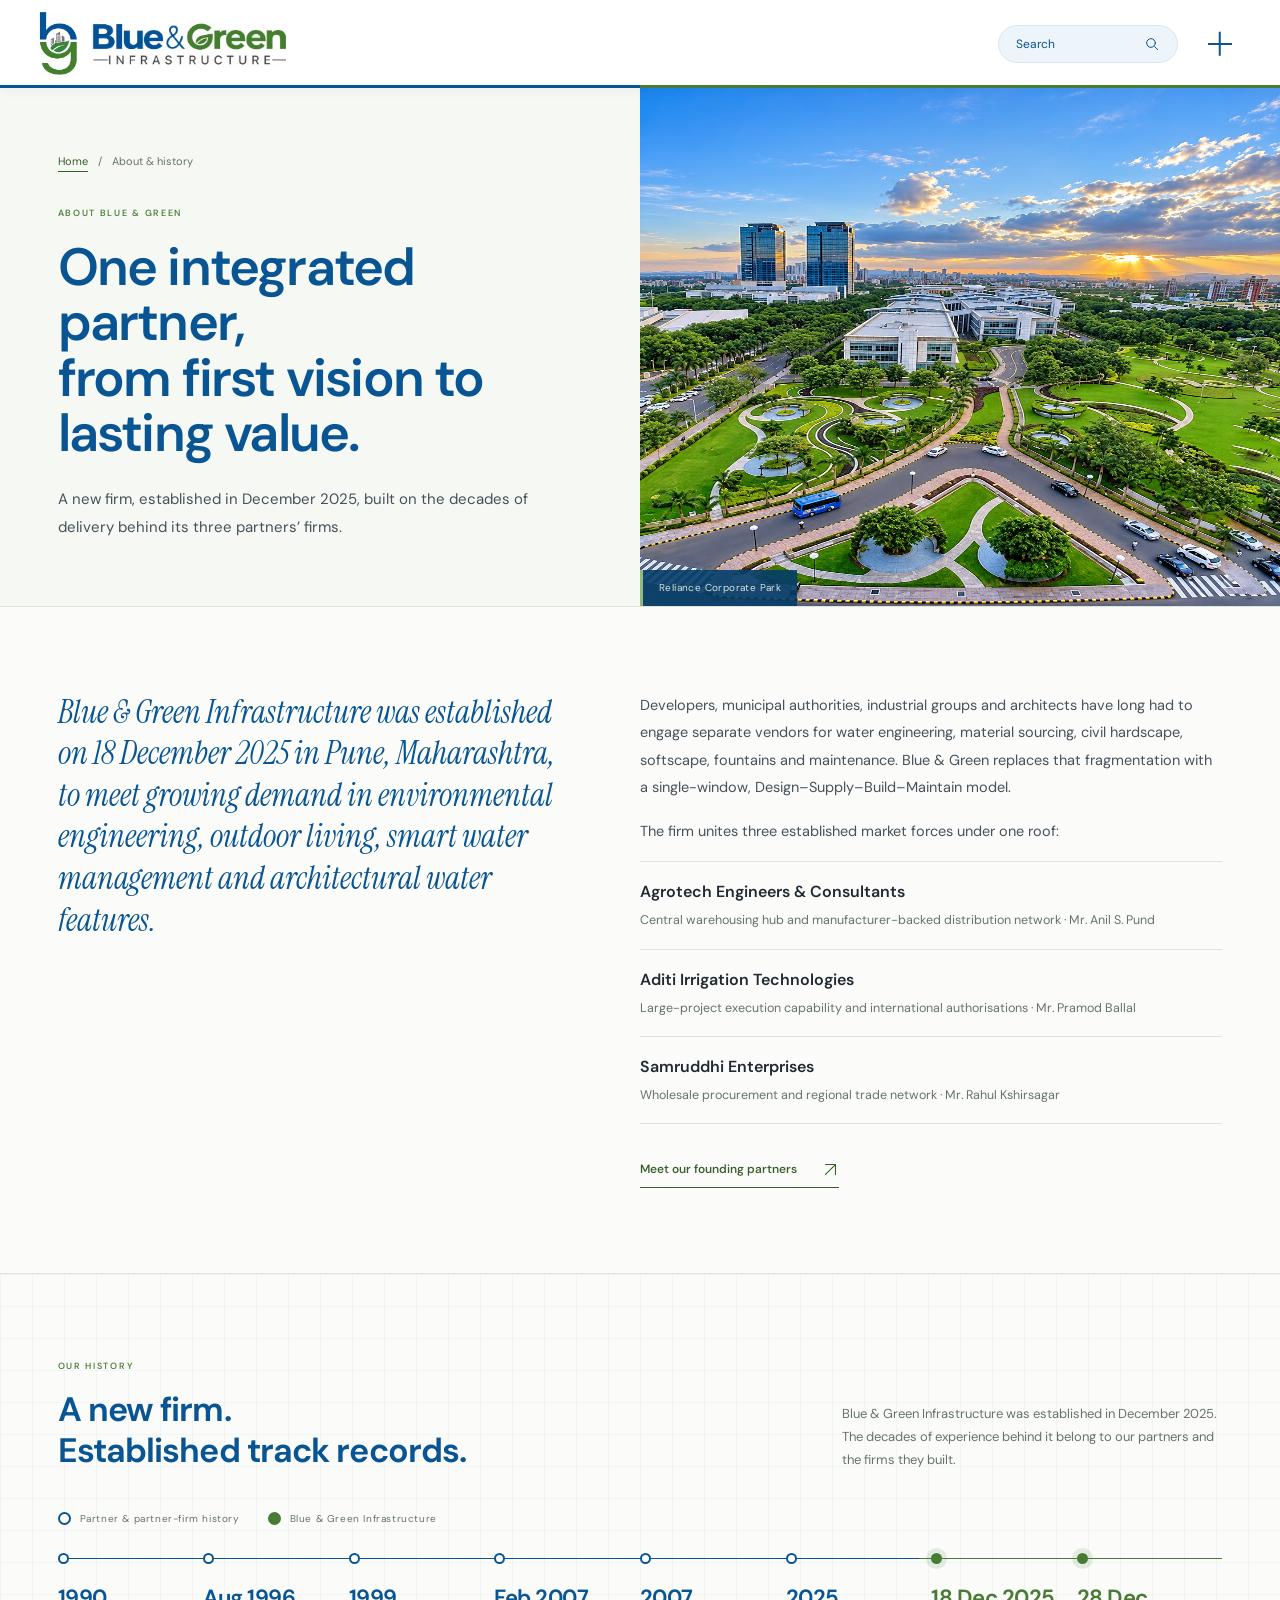
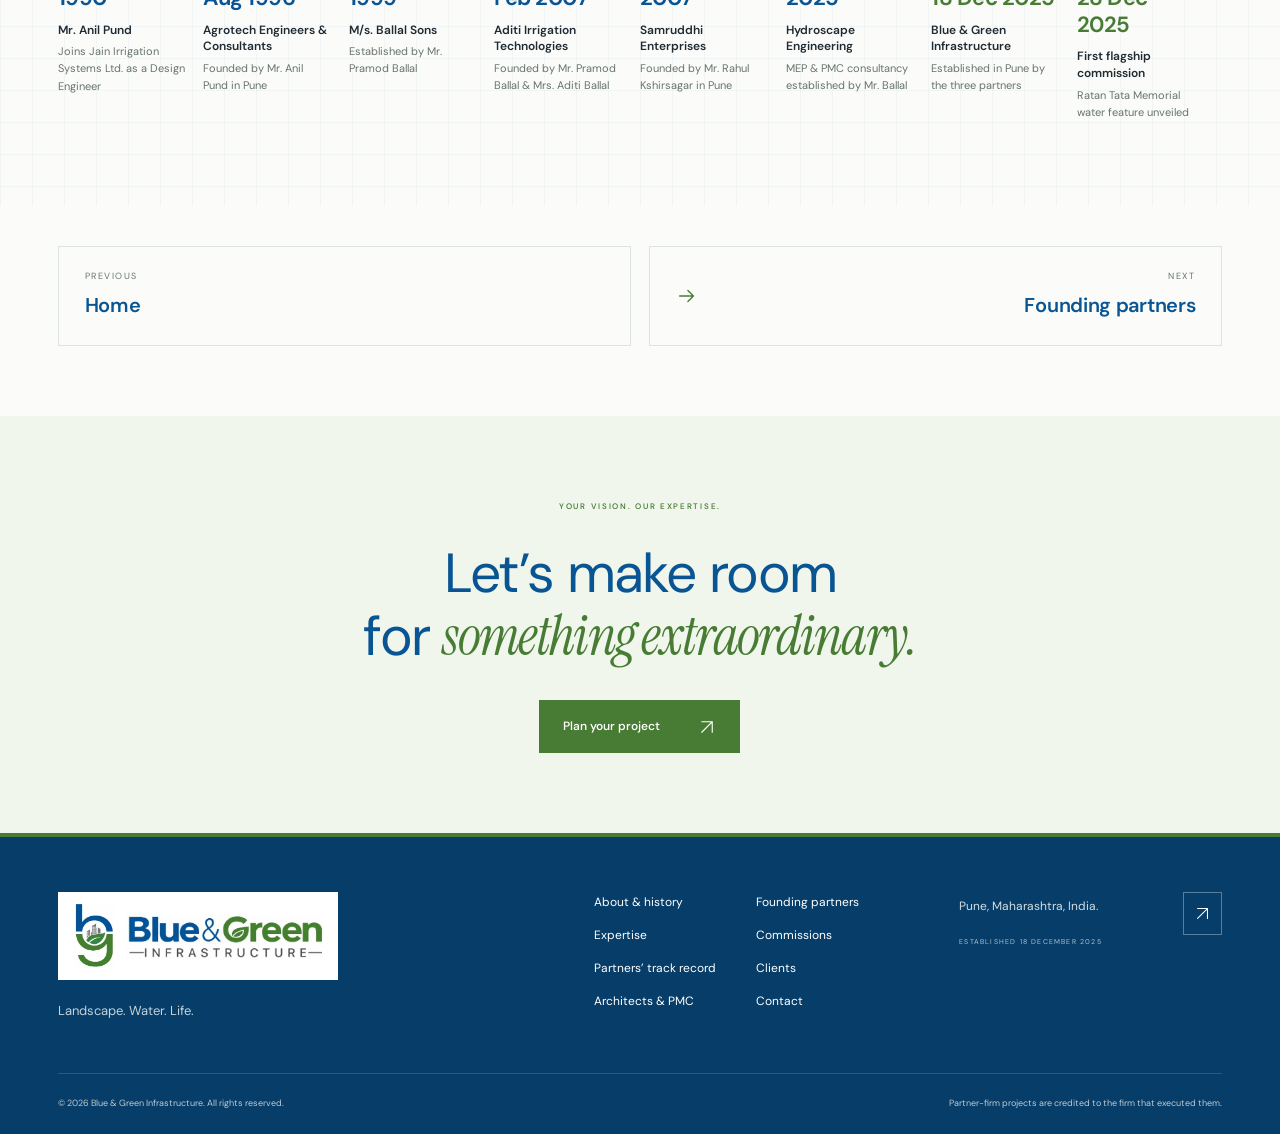
==== about.html @ 70cb7e1e "first commit" ====
<!doctype html>
<html lang="en-IN">
  <head>
    <meta charset="UTF-8" />
    <meta name="viewport" content="width=device-width, initial-scale=1" />
    <meta name="theme-color" content="#095593" />
    <meta
      name="description"
      content="Blue & Green Infrastructure was established in Pune on 18 December 2025, bringing together three partners and the established firms they lead."
    />
    <meta
      property="og:title"
      content="About & history — Blue & Green Infrastructure"
    />
    <meta
      property="og:description"
      content="Blue & Green Infrastructure was established in Pune on 18 December 2025, bringing together three partners and the established firms they lead."
    />
    <meta property="og:type" content="website" />
    <title>About & history — Blue & Green Infrastructure</title>
    <link rel="icon" href="assets/favicon.svg" type="image/svg+xml" />
    <link rel="stylesheet" href="styles.css" />
    <script src="app.js" defer></script>
  </head>
  <body>
    <svg
      class="svg-definitions"
      xmlns="http://www.w3.org/2000/svg"
      aria-hidden="true"
    >
      <defs>
        <symbol id="arrow-up-right" viewBox="0 0 24 24">
          <path d="M5 19 19 5M5 5h14v14" />
        </symbol>
        <symbol id="arrow-right" viewBox="0 0 24 24">
          <path d="M4 12h15m-6-6 6 6-6 6" />
        </symbol>
        <symbol id="arrow-down" viewBox="0 0 24 24">
          <path d="M12 4v15m-6-6 6 6 6-6" />
        </symbol>
        <symbol id="plus" viewBox="0 0 24 24">
          <path d="M12 5v14M5 12h14" />
        </symbol>
        <symbol id="leaf" viewBox="0 0 32 32">
          <path d="M7 25C-1 11 13 7 27 5c-1 14-6 25-20 20Zm0 0L22 12" />
        </symbol>
        <symbol id="drop" viewBox="0 0 32 32">
          <path d="M16 3C12 10 6 14 6 21a10 10 0 0 0 20 0c0-7-6-11-10-18Z" />
          <path d="M11 20c0 4 2 6 5 6" />
        </symbol>
        <symbol id="sun" viewBox="0 0 32 32">
          <circle cx="16" cy="16" r="6" />
          <path
            d="M16 1v4m0 22v4M1 16h4m22 0h4M5 5l3 3m16 16 3 3M5 27l3-3M24 8l3-3"
          />
        </symbol>
        <symbol id="close" viewBox="0 0 24 24">
          <path d="m6 6 12 12M6 18 18 6" />
        </symbol>
        <symbol id="arrow-left" viewBox="0 0 24 24">
          <path d="M20 12H5m6-6-6 6 6 6" />
        </symbol>
        <symbol id="search" viewBox="0 0 24 24">
          <circle cx="10.5" cy="10.5" r="6.5" />
          <path d="m16 16 4.5 4.5" />
        </symbol>
        <symbol id="play" viewBox="0 0 24 24">
          <path d="m8 5 11 7-11 7Z" />
        </symbol>
        <symbol id="pause" viewBox="0 0 24 24">
          <path d="M8 5v14M16 5v14" />
        </symbol>
      </defs>
    </svg>
    <a class="skip-link" href="#main">Skip to content</a>

    <header class="site-header" id="top">
      <div class="header-inner">
        <a
          class="brand"
          href="index.html"
          aria-label="Blue and Green Infrastructure home"
        >
          <span class="brand-symbol" aria-hidden="true"
            ><img
              src="assets/brand-reference.jpeg"
              alt=""
              width="1600"
              height="589"
          /></span>
          <span class="brand-wordmark" aria-hidden="true"
            ><img
              src="assets/brand-reference.jpeg"
              alt=""
              width="1600"
              height="589"
          /></span>
        </a>
        <div class="header-actions">
          <button
            class="search-trigger"
            type="button"
            aria-label="Search the website"
          >
            <span>Search</span
            ><svg class="icon" aria-hidden="true"><use href="#search" /></svg>
          </button>
          <button
            class="menu-toggle"
            type="button"
            aria-label="Open navigation"
            aria-expanded="false"
            aria-controls="mobile-nav"
          >
            <span></span><span></span>
          </button>
        </div>
      </div>
      <nav
        class="mobile-nav"
        id="mobile-nav"
        aria-label="Main navigation"
        inert
      >
        <div class="menu-intro">
          <p>LANDSCAPE. WATER. LIFE.</p>
          <span>Thoughtfully connected.</span>
        </div>
        <div class="menu-links">
          <a href="index.html">Home <span>—</span></a>
          <a href="about.html" aria-current="page">About <span>01</span></a>
          <a href="partners.html">Founding partners <span>02</span></a>
          <a href="expertise.html">Expertise <span>03</span></a>
          <a href="projects.html">Blue & Green commissions <span>04</span></a>
          <a href="track-record.html">Partners’ track record <span>05</span></a>
          <a href="clients.html">Clients of our partners <span>06</span></a>
          <a href="network.html">Architects & PMC <span>07</span></a>
          <a href="contact.html"
            >Contact
            <svg class="icon" aria-hidden="true">
              <use href="#arrow-up-right" /></svg></a>
        </div>
        <p class="menu-location">
          Pune, Maharashtra · Established 18 December 2025
        </p>
      </nav>
    </header>

    <main id="main">
      <section class="page-banner" aria-labelledby="page-title">
        <div class="page-banner-copy">
          <nav class="breadcrumb" aria-label="Breadcrumb">
            <a href="index.html">Home</a><span aria-hidden="true">/</span
            ><span aria-current="page">About & history</span>
          </nav>
          <span class="eyebrow">ABOUT BLUE & GREEN</span>
          <h1 id="page-title">
            One integrated partner, <br />from first vision to lasting value.
          </h1>
          <p>
            A new firm, established in December 2025, built on the decades of
            delivery behind its three partners’ firms.
          </p>
        </div>
        <figure class="page-banner-media">
          <img
            src="assets/Golden Hour City Park Panorama.png"
            alt="Aerial view of landscaped gardens across Reliance Corporate Park"
            width="496"
            height="619"
            fetchpriority="high"
          />
          <figcaption>
            Reliance Corporate Park
          </figcaption>
        </figure>
      </section>

      <section class="story section-space" aria-label="Who we are">
        <div class="container story-grid">
          <div class="story-lead reveal">
            <p>
              Blue & Green Infrastructure was established on 18 December 2025 in
              Pune, Maharashtra, to meet growing demand in environmental
              engineering, outdoor living, smart water management and
              architectural water features.
            </p>
          </div>
          <div class="story-body reveal">
            <p>
              Developers, municipal authorities, industrial groups and
              architects have long had to engage separate vendors for water
              engineering, material sourcing, civil hardscape, softscape,
              fountains and maintenance. Blue & Green replaces that
              fragmentation with a single-window, Design–Supply–Build–Maintain
              model.
            </p>
            <p>
              The firm unites three established market forces under one roof:
            </p>
            <ul class="pillars">
              <li>
                <strong>Agrotech Engineers & Consultants</strong
                ><span
                  >Central warehousing hub and manufacturer-backed distribution
                  network · Mr. Anil S. Pund</span
                >
              </li>
              <li>
                <strong>Aditi Irrigation Technologies</strong
                ><span
                  >Large-project execution capability and international
                  authorisations · Mr. Pramod Ballal</span
                >
              </li>
              <li>
                <strong>Samruddhi Enterprises</strong
                ><span
                  >Wholesale procurement and regional trade network · Mr. Rahul
                  Kshirsagar</span
                >
              </li>
            </ul>
            <a class="text-link" href="partners.html"
              >Meet our founding partners
              <svg class="icon" aria-hidden="true">
                <use href="#arrow-up-right" /></svg></a>
          </div>
        </div>
      </section>

      <section
        class="history section-space"
        id="history"
        aria-labelledby="history-heading"
      >
        <div class="container">
          <div class="section-heading reveal">
            <div>
              <span class="eyebrow section-eyebrow">OUR HISTORY</span>
              <h2 id="history-heading">
                A new firm. <br />Established track records.
              </h2>
            </div>
            <p>
              Blue & Green Infrastructure was established in December 2025. The
              decades of experience behind it belong to our partners and the
              firms they built.
            </p>
          </div>
          <div class="timeline-legend" aria-hidden="true">
            <span class="legend-partner">Partner & partner-firm history</span
            ><span class="legend-bg">Blue & Green Infrastructure</span>
          </div>
          <ol class="timeline reveal">
            <li>
              <time>1990</time><strong>Mr. Anil Pund</strong
              ><span
                >Joins Jain Irrigation Systems Ltd. as a Design Engineer</span
              >
            </li>
            <li>
              <time>Aug 1996</time
              ><strong>Agrotech Engineers & Consultants</strong
              ><span>Founded by Mr. Anil Pund in Pune</span>
            </li>
            <li>
              <time>1999</time><strong>M/s. Ballal Sons</strong
              ><span>Established by Mr. Pramod Ballal</span>
            </li>
            <li>
              <time>Feb 2007</time><strong>Aditi Irrigation Technologies</strong
              ><span>Founded by Mr. Pramod Ballal & Mrs. Aditi Ballal</span>
            </li>
            <li>
              <time>2007</time><strong>Samruddhi Enterprises</strong
              ><span>Founded by Mr. Rahul Kshirsagar in Pune</span>
            </li>
            <li>
              <time>2025</time><strong>Hydroscape Engineering</strong
              ><span>MEP & PMC consultancy established by Mr. Ballal</span>
            </li>
            <li class="is-bg">
              <time>18 Dec 2025</time
              ><strong>Blue & Green Infrastructure</strong
              ><span>Established in Pune by the three partners</span>
            </li>
            <li class="is-bg">
              <time>28 Dec 2025</time><strong>First flagship commission</strong
              ><span>Ratan Tata Memorial water feature unveiled</span>
            </li>
          </ol>
        </div>
      </section>

      <nav class="pager container" aria-label="Page navigation">
        <a class="pager-prev" href="index.html"
          ><span>Previous</span><strong>Home</strong></a
        ><a class="pager-next" href="partners.html"
          ><span>Next</span><strong>Founding partners</strong
          ><svg class="icon" aria-hidden="true"><use href="#arrow-right" /></svg></a>
      </nav>

      <section class="contact" id="contact" aria-labelledby="contact-heading">
        <div class="container">
          <span class="eyebrow">YOUR VISION. OUR EXPERTISE.</span>
          <h2 id="contact-heading">
            Let’s make room <br />for <em>something extraordinary.</em>
          </h2>
          <a class="button button-green" href="contact.html"
            >Plan your project
            <svg class="icon" aria-hidden="true">
              <use href="#arrow-up-right" /></svg></a>
        </div>
      </section>
    </main>

    <footer class="site-footer">
      <div class="container">
        <div class="footer-top">
          <div class="footer-brand">
            <a
              class="brand"
              href="index.html"
              aria-label="Blue and Green Infrastructure home"
              ><span class="brand-symbol" aria-hidden="true"
                ><img
                  src="assets/brand-reference.jpeg"
                  alt=""
                  width="1600"
                  height="589" /></span
              ><span class="brand-wordmark" aria-hidden="true"
                ><img
                  src="assets/brand-reference.jpeg"
                  alt=""
                  width="1600"
                  height="589" /></span
            ></a>
            <p>Landscape. Water. Life.</p>
          </div>
          <nav aria-label="Footer navigation">
            <a href="about.html">About & history</a
            ><a href="partners.html">Founding partners</a
            ><a href="expertise.html">Expertise</a
            ><a href="projects.html">Commissions</a
            ><a href="track-record.html">Partners’ track record</a
            ><a href="clients.html">Clients</a
            ><a href="network.html">Architects & PMC</a
            ><a href="contact.html">Contact</a>
          </nav>
          <div class="footer-location">
            <p>Pune, Maharashtra, India.</p>
            <span>ESTABLISHED 18 DECEMBER 2025</span>
          </div>
          <a class="back-top" href="#top" aria-label="Back to top"
            ><svg class="icon" aria-hidden="true">
              <use href="#arrow-up-right" /></svg></a>
        </div>
        <div class="footer-bottom">
          <p>
            © <span id="year">2026</span> Blue & Green Infrastructure. All
            rights reserved.
          </p>
          <span
            >Partner-firm projects are credited to the firm that executed
            them.</span
          >
        </div>
      </div>
    </footer>

    <dialog
      class="search-dialog"
      id="search-dialog"
      aria-labelledby="search-title"
    >
      <button class="dialog-close" type="button" aria-label="Close search">
        <svg class="icon" aria-hidden="true"><use href="#close" /></svg>
      </button>
      <h2 id="search-title">Explore Blue & Green</h2>
      <label for="site-search">Search projects, expertise and more</label>
      <div class="search-field">
        <input
          type="search"
          id="site-search"
          placeholder="What are you looking for?"
          autocomplete="off"
        /><svg class="icon" aria-hidden="true"><use href="#search" /></svg>
      </div>
      <p class="search-count" id="search-count" role="status"></p>
      <div id="search-results"></div>
    </dialog>

    <dialog
      class="detail-dialog"
      id="detail-dialog"
      aria-labelledby="detail-title"
    >
      <button class="dialog-close" type="button" aria-label="Close details">
        <svg class="icon"><use href="#close" /></svg>
      </button>
      <div id="detail-content"></div>
    </dialog>
    <dialog
      class="enquiry-dialog"
      id="enquiry-dialog"
      aria-labelledby="enquiry-title"
    >
      <button
        class="dialog-close"
        type="button"
        aria-label="Close project brief"
      >
        <svg class="icon"><use href="#close" /></svg>
      </button>
      <div class="enquiry-intro">
        <span class="eyebrow">LET’S BUILD SOMETHING MEANINGFUL</span>
        <h2 id="enquiry-title">
          Your next project <br />starts <em>here.</em>
        </h2>
        <p>
          Create a project brief to download and share with the Blue & Green
          team. Your details stay on this device.
        </p>
      </div>
      <form id="enquiry-form">
        <div class="form-row">
          <label
            >Your name
            <input
              name="name"
              autocomplete="name"
              required
              maxlength="100"
              placeholder="Full name" /></label
          ><label
            >Email address
            <input
              name="email"
              type="email"
              autocomplete="email"
              required
              maxlength="150"
              placeholder="you@company.com"
          /></label>
        </div>
        <div class="form-row">
          <label
            >Organisation
            <input
              name="company"
              autocomplete="organization"
              maxlength="150"
              placeholder="Company or practice" /></label
          ><label
            >Project location
            <input
              name="location"
              required
              maxlength="150"
              placeholder="City, state"
          /></label>
        </div>
        <label
          >How can we help?
          <select name="service" required>
            <option value="">Select an area of expertise</option>
            <option>Integrated landscape project</option>
            <option>Landscape & horticulture</option>
            <option>Smart irrigation & automation</option>
            <option>Fountains & water features</option>
            <option>Lake & pond management</option>
            <option>Hardscape & civil engineering</option>
            <option>Play & outdoor recreation</option>
            <option>Green technology & solar</option>
            <option>Landscape care & maintenance</option>
          </select></label
        ><label
          >Tell us about your vision
          <textarea
            name="message"
            rows="3"
            required
            minlength="10"
            maxlength="3000"
            placeholder="A little about the site, scope and what you have in mind…"
          ></textarea></label
        ><button class="button button-green" type="submit">
          Download project brief
          <svg class="icon"><use href="#arrow-down" /></svg>
        </button>
        <p
          class="form-status"
          id="form-status"
          role="status"
          aria-live="polite"
        ></p>
      </form>
    </dialog>
  </body>
</html>
---- styles.css ----
@font-face {
  font-family: 'DM Sans';
  src: url('assets/fonts/dm-sans.woff2') format('woff2');
  font-style: normal;
  font-weight: 100 1000;
  font-display: swap;
}

@font-face {
  font-family: 'Instrument Serif';
  src: url('assets/fonts/instrument-serif-italic.woff2') format('woff2');
  font-style: italic;
  font-weight: 400;
  font-display: swap;
}

:root {
  --blue: #095593;
  --deep-blue: #063d69;
  --blue-soft: #edf4fa;
  --green: #487c35;
  --deep-green: #365e28;
  --green-soft: #f0f6ec;
  --ink: #46515b;
  --muted: #66736b;
  --line: #dce5db;
  --paper: #fff;
  --cream: #f5f8f3;
  --gutter: clamp(24px, 4.5vw, 76px);
  --header-height: 88px;
  --sans: 'DM Sans', 'Segoe UI', Arial, sans-serif;
}

* {
  box-sizing: border-box;
}

html {
  scroll-behavior: smooth;
  scroll-padding-top: var(--header-height);
}

body {
  margin: 0;
  background: white;
  color: var(--ink);
  font-family: var(--sans);
  font-size: 15px;
  line-height: 1.75;
  -webkit-font-smoothing: antialiased;
}

body.modal-open,
body.menu-open {
  overflow: hidden;
}

a {
  color: inherit;
  text-decoration: none;
}

button,
input,
textarea,
select {
  font: inherit;
}

button {
  cursor: pointer;
  border: 0;
  color: inherit;
}

button,
a,
input,
select,
textarea {
  -webkit-tap-highlight-color: transparent;
}

button:disabled {
  cursor: wait;
}

img {
  display: block;
  max-width: 100%;
}

figure,
h1,
h2,
h3,
p {
  margin: 0;
}

svg {
  fill: none;
  stroke: currentColor;
  stroke-width: 1.5;
  stroke-linecap: round;
  stroke-linejoin: round;
}

[hidden] {
  display: none !important;
}

::selection {
  background: #d3e3cc;
  color: var(--deep-green);
}

:focus-visible {
  outline: 2px solid var(--green);
  outline-offset: 5px;
}

.svg-definitions {
  position: absolute;
  width: 0;
  height: 0;
  overflow: hidden;
}

.icon {
  width: 22px;
  height: 22px;
  flex-shrink: 0;
}

.container {
  width: calc(100% - var(--gutter) * 2);
  max-width: 1400px;
  margin-inline: auto;
}

.section-space {
  padding-block: 85px;
}

h2 {
  font-size: clamp(30px, 2.65vw, 40px);
  line-height: 1.2;
  font-weight: 650;
  letter-spacing: -.9px;
  color: var(--blue);
}

h3 {
  font-weight: 550;
  color: var(--blue);
}

.eyebrow {
  font-size: 9px;
  letter-spacing: 1.7px;
  font-weight: 550;
  line-height: 1.7;
}

.section-heading {
  display: flex;
  align-items: flex-end;
  justify-content: space-between;
  gap: 45px;
  margin-bottom: 38px;
}

.section-heading>p {
  font-size: 13px;
  color: var(--muted);
  max-width: 380px;
  line-height: 1.8;
}

.text-link {
  background: none;
  display: inline-flex;
  align-items: center;
  gap: 25px;
  padding: 7px 0;
  border-bottom: 1px solid currentColor;
  font-size: 12px;
  color: var(--deep-green);
  font-weight: 550;
}

.text-link .icon {
  width: 17px;
  height: 17px;
  transition: transform .2s;
}

.text-link:hover .icon {
  transform: translate(3px, -3px);
}

.button {
  display: inline-flex;
  align-items: center;
  justify-content: space-between;
  min-height: 53px;
  padding: 15px 24px;
  gap: 38px;
  font-size: 12px;
  font-weight: 550;
  transition: background .2s;
}

.button-green {
  background: var(--green);
  color: white;
}

.button-green:hover {
  background: var(--deep-green);
}

.button .icon {
  width: 18px;
  height: 18px;
}

.skip-link {
  position: fixed;
  z-index: 100;
  top: 10px;
  left: 10px;
  padding: 12px 20px;
  background: white;
  color: var(--blue);
  transform: translateY(-150%);
}

.skip-link:focus {
  transform: translateY(0);
}

/* Display the supplied symbol and wordmark in their original blue and green. */
.brand {
  display: flex;
  gap: 12px;
  align-items: center;
  flex-shrink: 0;
  width: max-content;
}

.brand-symbol {
  position: relative;
  width: 40px;
  height: 64px;
  overflow: hidden;
}

.brand-symbol img {
  position: absolute;
  max-width: none;
  width: 462px;
  height: auto;
  left: -70px;
  top: -27px;
}

.brand-wordmark {
  position: relative;
  width: 196px;
  height: 45px;
  overflow: hidden;
}

.brand-wordmark img {
  position: absolute;
  max-width: none;
  width: 570px;
  height: auto;
  left: -23px;
  top: -114px;
}

/* A compact persistent header, with the reference's search and expanding menu. */
.site-header {
  height: var(--header-height);
  position: sticky;
  top: 0;
  z-index: 40;
  background: var(--paper);
  color: var(--blue);
  box-shadow: 0 2px 12px #063d690d;
}

.site-header::after {
  content: '';
  position: absolute;
  bottom: 0;
  left: 0;
  right: 0;
  height: 3px;
  background: linear-gradient(to right, var(--blue) 0 50%, var(--green) 50% 100%);
  pointer-events: none;
}

.header-inner {
  height: 100%;
  display: flex;
  align-items: center;
  justify-content: space-between;
  padding-inline: 38px;
}

.header-actions {
  display: flex;
  align-items: center;
  gap: 34px;
}

.search-trigger {
  background: var(--blue-soft);
  border: 1px solid #d9e6ef;
  border-radius: 24px;
  min-width: 180px;
  min-height: 38px;
  padding: 7px 17px;
  display: flex;
  align-items: center;
  justify-content: space-between;
  gap: 24px;
  color: var(--blue);
  font-size: 12px;
}

.search-trigger:hover {
  background: var(--green-soft);
  border-color: #c7d9bd;
  color: var(--deep-green);
}

.search-trigger .icon {
  width: 16px;
  height: 16px;
}

.menu-toggle {
  display: grid;
  place-items: center;
  position: relative;
  height: 44px;
  width: 44px;
  background: none;
  color: var(--blue);
}

.menu-toggle:hover {
  color: var(--green);
}

.menu-toggle span {
  position: absolute;
  width: 24px;
  height: 1.5px;
  background: currentColor;
  transition: transform .25s;
}

.menu-toggle span:last-child {
  transform: rotate(90deg);
}

.menu-toggle[aria-expanded='true'] span:first-child {
  transform: rotate(45deg);
}

.menu-toggle[aria-expanded='true'] span:last-child {
  transform: rotate(135deg);
}

.site-header :focus-visible {
  outline-color: var(--green);
}

.mobile-nav {
  position: fixed;
  inset: var(--header-height) 0 0;
  background: var(--deep-blue);
  color: white;
  display: grid;
  grid-template-columns: 1fr 1.25fr;
  gap: 50px;
  padding: 65px 8vw 45px;
  visibility: hidden;
  opacity: 0;
  transition: opacity .25s, visibility .25s;
  overflow-y: auto;
}

.mobile-nav :focus-visible {
  outline-color: #d1e5bc;
}

.mobile-nav.is-open {
  opacity: 1;
  visibility: visible;
}

.menu-intro {
  padding-top: 25px;
}

.menu-intro p {
  font-size: 10px;
  letter-spacing: 2px;
  color: #c8d5ce;
}

.menu-intro span {
  display: block;
  font-family: 'Instrument Serif', Georgia, serif;
  font-style: italic;
  font-size: 46px;
  line-height: 1.2;
  margin-top: 23px;
}

.menu-links {
  max-width: 640px;
  width: 100%;
}

.menu-links a {
  display: flex;
  align-items: center;
  justify-content: space-between;
  gap: 30px;
  font-size: clamp(28px, 3.4vw, 49px);
  line-height: 1.2;
  padding: 18px 0;
  border-bottom: 1px solid #ffffff26;
  font-weight: 400;
  letter-spacing: -.8px;
}

.menu-links a:hover {
  color: #c9ddba;
}

.menu-links a span {
  font-size: 10px;
  letter-spacing: 1px;
}

.menu-location {
  align-self: end;
  grid-column: 1 / -1;
  font-size: 11px;
  color: #c3ced5;
}

/* Photography is the hero; the company introduction follows beneath it. */
.hero {
  position: relative;
  height: calc(100svh - var(--header-height));
  min-height: 620px;
  max-height: 1100px;
  background: #b0b8b0;
  overflow: hidden;
}

.hero-slides,
.hero-slide {
  position: absolute;
  inset: 0;
}

.hero-slide {
  opacity: 0;
  transition: opacity .8s ease;
  pointer-events: none;
}

.hero-slide.is-active {
  opacity: 1;
}

.hero-slide img {
  width: 100%;
  height: 100%;
  object-fit: cover;
  object-position: center;
}

.hero-slide:first-child img {
  object-position: 50% 58%;
}

.hero-discover {
  position: absolute;
  top: 47%;
  right: 38px;
  width: 42px;
  height: 72px;
  border-radius: 25px;
  color: white;
  background: var(--green);
  display: grid;
  place-items: center;
  transition: background .2s;
}

.hero-discover:hover {
  background: var(--deep-green);
}

.hero-discover .icon {
  width: 25px;
  height: 25px;
}

.hero-footer {
  position: absolute;
  bottom: 30px;
  left: 38px;
  right: 38px;
  display: flex;
  justify-content: space-between;
  align-items: flex-end;
  gap: 30px;
  color: white;
}

.hero-caption {
  padding: 14px 19px;
  background: #063d69ed;
  border-left: 3px solid #93b97f;
  max-width: 420px;
}

.hero-caption p {
  font-size: 16px;
  font-weight: 500;
  line-height: 1.45;
}

.hero-caption>span {
  display: block;
  font-size: 10px;
  letter-spacing: .4px;
}

.hero-caption .hero-credit {
  font-size: 8px;
  color: #cbd7cb;
  margin-top: 7px;
  letter-spacing: .6px;
}

.slide-controls {
  display: flex;
  align-items: center;
  gap: 9px;
  padding: 4px 8px;
  background: #063d69ed;
}

.slide-controls button {
  display: grid;
  place-items: center;
  width: 42px;
  height: 42px;
  color: white;
  background: none;
}

.slide-controls button:hover {
  background: #ffffff19;
}

.slide-controls .icon {
  width: 19px;
  height: 19px;
}

.slide-count {
  display: flex;
  align-items: center;
  gap: 12px;
  font-size: 10px;
  color: #d2dad2;
}

#slide-current {
  color: white;
}

.slide-divider {
  height: 1px;
  width: 25px;
  background: #cad1c5;
}

#slide-play {
  margin-left: 5px;
  border-left: 1px solid #ffffff38;
}

#slide-play .icon {
  width: 15px;
  height: 15px;
}

.hero :focus-visible {
  outline-color: white;
}

.credentials {
  display: grid;
  grid-template-columns: 1.45fr 1fr 1fr 1fr;
  align-items: center;
  gap: 30px;
  padding: 36px var(--gutter);
  background: var(--blue);
  color: white;
}

.credentials h1 {
  font-size: 26px;
  line-height: 1.4;
  font-weight: 400;
  letter-spacing: -.35px;
}

.credential {
  padding-left: 30px;
  min-height: 78px;
  border-left: 1px solid #ffffff38;
  display: flex;
  flex-direction: column;
  justify-content: center;
  gap: 14px;
}

.credential strong {
  font-size: 25px;
  line-height: 1.2;
  font-weight: 650;
  letter-spacing: -.45px;
  color: #dfefd5;
}

.credential>span {
  font-size: 13px;
  color: #e3e8e0;
  line-height: 1.4;
}

/* The 65 / 35 split and flush photo panels echo the reference's layout. */
.split-section {
  display: grid;
  grid-template-columns: 65% 35%;
}

.about {
  background: var(--cream);
}

.about-image {
  position: relative;
  overflow: hidden;
  aspect-ratio: 1.565;
}

.about-image img {
  position: absolute;
  right: 0;
  top: 0;
  width: 173.35%;
  height: 100%;
  max-width: none;
}

.split-copy {
  align-self: center;
  padding: 50px clamp(30px, 3.6vw, 64px);
}

.split-copy .eyebrow {
  color: var(--green);
  font-size: 8px;
  display: block;
  margin-bottom: 24px;
}

.split-copy h2 {
  margin-bottom: 26px;
}

.split-copy p {
  font-size: 14px;
  line-height: 1.9;
  margin-bottom: 16px;
}

.split-copy .text-link {
  margin-top: 13px;
}

.expertise {
  padding-block: 14px 24px;
}

.expertise-tiles {
  display: grid;
  grid-template-columns: repeat(3, 1fr);
  gap: 12px;
}

.expertise-tile {
  position: relative;
  padding: 0;
  overflow: hidden;
  height: clamp(380px, 32vw, 510px);
  background: #355441;
  color: white;
}

.expertise-tile img {
  height: 100%;
  width: 100%;
  object-fit: cover;
  transition: transform .6s;
}

.expertise-tile:after {
  content: '';
  position: absolute;
  inset: 0;
  background: #13291b26;
  transition: background .3s;
}

.expertise-tile:hover img {
  transform: scale(1.035);
}

.expertise-tile:hover:after {
  background: #13291b40;
}

.expertise-tile>span {
  position: absolute;
  z-index: 1;
  left: 0;
  right: 0;
  bottom: 0;
  display: flex;
  align-items: center;
  justify-content: space-between;
  padding: 23px 24px;
  background: #365e28f5;
  font-size: clamp(18px, 1.6vw, 25px);
  font-weight: 600;
}

.expertise-tile[data-expertise='water']>span {
  background: #095593f5;
}

.expertise-tile[data-expertise='infrastructure']>span {
  background: #063d69f5;
}

.expertise-tile .icon {
  width: 19px;
  height: 19px;
}

.expertise .split-copy {
  padding-block: 30px;
}

.reach {
  position: relative;
  display: grid;
  grid-template-columns: 1fr 43%;
  min-height: 620px;
  overflow: hidden;
}

.reach>img {
  position: absolute;
  inset: 0;
  width: 100%;
  height: 100%;
  object-fit: cover;
  object-position: center 55%;
}

.reach-panel {
  position: relative;
  grid-column: 2;
  background: #095593f2;
  padding: 64px 60px;
  color: white;
  display: flex;
  flex-direction: column;
  align-items: flex-start;
  justify-content: center;
}

.reach-panel .eyebrow {
  font-size: 8px;
  color: #d1dec6;
  margin-bottom: 28px;
}

.reach-panel h2 {
  font-family: 'Instrument Serif', Georgia, serif;
  font-style: italic;
  font-size: clamp(49px, 4.7vw, 70px);
  font-weight: 400;
  line-height: 1.03;
  letter-spacing: -.3px;
  color: white;
}

.reach-panel p {
  font-size: 13px;
  color: #d0d8dd;
  line-height: 1.9;
  max-width: 355px;
  margin-top: 26px;
}

.reach-panel .text-link {
  color: white;
  margin-top: 22px;
}

.reach-locations {
  display: flex;
  flex-wrap: wrap;
  gap: 9px 18px;
  margin-top: 35px;
  font-size: 10px;
  color: #c4d5c1;
}

.reach-locations span {
  display: flex;
  align-items: center;
  gap: 7px;
}

.reach-locations span:before {
  content: '';
  width: 3px;
  height: 3px;
  border-radius: 50%;
  background: #b1cb9e;
}

.project-tabs {
  display: flex;
  gap: 30px;
  border-bottom: 1px solid var(--line);
  margin-bottom: 30px;
}

.project-tabs button {
  background: none;
  position: relative;
  padding: 10px 0 16px;
  font-size: 12px;
  color: var(--muted);
}

.project-tabs button[aria-selected='true'] {
  color: var(--deep-green);
  font-weight: 600;
}

.project-tabs button[aria-selected='true']:after {
  content: '';
  height: 2px;
  position: absolute;
  bottom: -1px;
  left: 0;
  right: 0;
  background: var(--green);
}

.project-grid {
  display: grid;
  grid-template-columns: repeat(3, 1fr);
  gap: 22px;
}

.project-item {
  display: block;
  width: 100%;
  min-width: 0;
  text-align: left;
  background: none;
  padding: 0;
}

.project-image {
  position: relative;
  height: 300px;
  overflow: hidden;
  background: var(--cream);
}

.project-image img {
  width: 100%;
  height: 100%;
  object-fit: cover;
  transition: transform .5s;
}

.project-item:hover img {
  transform: scale(1.03);
}

.project-arrow {
  display: grid;
  place-items: center;
  width: 35px;
  height: 35px;
  position: absolute;
  right: 15px;
  bottom: 15px;
  background: white;
  color: var(--deep-green);
}

.project-arrow .icon {
  width: 18px;
  height: 18px;
}

.project-category {
  display: block;
  margin-top: 21px;
  font-size: 8px;
  letter-spacing: 1.2px;
  color: var(--green);
}

.project-item h3 {
  font-size: 21px;
  line-height: 1.3;
  margin-top: 7px;
  letter-spacing: -.35px;
}

.project-item>p {
  font-size: 12px;
  margin-top: 6px;
  color: var(--muted);
}

.project-footnote {
  margin-top: 28px;
  font-size: 10px;
  color: var(--muted);
}

.commission-list>button {
  width: 100%;
  text-align: left;
  background: none;
  display: flex;
  align-items: center;
  gap: 30px;
  padding: 27px 10px;
  border-bottom: 1px solid var(--line);
}

.commission-list>button:hover {
  background: var(--cream);
}

.commission-list>button>div {
  flex: 1;
}

.commission-number {
  font-size: 12px;
  color: var(--green);
}

.commission-list .eyebrow {
  font-size: 8px;
  color: var(--green);
}

.commission-list h3 {
  font-size: 26px;
  line-height: 1.25;
  margin-block: 9px;
}

.commission-list p {
  font-size: 13px;
  color: var(--muted);
}

.clients {
  display: grid;
  grid-template-columns: 30% 1fr;
  align-items: center;
  gap: 50px;
  padding-block: 30px 85px;
}

.clients h2 {
  font-size: 33px;
}

.clients>div>p {
  font-size: 11px;
  color: var(--muted);
  margin-top: 17px;
}

.client-names {
  display: grid;
  grid-template-columns: repeat(3, 1fr);
  gap: 45px 35px;
  align-items: center;
  text-align: center;
  color: #5b655c;
}

.client-names>span {
  line-height: 1;
  font-size: 29px;
  font-weight: 700;
}

.client-names small {
  display: block;
  font-size: 8px;
  letter-spacing: 2px;
  margin-top: 7px;
}

.client-tata {
  letter-spacing: 2px;
  font-weight: 800 !important;
}

.client-bajaj {
  font-style: italic;
  letter-spacing: -.5px;
}

.client-names .client-reliance {
  font-family: Georgia, serif;
  font-weight: 400;
}

.client-reliance small {
  letter-spacing: .5px;
  font-size: 9px;
}

.client-cummins {
  letter-spacing: -1px;
}

.client-names .client-serum,
.client-names .client-nda {
  font-family: Georgia, serif;
  font-size: 14px;
  font-weight: 400;
  line-height: 1.3;
}

.sustainability .section-heading h2 {
  font-size: 34px;
  max-width: 520px;
}

.sustainability-principles {
  display: grid;
  grid-template-columns: repeat(3, 1fr);
  gap: 65px;
  margin-top: 50px;
}

.sustainability-principles article {
  border-top: 1px solid var(--line);
  padding-top: 25px;
}

.sustainability-principles svg {
  width: 30px;
  height: 34px;
  color: var(--green);
  stroke-width: 1.2;
  margin-bottom: 19px;
}

.sustainability-principles article:first-child {
  border-color: #bcd3e5;
}

.sustainability-principles article:first-child svg {
  color: var(--blue);
}

.sustainability-principles h3 {
  font-size: 20px;
  letter-spacing: -.25px;
  margin-bottom: 12px;
}

.sustainability-principles p {
  font-size: 13px;
  line-height: 1.9;
  color: var(--muted);
  max-width: 330px;
}

.contact {
  padding: 75px 0 80px;
  text-align: center;
  background: var(--green-soft);
}

.contact .eyebrow {
  color: var(--green);
  font-size: 8px;
}

.contact h2 {
  font-weight: 400;
  font-size: clamp(38px, 4.3vw, 64px);
  line-height: 1.15;
  letter-spacing: -1.7px;
  margin: 24px 0 32px;
}

.contact em {
  font-family: 'Instrument Serif', Georgia, serif;
  font-weight: 400;
  color: var(--green);
}

.site-footer {
  background: var(--deep-blue);
  color: white;
  padding-top: 55px;
  border-top: 4px solid var(--green);
}

.footer-top {
  display: flex;
  align-items: flex-start;
  gap: 7%;
  padding-bottom: 50px;
}

.footer-brand .brand {
  background: var(--paper);
  padding: 12px 16px;
}

.footer-brand>p {
  margin-top: 20px;
  font-size: 13px;
  color: #c6d3d8;
}

.footer-top nav {
  display: grid;
  grid-template-columns: 1fr 1fr;
  gap: 12px 40px;
  font-size: 12px;
  margin-left: auto;
}

.footer-top nav a:hover {
  color: #c4dbaa;
}

.footer-location {
  font-size: 12px;
  color: #d4dee1;
  padding-top: 4px;
}

.footer-location>span {
  display: block;
  font-size: 7px;
  letter-spacing: 1.2px;
  margin-top: 19px;
  color: #b1c2cb;
}

.back-top {
  width: 39px;
  height: 43px;
  display: grid;
  place-items: center;
  border: 1px solid #ffffff55;
}

.back-top .icon {
  width: 17px;
  height: 17px;
}

.footer-bottom {
  display: flex;
  justify-content: space-between;
  gap: 20px;
  border-top: 1px solid #ffffff24;
  padding-block: 22px;
  color: #becbd1;
  font-size: 9px;
}

.site-footer :focus-visible {
  outline-color: #d1e5bc;
}

/* Native dialogs provide keyboard focus containment and Escape dismissal. */
dialog {
  border: 0;
  padding: 0;
  color: var(--ink);
  width: min(760px, calc(100% - 40px));
  max-height: calc(100svh - 60px);
  overflow: auto;
  background: white;
}

dialog::backdrop {
  background: #132c3acc;
}

.dialog-close {
  position: absolute;
  top: 18px;
  right: 18px;
  z-index: 2;
  display: grid;
  place-items: center;
  width: 40px;
  height: 40px;
  background: white;
  color: var(--ink);
  border: 1px solid var(--line);
}

.dialog-close:hover {
  background: var(--cream);
}

.detail-image {
  width: 100%;
  max-height: 330px;
  object-fit: cover;
}

.detail-body {
  padding: 45px;
}

.detail-body>.eyebrow {
  color: var(--green);
  font-size: 9px;
  display: block;
  margin: 12px 0 18px;
}

.detail-body h2 {
  font-size: 36px;
  margin-bottom: 25px;
}

.detail-body p {
  color: var(--muted);
  font-size: 14px;
  margin-bottom: 15px;
}

.detail-body .detail-note {
  font-size: 11px;
  padding-top: 20px;
  border-top: 1px solid var(--line);
  margin-top: 26px;
}

.detail-body h3 {
  font-size: 21px;
  margin-top: 26px;
  margin-bottom: 7px;
}

.detail-body .button {
  margin-top: 20px;
}

.enquiry-dialog {
  padding: 45px;
}

.enquiry-intro .eyebrow {
  font-size: 8px;
  color: var(--green);
  display: block;
  padding-right: 30px;
}

.enquiry-intro h2 {
  font-size: 40px;
  font-weight: 500;
  margin-block: 18px;
}

.enquiry-intro h2 em {
  font-family: 'Instrument Serif', Georgia, serif;
  font-weight: 400;
  color: var(--green);
}

.enquiry-intro p {
  color: var(--muted);
  font-size: 12px;
  max-width: 540px;
}

#enquiry-form {
  margin-top: 27px;
}

.form-row {
  display: grid;
  grid-template-columns: 1fr 1fr;
  gap: 20px;
}

label {
  display: block;
  font-size: 11px;
  font-weight: 600;
  margin-bottom: 17px;
}

input,
select,
textarea {
  width: 100%;
  background: #f8f9f5;
  border: 1px solid var(--line);
  border-radius: 0;
  padding: 12px;
  font-size: 13px;
  margin-top: 7px;
  color: var(--ink);
  font-weight: 400;
}

select {
  height: 47px;
}

textarea {
  resize: vertical;
  min-height: 95px;
}

input::placeholder,
textarea::placeholder {
  color: #858c85;
}

input:focus,
select:focus,
textarea:focus {
  outline: 1px solid var(--green);
  outline-offset: 0;
  border-color: var(--green);
}

.form-status {
  font-size: 12px;
  color: var(--deep-green);
  margin-top: 15px;
  line-height: 1.7;
}

.form-status:empty {
  display: none;
}

.capability-list {
  display: grid;
  gap: 0;
  margin-top: 30px;
}

.capability-list article {
  border-top: 1px solid var(--line);
  padding-block: 21px;
}

.capability-list h3 {
  margin: 0 0 9px;
  font-size: 19px;
}

.capability-list p {
  font-size: 13px;
  margin: 0;
}

.search-dialog {
  padding: 45px;
}

.search-dialog h2 {
  font-size: 32px;
  margin: 15px 30px 27px 0;
}

.search-dialog label {
  margin-bottom: 10px;
  font-size: 12px;
  font-weight: 400;
}

.search-field {
  position: relative;
}

.search-field input {
  font-size: 17px;
  margin: 0;
  padding: 13px 50px 13px 15px;
  background: white;
}

.search-field .icon {
  position: absolute;
  top: 18px;
  right: 17px;
  width: 19px;
  height: 19px;
  pointer-events: none;
}

.search-count {
  margin-top: 20px;
  font-size: 11px;
  color: var(--muted);
}

#search-results {
  margin-top: 10px;
}

.search-result {
  display: flex;
  align-items: center;
  gap: 20px;
  justify-content: space-between;
  width: 100%;
  background: none;
  text-align: left;
  padding: 17px 5px;
  border-bottom: 1px solid var(--line);
}

.search-result:hover {
  background: var(--cream);
}

.search-result strong {
  display: block;
  font-size: 16px;
  font-weight: 500;
}

.search-result span {
  display: block;
  font-size: 11px;
  color: var(--muted);
  margin-top: 4px;
}

.search-result .icon {
  width: 18px;
  height: 18px;
}

@media (max-width: 1100px) {
  .header-inner {
    padding-inline: 28px;
  }

  .credentials {
    gap: 20px;
    padding-block: 30px;
  }

  .credentials h1 {
    font-size: 21px;
  }

  .credential {
    padding-left: 22px;
  }

  .credential strong {
    font-size: 21px;
  }

  .credential>span {
    font-size: 11px;
  }

  .split-section {
    grid-template-columns: 60% 40%;
  }

  .about-image {
    aspect-ratio: auto;
    min-height: 520px;
  }

  .about-image img {
    width: auto;
    min-width: 173.35%;
    height: 100%;
    object-fit: cover;
  }

  .split-copy {
    padding: 35px 30px;
  }

  .split-copy p {
    font-size: 13px;
  }

  .split-copy h2 {
    font-size: 31px;
    margin-bottom: 22px;
  }

  .expertise-tiles {
    gap: 9px;
  }

  .expertise-tile {
    height: 400px;
  }

  .expertise-tile>span {
    font-size: 17px;
    padding: 22px 15px;
  }

  .expertise-tile .icon {
    width: 15px;
    height: 15px;
  }

  .reach {
    grid-template-columns: 1fr 46%;
    min-height: 570px;
  }

  .reach-panel {
    padding: 47px 40px;
  }

  .reach-panel h2 {
    font-size: 57px;
  }

  .project-image {
    height: 245px;
  }

  .project-item h3 {
    font-size: 18px;
  }

  .clients {
    gap: 35px;
  }

  .clients h2 {
    font-size: 29px;
  }

  .client-names {
    gap: 37px 20px;
  }

  .client-names>span {
    font-size: 25px;
  }

  .client-names .client-serum,
  .client-names .client-nda {
    font-size: 11px;
  }

  .footer-top {
    gap: 5%;
  }

  .footer-top nav {
    gap: 10px 24px;
  }

  .footer-location {
    font-size: 11px;
  }

  .footer-location>span {
    font-size: 6px;
  }

  .sustainability-principles {
    gap: 38px;
  }
}

@media (max-width: 800px) {
  :root {
    --gutter: 28px;
    --header-height: 76px;
  }

  .header-inner {
    padding-inline: 24px;
  }

  .brand {
    gap: 8px;
  }

  .brand-symbol {
    width: 26px;
    height: 42px;
  }

  .brand-symbol img {
    width: 312px;
    left: -47px;
    top: -18px;
  }

  .brand-wordmark {
    width: 145px;
    height: 34px;
  }

  .brand-wordmark img {
    width: 423px;
    left: -17px;
    top: -85px;
  }

  .hero {
    min-height: 640px;
  }

  .hero-footer {
    left: 25px;
    right: 25px;
    bottom: 25px;
  }

  .hero-discover {
    right: 25px;
  }

  .credentials {
    grid-template-columns: 1.2fr 1fr 1fr;
    gap: 27px 20px;
  }

  .credentials h1 {
    grid-column: 1 / -1;
    font-size: 25px;
  }

  .credentials h1 br {
    display: none;
  }

  .credential {
    padding-left: 23px;
  }

  .credential:nth-child(2) {
    border: 0;
    padding-left: 0;
  }

  .split-copy {
    padding-inline: 26px;
  }

  .split-copy .eyebrow {
    font-size: 7px;
  }

  .split-copy h2 {
    font-size: 28px;
  }

  .split-copy p {
    font-size: 12px;
    line-height: 1.8;
  }

  .split-copy .text-link {
    font-size: 10px;
    gap: 17px;
  }

  .about-image {
    min-height: 480px;
  }

  .expertise {
    grid-template-columns: 1fr;
    padding-block: 12px 0;
  }

  .expertise-tiles {
    gap: 12px;
  }

  .expertise-tile {
    height: 370px;
  }

  .expertise-tile>span {
    font-size: 21px;
    padding: 24px 22px;
  }

  .expertise .split-copy {
    padding: 43px var(--gutter) 50px;
  }

  .expertise .split-copy h2 {
    font-size: 33px;
  }

  .expertise .split-copy p {
    max-width: 630px;
    font-size: 14px;
  }

  .expertise .split-copy .text-link {
    font-size: 12px;
  }

  .reach {
    grid-template-columns: 40% 60%;
    min-height: 550px;
  }

  .reach-panel {
    padding: 40px 35px;
  }

  .reach-panel h2 {
    font-size: 54px;
  }

  .reach-panel .eyebrow {
    font-size: 7px;
  }

  .reach-panel p {
    font-size: 12px;
  }

  .section-space {
    padding-block: 65px;
  }

  .section-heading {
    gap: 30px;
  }

  .section-heading>p {
    font-size: 12px;
    max-width: 290px;
  }

  .project-grid {
    gap: 16px;
  }

  .project-image {
    height: 225px;
  }

  .project-item h3 {
    font-size: 17px;
  }

  .project-category {
    font-size: 7px;
    letter-spacing: .7px;
  }

  .project-item>p {
    font-size: 10px;
  }

  .clients {
    grid-template-columns: 1fr;
    padding-block: 5px 65px;
    gap: 35px;
  }

  .clients h2 br {
    display: none;
  }

  .client-names {
    gap: 35px;
  }

  .client-names>span {
    font-size: 28px;
  }

  .client-names .client-serum,
  .client-names .client-nda {
    font-size: 13px;
  }

  .sustainability .section-heading {
    display: block;
  }

  .sustainability .section-heading>p {
    max-width: 500px;
    margin-top: 20px;
  }

  .sustainability-principles {
    gap: 30px;
    margin-top: 38px;
  }

  .sustainability-principles h3 {
    font-size: 17px;
  }

  .sustainability-principles p {
    font-size: 12px;
  }

  .footer-top {
    display: grid;
    grid-template-columns: 1fr 1fr;
    gap: 35px;
  }

  .footer-top nav {
    margin: 0;
    justify-self: end;
    font-size: 12px;
  }

  .back-top {
    justify-self: end;
  }
}

@media (max-width: 580px) {
  :root {
    --gutter: 22px;
    --header-height: 72px;
  }

  .header-inner {
    padding-inline: 20px 13px;
  }

  .brand-symbol {
    width: 24px;
    height: 38px;
  }

  .brand-symbol img {
    width: 285px;
    left: -43px;
    top: -16px;
  }

  .brand-wordmark {
    width: 130px;
    height: 30px;
  }

  .brand-wordmark img {
    width: 379px;
    left: -15px;
    top: -76px;
  }

  .brand {
    gap: 8px;
  }

  .header-actions {
    gap: 9px;
  }

  .search-trigger {
    background: none;
    border: 0;
    min-width: 42px;
    min-height: 44px;
    justify-content: center;
    padding: 0;
  }

  .search-trigger>span {
    display: none;
  }

  .search-trigger .icon {
    width: 18px;
    height: 18px;
  }

  .search-trigger:hover {
    background: none;
  }

  .menu-toggle span {
    width: 23px;
  }

  .mobile-nav {
    grid-template-columns: 1fr;
    gap: 25px;
    padding: 28px var(--gutter);
  }

  .menu-intro {
    padding-top: 10px;
  }

  .menu-intro p {
    font-size: 8px;
  }

  .menu-intro span {
    font-size: 32px;
    margin-top: 9px;
  }

  .menu-links a {
    font-size: 29px;
    padding-block: 15px;
  }

  .menu-location {
    font-size: 9px;
  }

  .hero {
    height: calc(100svh - var(--header-height));
    min-height: 580px;
    max-height: 850px;
  }

  .hero-slide:first-child img {
    object-position: 52% center;
  }

  .hero-discover {
    right: 19px;
    width: 35px;
    height: 60px;
    top: 44%;
  }

  .hero-discover .icon {
    width: 22px;
    height: 22px;
  }

  .hero-footer {
    left: 18px;
    right: 18px;
    bottom: 19px;
    gap: 12px;
    align-items: flex-start;
    flex-direction: column;
  }

  .hero-caption {
    padding: 12px 15px;
  }

  .hero-caption p {
    font-size: 15px;
  }

  .hero-caption>span {
    font-size: 9px;
  }

  .hero-caption .hero-credit {
    font-size: 7px;
    margin-top: 6px;
  }

  .slide-controls {
    align-self: flex-end;
    padding: 2px 5px;
    gap: 5px;
  }

  .slide-controls button {
    width: 35px;
    height: 35px;
  }

  .slide-count {
    font-size: 9px;
    gap: 9px;
  }

  .slide-divider {
    width: 17px;
  }

  #slide-play {
    margin-left: 2px;
  }

  .credentials {
    grid-template-columns: repeat(3, 1fr);
    gap: 30px 10px;
    padding-block: 31px 33px;
  }

  .credentials h1 {
    font-size: 25px;
    line-height: 1.4;
  }

  .credentials h1 br {
    display: initial;
  }

  .credential {
    padding-left: 12px;
    min-height: 68px;
    gap: 12px;
  }

  .credential strong {
    font-size: 16px;
    letter-spacing: -.4px;
  }

  .credential>span {
    font-size: 9px;
    line-height: 1.65;
  }

  .split-section {
    grid-template-columns: 1fr;
  }

  .about-image {
    min-height: 0;
    aspect-ratio: 1.3;
  }

  .about-image img {
    min-width: 0;
    width: 173.35%;
    height: 100%;
    object-fit: cover;
  }

  .split-copy {
    padding: 43px var(--gutter) 46px;
  }

  .split-copy .eyebrow {
    margin-bottom: 20px;
    font-size: 7px;
  }

  .split-copy h2 {
    font-size: 33px;
    margin-bottom: 24px;
  }

  .split-copy h2 br {
    display: none;
  }

  .split-copy p {
    font-size: 14px;
    line-height: 1.9;
    margin-bottom: 16px;
  }

  .split-copy .text-link {
    font-size: 12px;
    margin-top: 7px;
  }

  .expertise {
    padding: 0;
  }

  .expertise-tiles {
    gap: 6px;
  }

  .expertise-tile {
    height: 275px;
  }

  .expertise-tile>span {
    justify-content: center;
    padding: 17px 5px;
    font-size: 13px;
    font-weight: 550;
  }

  .expertise-tile .icon {
    display: none;
  }

  .expertise .split-copy {
    padding-block: 37px 45px;
  }

  .reach {
    display: flex;
    flex-direction: column;
    min-height: 0;
    padding-top: 290px;
  }

  .reach>img {
    height: 340px;
    object-position: 50% 56%;
  }

  .reach-panel {
    background: var(--blue);
    padding: 38px var(--gutter) 40px;
  }

  .reach-panel .eyebrow {
    font-size: 7px;
    margin-bottom: 24px;
  }

  .reach-panel h2 {
    font-size: 56px;
  }

  .reach-panel p {
    font-size: 13px;
    margin-top: 23px;
  }

  .reach-locations {
    gap: 9px 18px;
    margin-top: 29px;
    font-size: 9px;
  }

  .reach-panel .text-link {
    margin-top: 18px;
  }

  .section-space {
    padding-block: 48px;
  }

  .section-heading {
    display: block;
    margin-bottom: 27px;
  }

  .section-heading h2 {
    font-size: 32px;
  }

  .section-heading>p {
    max-width: 400px;
    margin-top: 16px;
    font-size: 12px;
  }

  .section-heading>p br {
    display: none;
  }

  .project-tabs {
    gap: 21px;
    margin-bottom: 24px;
  }

  .project-tabs button {
    font-size: 10px;
    padding-bottom: 14px;
  }

  .project-grid {
    grid-template-columns: 1fr;
    gap: 33px;
  }

  .project-image {
    height: auto;
    aspect-ratio: 1.27;
  }

  .project-category {
    font-size: 7px;
    letter-spacing: 1px;
    margin-top: 17px;
  }

  .project-item h3 {
    font-size: 22px;
    margin-top: 6px;
  }

  .project-item>p {
    font-size: 11px;
  }

  .project-footnote {
    font-size: 9px;
    margin-top: 27px;
  }

  .commission-list>button {
    gap: 17px;
    padding: 23px 0;
    align-items: flex-start;
  }

  .commission-list h3 {
    font-size: 21px;
  }

  .commission-list .eyebrow {
    font-size: 6px;
    letter-spacing: 1px;
  }

  .commission-list p {
    font-size: 11px;
  }

  .commission-number {
    font-size: 10px;
  }

  .commission-list>button>.icon {
    width: 18px;
    margin-top: 25px;
  }

  .clients {
    padding-block: 0 48px;
    gap: 30px;
  }

  .clients h2 {
    font-size: 29px;
  }

  .clients>div>p {
    margin-top: 10px;
    font-size: 10px;
  }

  .clients h2 br {
    display: initial;
  }

  .client-names {
    grid-template-columns: repeat(2, 1fr);
    gap: 35px 20px;
    padding-block: 6px 12px;
  }

  .client-names>span {
    font-size: 29px;
  }

  .client-names .client-serum,
  .client-names .client-nda {
    font-size: 12px;
  }

  .sustainability .section-heading h2 {
    font-size: 30px;
  }

  .sustainability-principles {
    grid-template-columns: 1fr;
    gap: 27px;
    margin-top: 30px;
  }

  .sustainability-principles article {
    display: grid;
    grid-template-columns: 34px 1fr;
    column-gap: 20px;
    padding-top: 24px;
  }

  .sustainability-principles svg {
    grid-row: 1 / 3;
    margin-top: 2px;
    margin-bottom: 0;
  }

  .sustainability-principles h3 {
    font-size: 19px;
    margin-bottom: 9px;
  }

  .sustainability-principles p {
    grid-column: 2;
    font-size: 12px;
    max-width: none;
  }

  .contact {
    padding-block: 50px 55px;
  }

  .contact h2 {
    font-size: 38px;
    line-height: 1.16;
    letter-spacing: -.9px;
    margin-block: 22px 28px;
  }

  .contact em {
    display: inline-block;
  }

  .contact .button {
    min-height: 51px;
    font-size: 11px;
  }

  .site-footer {
    padding-top: 37px;
  }

  .footer-top {
    grid-template-columns: 1fr 1fr;
    gap: 31px 20px;
    padding-bottom: 35px;
  }

  .footer-brand {
    grid-column: 1 / -1;
  }

  .footer-brand>p {
    font-size: 11px;
    margin-top: 17px;
  }

  .footer-top nav {
    justify-self: start;
    grid-column: 1 / -1;
    gap: 12px 50px;
    font-size: 12px;
  }

  .footer-location {
    white-space: nowrap;
    font-size: 10px;
  }

  .footer-location>span {
    font-size: 6px;
    letter-spacing: .9px;
    margin-top: 12px;
  }

  .back-top {
    width: 36px;
    height: 39px;
  }

  .footer-bottom {
    flex-direction: column;
    gap: 8px;
    font-size: 8px;
    padding-block: 19px;
  }

  dialog {
    max-height: calc(100dvh - 28px);
    width: calc(100% - 24px);
  }

  .dialog-close {
    width: 34px;
    height: 34px;
    right: 12px;
    top: 12px;
  }

  .detail-body {
    padding: 30px 23px;
  }

  .detail-body>.eyebrow {
    font-size: 7px;
    padding-right: 10px;
    margin-top: 16px;
  }

  .detail-body h2 {
    font-size: 29px;
  }

  .detail-body p {
    font-size: 12px;
  }

  .detail-image {
    height: 230px;
  }

  .detail-body h3 {
    font-size: 20px;
  }

  .enquiry-dialog {
    padding: 33px 23px;
  }

  .enquiry-intro .eyebrow {
    font-size: 6px;
    letter-spacing: 1px;
  }

  .enquiry-intro h2 {
    font-size: 36px;
    margin-block: 22px;
  }

  .enquiry-intro p {
    font-size: 11px;
  }

  .form-row {
    grid-template-columns: 1fr;
    gap: 0;
  }

  label {
    font-size: 10px;
  }

  input,
  select,
  textarea {
    font-size: 16px;
    padding: 11px;
  }

  .form-status {
    font-size: 11px;
  }

  .capability-list h3 {
    font-size: 19px;
  }

  .search-dialog {
    padding: 33px 23px;
  }

  .search-dialog h2 {
    font-size: 28px;
    margin-top: 25px;
    margin-right: 0;
  }

  .search-result strong {
    font-size: 14px;
  }

  .search-result span {
    font-size: 10px;
  }
}

@media (max-width: 350px) {
  :root {
    --gutter: 18px;
  }

  .header-actions {
    gap: 1px;
  }

  .brand {
    gap: 6px;
  }

  .brand-wordmark {
    width: 120px;
  }

  .brand-wordmark img {
    width: 350px;
    left: -14px;
    top: -70px;
  }

  .credential strong {
    font-size: 14px;
  }

  .credential>span {
    font-size: 8px;
  }

  .credentials {
    gap: 26px 7px;
  }

  .credential {
    padding-left: 9px;
  }

  .expertise-tile>span {
    font-size: 11px;
  }

  .expertise-tile {
    height: 240px;
  }

  .project-tabs {
    gap: 15px;
  }

  .project-tabs button {
    font-size: 9px;
  }

  .contact h2 {
    font-size: 33px;
  }
}

@media (prefers-reduced-motion: reduce) {
  html {
    scroll-behavior: auto;
  }

  *,
  *:before,
  *:after {
    animation-duration: .01ms !important;
    transition-duration: .01ms !important;
  }

  .expertise-tile:hover img,
  .project-item:hover img {
    transform: none;
  }
}

@media print {
  .site-header {
    position: static;
  }

  .header-actions,
  .hero-discover,
  .slide-controls,
  .text-link,
  .button,
  .project-tabs,
  .back-top,
  dialog {
    display: none !important;
  }

  .hero {
    height: 450px;
    min-height: 0;
  }

  .section-space {
    padding-block: 30px;
  }

  .credentials,
  .reach-panel,
  .legacy-band,
  .site-footer {
    print-color-adjust: exact;
  }

  .project-item,
  .sustainability-principles article {
    break-inside: avoid;
  }
}

/* ——— Partner, history, commission, track-record and network sections ——— */
:root {
  --blueprint: #d6e4ef;
  --ink-strong: #1f2a33;
  --serif: 'Instrument Serif', Georgia, serif;
}

.visually-hidden {
  position: absolute !important;
  width: 1px;
  height: 1px;
  overflow: hidden;
  clip: rect(0 0 0 0);
  white-space: nowrap;
}

.section-eyebrow {
  display: block;
  color: var(--green);
  font-size: 9px;
  margin-bottom: 16px;
}

.has-reveal .reveal {
  opacity: 0;
  transform: translateY(26px);
  transition: opacity .8s ease, transform .8s cubic-bezier(.2, .7, .2, 1);
}

.has-reveal .reveal.is-visible {
  opacity: 1;
  transform: none;
}

.history,
.network,
.drawing {
  background-image: linear-gradient(var(--grid-line) 1px, transparent 1px), linear-gradient(90deg, var(--grid-line) 1px, transparent 1px);
  background-size: 32px 32px;
}

/* History timeline */
.history {
  --grid-line: #0955930b;
  background-color: #fbfcfa;
  border-top: 1px solid var(--line);
}

.timeline-legend {
  display: flex;
  flex-wrap: wrap;
  gap: 10px 28px;
  font-size: 10px;
  letter-spacing: .6px;
  color: var(--muted);
  margin-bottom: 26px;
}

.timeline-legend span {
  display: flex;
  align-items: center;
  gap: 9px;
}

.timeline-legend span:before {
  content: '';
  width: 9px;
  height: 9px;
  border-radius: 50%;
  border: 2px solid var(--blue);
  background: white;
}

.timeline-legend .legend-bg:before {
  border-color: var(--green);
  background: var(--green);
}

.timeline {
  list-style: none;
  margin: 0;
  padding: 0;
  display: grid;
  grid-template-columns: repeat(8, 1fr);
  position: relative;
}

.timeline:before {
  content: '';
  position: absolute;
  top: 5px;
  left: 0;
  right: 0;
  height: 1px;
  background: linear-gradient(to right, var(--blue) 0 74%, var(--green) 74%);
}

.timeline li {
  position: relative;
  padding: 32px 18px 0 0;
}

.timeline li:before {
  content: '';
  position: absolute;
  top: 0;
  left: 0;
  width: 11px;
  height: 11px;
  border-radius: 50%;
  border: 2px solid var(--blue);
  background: white;
  box-sizing: border-box;
}

.timeline li.is-bg:before {
  border-color: var(--green);
  background: var(--green);
  box-shadow: 0 0 0 5px #487c3522;
}

.timeline time {
  display: block;
  font-size: 22px;
  font-weight: 650;
  letter-spacing: -.5px;
  color: var(--blue);
  line-height: 1.2;
}

.timeline .is-bg time {
  color: var(--green);
}

.timeline strong {
  display: block;
  font-size: 12px;
  font-weight: 600;
  color: var(--ink-strong);
  margin-top: 10px;
  line-height: 1.4;
}

.timeline span {
  display: block;
  font-size: 11px;
  color: var(--muted);
  line-height: 1.55;
  margin-top: 5px;
}

/* Founding partners */
.partners {
  padding-block: 90px 40px;
}

.partner {
  display: grid;
  grid-template-columns: minmax(280px, 34%) 1fr;
  gap: clamp(36px, 5vw, 80px);
  padding-block: 60px;
  border-top: 1px solid var(--line);
}

.partner-reverse {
  grid-template-columns: 1fr minmax(280px, 34%);
}

.partner-reverse .partner-media {
  order: 2;
}

.partner-media {
  display: flex;
  flex-direction: column;
  gap: 14px;
  align-self: start;
  position: sticky;
  top: calc(var(--header-height) + 24px);
}

.portrait {
  position: relative;
  aspect-ratio: 4 / 5;
  color: #f3f4f2;
  display: grid;
  place-items: center;
  overflow: hidden;
  background-color: #15191c;
  background-image: linear-gradient(#ffffff0d 1px, transparent 1px), linear-gradient(90deg, #ffffff0d 1px, transparent 1px), radial-gradient(circle at 50% 38%, #3a4247, #15191c 70%);
  background-size: 28px 28px, 28px 28px, 100% 100%;
}

.portrait img {
  position: absolute;
  inset: 0;
  width: 100%;
  height: 100%;
  object-fit: cover;
  filter: grayscale(1) contrast(1.05);
}

.portrait span {
  font-family: var(--serif);
  font-style: italic;
  font-size: clamp(90px, 9vw, 140px);
  line-height: 1;
  letter-spacing: -4px;
  color: #e7ece4;
}

.portrait small {
  position: absolute;
  left: 20px;
  bottom: 16px;
  font-size: 10px;
  letter-spacing: 2px;
  color: #aab4ad;
}

.portrait:after {
  content: '';
  position: absolute;
  left: 20px;
  right: 20px;
  bottom: 44px;
  height: 2px;
  background: linear-gradient(to right, var(--blue) 50%, var(--green) 50%);
}

.firm-plate {
  display: grid;
  grid-template-columns: 96px 1fr;
  align-items: center;
  gap: 40px;
  padding: 14px 18px;
  background: white;
  border: 1px solid var(--line);
  min-height: 86px;
}

.firm-plate img {
  width: 96px;
  height: 58px;
  object-fit: contain;
}

.firm-plate strong {
  display: block;
  font-size: 13px;
  line-height: 1.35;
  color: var(--ink-strong);
  font-weight: 600;
}

.firm-plate span {
  display: block;
  font-size: 10px;
  color: var(--muted);
  margin-top: 3px;
  line-height: 1.4;
}

.firm-plate .firm-wordmark {
  /* font-family: var(--serif); */
  font-family: system-ui;
  font-style: italic;
  font-size: 24px;
  color: var(--deep-green);
  text-align: center;
  margin: 0;
}

.partner-body .eyebrow {
  display: block;
  color: var(--green);
  font-size: 9px;
}

.partner-body>h3 {
  font-size: clamp(34px, 3.3vw, 52px);
  line-height: 1.08;
  letter-spacing: -1.4px;
  font-weight: 600;
  margin-top: 12px;
}

.partner-role {
  font-size: 14px;
  color: var(--ink-strong);
  margin-top: 14px;
  line-height: 1.6;
}

.partner-role em {
  font-family: system-ui;
  font-size: 18px;
  color: var(--muted);
}

.partner-stats {
  display: grid;
  grid-template-columns: repeat(4, 1fr);
  margin: 30px 0 34px;
  border-block: 1px solid var(--line);
}

.partner-stats div {
  padding: 18px 16px 18px 0;
}

.partner-stats div+div {
  padding-left: 16px;
  border-left: 1px solid var(--line);
}

.partner-stats dt {
  font-size: 9px;
  letter-spacing: 1.2px;
  text-transform: uppercase;
  color: var(--muted);
}

.partner-stats dd {
  margin: 6px 0 0;
  font-size: 17px;
  font-weight: 600;
  line-height: 1.3;
  color: var(--deep-green);
  letter-spacing: -.2px;
}

.partner-columns {
  display: grid;
  grid-template-columns: 1fr 1fr;
  gap: 36px;
}

.partner-columns h4,
.sector-grid h4 {
  margin: 0 0 10px;
  font-size: 10px;
  letter-spacing: 1.6px;
  text-transform: uppercase;
  color: var(--blue);
}

.partner-columns p {
  font-size: 13.5px;
  line-height: 1.85;
  margin-bottom: 14px;
}

.partner-columns strong {
  color: var(--ink-strong);
  font-weight: 600;
}

.partner-figure {
  margin-top: 18px;
}

.partner-figure img {
  width: 100%;
  aspect-ratio: 16 / 7;
  object-fit: cover;
}

.partner-figure figcaption {
  font-size: 10px;
  color: var(--muted);
  margin-top: 8px;
}

.sector-grid {
  display: grid;
  grid-template-columns: repeat(3, 1fr);
  gap: 24px;
  margin-top: 10px;
  padding-top: 22px;
  border-top: 1px solid var(--line);
}

.sector-grid p {
  font-size: 12px;
  line-height: 1.8;
  color: var(--muted);
}

.partner-contribution {
  margin: 28px 0 22px;
  padding: 20px 24px;
  background: var(--green-soft);
  border-left: 3px solid var(--green);
  font-size: 13.5px;
  line-height: 1.8;
}

.partner-contribution strong {
  display: block;
  font-size: 9px;
  letter-spacing: 1.6px;
  text-transform: uppercase;
  color: var(--deep-green);
  margin-bottom: 6px;
}

/* Technical drawings */
.drawing {
  --grid-line: #0955930f;
  position: relative;
  margin: 0;
  background-color: #f7fafc;
  border: 1px solid var(--blueprint);
  padding: 26px;
  display: flex;
  flex-direction: column;
  justify-content: center;
}

.drawing svg {
  width: 100%;
  height: auto;
  overflow: visible;
}

.drawing figcaption {
  display: flex;
  justify-content: space-between;
  gap: 16px;
  margin-top: 18px;
  padding-top: 12px;
  border-top: 1px solid var(--blueprint);
  font-size: 9px;
  letter-spacing: 1.3px;
  text-transform: uppercase;
  color: var(--blue);
}

.drawing figcaption span:last-child {
  color: var(--muted);
}

.d-main {
  stroke: var(--blue);
  stroke-width: 2.4;
}

.d-thin {
  stroke: var(--blue);
  stroke-width: 1.2;
}

.d-dim {
  stroke: var(--muted);
  stroke-width: 1;
}

.d-leader {
  stroke: #9fb3c3;
  stroke-width: .8;
  stroke-dasharray: 2 3;
}

.d-water {
  stroke: #3d8fd1;
  stroke-width: 1.1;
  stroke-dasharray: 5 4;
  animation: flow 1.6s linear infinite;
}

.d-signal {
  stroke: var(--green);
  stroke-width: 1.1;
  stroke-dasharray: 3 4;
}

.d-accent {
  stroke: var(--green);
  stroke-width: 1.6;
}

.d-ghost {
  stroke: #9aa6ad;
  stroke-width: 1;
  stroke-dasharray: 3 3;
}

.d-node circle {
  stroke: var(--green);
  stroke-width: 1.6;
  fill: white;
}

.d-label {
  fill: var(--ink);
  stroke: none;
  font-family: var(--sans);
  font-size: 9.5px;
  letter-spacing: .8px;
}

.d-strong {
  fill: var(--blue);
  font-weight: 650;
  font-size: 11px;
}

@keyframes flow {
  to {
    stroke-dashoffset: -18;
  }
}

/* Engineering lifecycle */
.drawing-wide {
  padding: 34px 40px 22px;
  margin-bottom: 44px;
}

.phases {
  list-style: none;
  padding: 0;
  margin: 0;
  display: grid;
  grid-template-columns: repeat(5, 1fr);
  border-top: 2px solid var(--blue);
}

.phases li {
  padding: 24px 22px 10px 0;
}

.phases li+li {
  padding-left: 22px;
  border-left: 1px solid var(--line);
}

.phase-no {
  font-family: var(--serif);
  font-style: italic;
  font-size: 38px;
  line-height: 1;
  color: var(--green);
}

.phases h3 {
  font-size: 15px;
  line-height: 1.35;
  margin: 14px 0 10px;
  letter-spacing: -.1px;
}

.phases p {
  font-size: 12px;
  line-height: 1.8;
  color: var(--muted);
}

/* Blue & Green commissions */
.commissions {
  background: var(--cream);
}

.commission {
  display: grid;
  grid-template-columns: 1fr 1fr;
  gap: clamp(32px, 5vw, 76px);
  align-items: center;
  padding-block: 50px;
  border-top: 1px solid var(--line);
}

.commission-reverse .drawing {
  order: 2;
}

.commission-index {
  font-size: 10px;
  letter-spacing: 1.6px;
  color: var(--green);
}

.commission-body h3 {
  font-size: clamp(28px, 2.6vw, 40px);
  line-height: 1.12;
  letter-spacing: -1px;
  margin: 10px 0 22px;
  font-weight: 600;
}

.commission-body>p {
  font-size: 14px;
  line-height: 1.85;
  margin-bottom: 18px;
}

.credit-line {
  display: grid;
  grid-template-columns: repeat(2, 1fr);
  margin: 0 0 24px;
  border-top: 1px solid var(--line);
}

.credit-line div {
  padding: 12px 14px 12px 0;
  border-bottom: 1px solid var(--line);
}

.credit-line dt {
  font-size: 8.5px;
  letter-spacing: 1.4px;
  text-transform: uppercase;
  color: var(--muted);
}

.credit-line dd {
  margin: 3px 0 0;
  font-size: 13px;
  line-height: 1.45;
  font-weight: 550;
  color: var(--ink-strong);
}

.spec-list,
.monument-list,
.detail-list {
  margin: 0 0 22px;
  padding: 0;
  list-style: none;
}

.spec-list li {
  padding: 11px 0;
  border-bottom: 1px dashed var(--line);
  font-size: 12.5px;
  line-height: 1.7;
  color: var(--muted);
}

.spec-list strong {
  display: block;
  font-size: 12px;
  color: var(--blue);
  font-weight: 600;
}

.monument-list {
  counter-reset: monument;
  display: grid;
  grid-template-columns: 1fr 1fr;
  gap: 6px 22px;
}

.monument-list li {
  counter-increment: monument;
  display: flex;
  gap: 10px;
  align-items: center;
  font-size: 12.5px;
  padding: 6px 0;
  border-bottom: 1px dashed var(--line);
}

.monument-list li:before {
  content: counter(monument);
  flex: 0 0 22px;
  height: 22px;
  display: grid;
  place-items: center;
  border: 1.5px solid var(--green);
  border-radius: 50%;
  font-size: 10px;
  color: var(--deep-green);
  font-weight: 650;
}

.drawing-stages {
  padding: 38px;
}

.stage-track {
  height: 4px;
  background: linear-gradient(to right, var(--blue), var(--green));
  margin: 8px 0 26px;
}

.stage-diagram ol {
  list-style: none;
  padding: 0;
  margin: 0;
  display: grid;
  grid-template-columns: repeat(3, 1fr);
  gap: 16px;
}

.stage-diagram li {
  position: relative;
  font-size: 12px;
  line-height: 1.6;
  color: var(--muted);
  padding-top: 4px;
}

.stage-diagram li:before {
  content: '';
  position: absolute;
  top: -38px;
  left: 0;
  width: 14px;
  height: 14px;
  border-radius: 50%;
  background: white;
  border: 2px solid var(--blue);
  box-sizing: border-box;
}

.stage-diagram li:last-child:before {
  border-color: var(--green);
  background: var(--green);
}

.stage-diagram strong {
  display: block;
  font-size: 34px;
  line-height: 1.1;
  letter-spacing: -1px;
  color: var(--blue);
  margin-bottom: 6px;
}

.site-counters {
  display: grid;
  grid-template-columns: repeat(3, 1fr);
  gap: 16px;
  margin-top: 34px;
  padding-top: 26px;
  border-top: 1px solid var(--blueprint);
}

.site-counters strong {
  display: block;
  font-size: 26px;
  color: var(--deep-green);
  letter-spacing: -.6px;
  line-height: 1.2;
}

.site-counters span {
  font-size: 10px;
  color: var(--muted);
  letter-spacing: .4px;
}

/* Partners' track record */
.site-grid {
  display: grid;
  grid-template-columns: repeat(6, 1fr);
  gap: 22px;
}

.site-card {
  grid-column: span 2;
  display: flex;
  flex-direction: column;
  text-align: left;
  padding: 0;
  background: white;
  border: 1px solid var(--line);
  transition: border-color .25s, box-shadow .25s;
}

.site-card:hover {
  border-color: #c5d6c0;
  box-shadow: 0 18px 40px -24px #063d6966;
}

.site-card-feature {
  grid-column: 1 / -1;
  flex-direction: row;
}

.site-card-feature .site-image {
  flex: 1.7;
  height: auto;
  min-height: 460px;
}

.site-card-feature .site-meta {
  flex: 1;
  padding: 42px;
  justify-content: center;
}

.site-card-feature .site-meta h3 {
  font-size: 36px;
  letter-spacing: -.9px;
}

.site-card:nth-child(2),
.site-card:nth-child(3) {
  grid-column: span 3;
}

.site-image {
  position: relative;
  height: 260px;
  overflow: hidden;
  background: var(--cream);
}

.site-card:nth-child(2) .site-image,
.site-card:nth-child(3) .site-image {
  height: 340px;
}

.site-image img {
  width: 100%;
  height: 100%;
  object-fit: cover;
  transition: transform .7s cubic-bezier(.2, .7, .2, 1);
}

.site-card:hover .site-image img {
  transform: scale(1.04);
}

.site-meta {
  display: flex;
  flex-direction: column;
  padding: 22px 22px 20px;
  flex: 1;
}

.site-sector {
  font-size: 9px;
  letter-spacing: 1.5px;
  text-transform: uppercase;
  color: var(--green);
}

.site-meta h3 {
  font-size: 20px;
  line-height: 1.25;
  letter-spacing: -.35px;
  margin: 6px 0 14px;
  font-weight: 600;
}

.site-meta dl {
  margin: 0 0 16px;
}

.site-meta dl div {
  display: grid;
  grid-template-columns: 96px 1fr;
  gap: 10px;
  padding: 6px 0;
  border-top: 1px solid var(--line);
  font-size: 11.5px;
  line-height: 1.45;
}

.site-meta dt {
  color: var(--muted);
  font-size: 9px;
  letter-spacing: 1.1px;
  text-transform: uppercase;
  padding-top: 2px;
}

.site-meta dd {
  margin: 0;
  color: var(--ink-strong);
}

.site-more {
  margin-top: auto;
  display: inline-flex;
  align-items: center;
  gap: 12px;
  font-size: 11px;
  font-weight: 600;
  color: var(--deep-green);
}

.site-more .icon {
  width: 16px;
  height: 16px;
  transition: transform .2s;
}

.site-card:hover .site-more .icon {
  transform: translate(3px, -3px);
}

.project-index {
  margin-top: 80px;
  padding-top: 50px;
  border-top: 2px solid var(--blue);
}

.index-heading {
  display: flex;
  justify-content: space-between;
  align-items: flex-end;
  gap: 30px;
  margin-bottom: 24px;
}

.index-heading h3 {
  font-size: 32px;
  letter-spacing: -.8px;
  font-weight: 600;
}

.index-heading p {
  font-size: 12px;
  color: var(--muted);
  margin-top: 6px;
}

.index-filters {
  display: flex;
  flex-wrap: wrap;
  gap: 8px;
  justify-content: flex-end;
}

.index-filters button {
  padding: 9px 16px;
  border: 1px solid var(--line);
  background: white;
  font-size: 11px;
  color: var(--ink);
  border-radius: 20px;
}

.index-filters button:hover {
  border-color: var(--green);
}

.index-filters button[aria-pressed='true'] {
  background: var(--blue);
  border-color: var(--blue);
  color: white;
}

.index-table {
  width: 100%;
  border-collapse: collapse;
  font-size: 12.5px;
  border-top: 1px solid var(--line);
}

.index-table thead th {
  text-align: left;
  font-size: 9px;
  letter-spacing: 1.3px;
  text-transform: uppercase;
  color: var(--muted);
  font-weight: 500;
  padding: 12px 14px 12px 0;
  border-bottom: 1px solid var(--line);
}

.index-table td,
.index-table tbody th {
  padding: 13px 14px 13px 0;
  border-bottom: 1px solid var(--line);
  text-align: left;
  vertical-align: top;
}

.index-table tbody th {
  font-weight: 600;
  color: var(--ink-strong);
  font-size: 14px;
}

.index-table td:first-child {
  color: var(--green);
  font-variant-numeric: tabular-nums;
  width: 52px;
}

.index-table td:nth-child(4),
.index-table td:nth-child(5) {
  color: var(--muted);
  font-size: 11.5px;
}

.index-table tbody tr:hover {
  background: var(--cream);
}

.index-count {
  font-size: 10px;
  color: var(--muted);
  margin-top: 14px;
}

/* Selected clients of our partners */
.clients-section {
  background: var(--cream);
}

.clients-section .client-names {
  grid-template-columns: repeat(6, 1fr);
  padding-block: 26px 44px;
  border-bottom: 1px solid var(--line);
}

.client-columns {
  display: grid;
  grid-template-columns: repeat(3, 1fr);
  gap: 40px;
  margin-top: 40px;
}

.client-columns h3 {
  font-size: 10px;
  letter-spacing: 1.6px;
  text-transform: uppercase;
  color: var(--green);
  font-weight: 600;
  margin-bottom: 14px;
}

.client-columns ul {
  list-style: none;
  padding: 0;
  margin: 0;
}

.client-columns li {
  font-size: 13px;
  padding: 8px 0;
  border-bottom: 1px solid var(--line);
  color: var(--ink-strong);
}

/* Architects & PMC network */
.network {
  --grid-line: #ffffff0a;
  background-color: var(--deep-blue);
  color: #d7e1e8;
}

.network h2,
.network h3 {
  color: white;
}

.network .section-eyebrow {
  color: #a9cd94;
}

.network .section-heading>p {
  color: #b9c8d2;
}

.network :focus-visible {
  outline-color: #d1e5bc;
}

.network-lead {
  display: grid;
  grid-template-columns: 1fr 1fr;
  gap: 50px;
  align-items: center;
  padding: 36px 40px;
  background: #ffffff0d;
  border: 1px solid #ffffff1f;
  margin-bottom: 44px;
}

.network-tag {
  display: inline-block;
  font-size: 9px;
  letter-spacing: 1.4px;
  text-transform: uppercase;
  padding: 4px 10px;
  background: var(--green);
  color: white;
}

.network-lead h3 {
  font-size: 30px;
  letter-spacing: -.6px;
  margin-top: 14px;
  font-weight: 600;
}

.network-firm {
  font-family: var(--serif);
  font-style: italic;
  font-size: 19px;
  color: #c9ddba;
  margin: 2px 0 12px !important;
}

.network-lead p {
  font-size: 13px;
  line-height: 1.85;
}

.network-lead blockquote {
  margin: 0;
  font-family: var(--serif);
  font-style: italic;
  font-size: clamp(22px, 2vw, 29px);
  line-height: 1.35;
  color: white;
  padding-left: 28px;
  border-left: 2px solid var(--green);
}

.network-groups {
  display: grid;
  grid-template-columns: 1fr 1fr;
  gap: 50px;
}

.network-groups h3 {
  font-size: 10px;
  letter-spacing: 1.8px;
  text-transform: uppercase;
  color: #a9cd94;
  font-weight: 600;
  padding-bottom: 14px;
  border-bottom: 1px solid #ffffff33;
}

.network-list {
  list-style: none;
  padding: 0;
  margin: 0;
  display: grid;
  grid-template-columns: 1fr 1fr;
  column-gap: 20px;
}

.network-list li {
  padding: 18px 12px 18px 0;
  border-bottom: 1px solid #ffffff1a;
  transition: background .25s, padding .25s;
}

.network-list li:hover {
  background: #ffffff0a;
  padding-left: 10px;
}

.network-list strong {
  display: block;
  font-size: 16px;
  font-weight: 550;
  color: white;
  line-height: 1.35;
}

.network-list span {
  font-size: 11px;
  color: #9fb2c0;
}

.network-note {
  margin-top: 30px;
  font-size: 11px;
  color: #9fb2c0;
}

/* Project dialog gallery */
.detail-gallery {
  background: #10181e;
}

.detail-gallery .detail-image {
  height: 420px;
  max-height: none;
}

.detail-thumbs {
  display: flex;
  gap: 8px;
  padding: 8px;
}

.detail-thumbs button {
  padding: 0;
  width: 84px;
  height: 56px;
  opacity: .55;
  background: none;
  transition: opacity .2s;
}

.detail-thumbs button[aria-pressed='true'],
.detail-thumbs button:hover {
  opacity: 1;
  box-shadow: 0 0 0 2px var(--green);
}

.detail-thumbs :focus-visible {
  outline-color: white;
}

.detail-thumbs img {
  width: 100%;
  height: 100%;
  object-fit: cover;
}

.detail-credit {
  margin-bottom: 26px;
}

.detail-credit div:last-child {
  grid-column: 1 / -1;
}

.detail-list li {
  position: relative;
  padding: 8px 0 8px 20px;
  font-size: 13px;
  color: var(--muted);
  border-bottom: 1px dashed var(--line);
}

.detail-list li:before {
  content: '';
  position: absolute;
  left: 0;
  top: 19px;
  width: 8px;
  height: 2px;
  background: var(--green);
}

@media (max-width: 1100px) {
  .timeline {
    grid-template-columns: repeat(4, 1fr);
    row-gap: 34px;
  }

  .timeline:before {
    display: none;
  }

  .timeline li {
    border-top: 1px solid var(--blueprint);
    padding-top: 26px;
  }

  .timeline li:before {
    top: -6px;
  }

  .timeline li.is-bg {
    border-top-color: #b8d0ab;
  }

  .partner-stats {
    grid-template-columns: repeat(2, 1fr);
  }

  .partner-stats div:nth-child(3) {
    padding-left: 0;
    border-left: 0;
  }

  .partner-stats div:nth-child(n+3) {
    border-top: 1px solid var(--line);
  }

  .phases {
    grid-template-columns: repeat(3, 1fr);
    row-gap: 10px;
  }

  .phases li:nth-child(4) {
    padding-left: 0;
    border-left: 0;
  }

  .clients-section .client-names {
    grid-template-columns: repeat(3, 1fr);
  }

  .network-list {
    grid-template-columns: 1fr;
  }
}

@media (max-width: 900px) {

  .partner,
  .partner-reverse {
    grid-template-columns: 1fr;
  }

  .partner-reverse .partner-media {
    order: 0;
  }

  .partner-media {
    position: static;
    display: grid;
    grid-template-columns: 220px 1fr;
    align-content: start;
  }

  .partner-media .portrait {
    grid-row: span 2;
  }

  .commission {
    grid-template-columns: 1fr;
  }

  .commission-reverse .drawing {
    order: 0;
  }

  .site-card-feature {
    flex-direction: column;
  }

  .site-card-feature .site-image {
    min-height: 320px;
  }

  .site-card-feature .site-meta {
    padding: 26px 22px;
  }

  .site-card-feature .site-meta h3 {
    font-size: 26px;
  }

  .site-card,
  .site-card:nth-child(2),
  .site-card:nth-child(3) {
    grid-column: span 3;
  }

  .site-card:nth-child(2) .site-image,
  .site-card:nth-child(3) .site-image {
    height: 260px;
  }

  .index-heading {
    flex-direction: column;
    align-items: flex-start;
  }

  .index-filters {
    justify-content: flex-start;
  }

  .network-lead,
  .network-groups {
    grid-template-columns: 1fr;
    gap: 30px;
  }
}

@media (max-width: 640px) {
  .timeline {
    grid-template-columns: 1fr 1fr;
    column-gap: 16px;
  }

  .timeline time {
    font-size: 19px;
  }

  .partners {
    padding-block: 55px 10px;
  }

  .partner {
    padding-block: 40px;
  }

  .partner-media {
    grid-template-columns: 1fr;
  }

  .partner-media .portrait {
    grid-row: auto;
    aspect-ratio: 4 / 3.4;
  }

  .partner-columns,
  .sector-grid {
    grid-template-columns: 1fr;
    gap: 6px;
  }

  .partner-stats dd {
    font-size: 15px;
  }

  .drawing {
    padding: 16px;
  }

  .drawing-wide {
    padding: 16px;
    overflow-x: auto;
  }

  .drawing-wide svg {
    min-width: 620px;
  }

  .drawing figcaption {
    flex-direction: column;
    gap: 4px;
  }

  .phases {
    grid-template-columns: 1fr;
  }

  .phases li,
  .phases li+li {
    padding: 20px 0;
    border-left: 0;
    border-bottom: 1px solid var(--line);
    display: grid;
    grid-template-columns: 54px 1fr;
    column-gap: 10px;
  }

  .phases li .phase-no {
    grid-row: span 2;
  }

  .phases h3 {
    margin-top: 2px;
  }

  .credit-line,
  .monument-list,
  .stage-diagram ol,
  .site-counters {
    grid-template-columns: 1fr;
  }

  .stage-diagram li:before {
    display: none;
  }

  .site-grid {
    grid-template-columns: 1fr;
    gap: 26px;
  }

  .site-card,
  .site-card:nth-child(2),
  .site-card:nth-child(3) {
    grid-column: auto;
  }

  .site-image,
  .site-card:nth-child(2) .site-image,
  .site-card:nth-child(3) .site-image {
    height: auto;
    aspect-ratio: 4 / 3;
  }

  .site-card-feature .site-image {
    min-height: 0;
    flex: none;
  }

  .index-heading h3 {
    font-size: 26px;
  }

  .index-table thead {
    display: none;
  }

  .index-table,
  .index-table tbody {
    display: block;
  }

  .index-table tr {
    padding: 14px 0;
    border-bottom: 1px solid var(--line);
    display: grid;
    grid-template-columns: 40px 1fr;
    column-gap: 8px;
  }

  .index-table tr[hidden] {
    display: none;
  }

  .index-table td,
  .index-table tbody th {
    display: block;
    border: 0;
    padding: 2px 0;
    grid-column: 2;
  }

  .index-table td:first-child {
    grid-column: 1;
    grid-row: 1 / span 4;
    width: auto;
  }

  .clients-section .client-names {
    grid-template-columns: repeat(2, 1fr);
  }

  .client-columns {
    grid-template-columns: 1fr;
    gap: 28px;
  }

  .network-lead {
    padding: 26px 22px;
  }

  .detail-gallery .detail-image {
    height: 240px;
  }

  .detail-credit {
    grid-template-columns: 1fr;
  }
}

@media (prefers-reduced-motion: reduce) {
  .d-water {
    animation: none;
  }
}

@media print {
  .reveal {
    opacity: 1 !important;
    transform: none !important;
  }

  .index-filters {
    display: none;
  }

  .partner-media {
    position: static;
  }
}

.site-card-feature .site-more {
  margin-top: 8px;
}

/* ——— Multi-page layout: banners, home explore grid, pager, about story, contact page ——— */
.menu-links a {
  font-size: clamp(22px, 2.5vw, 36px);
  padding: 12px 0;
}

.menu-links a[aria-current='page'] {
  color: #c9ddba;
}

.menu-links a[aria-current='page']::before {
  content: '';
  width: 8px;
  height: 8px;
  border-radius: 50%;
  background: #93b97f;
  margin-right: -12px;
  order: -1;
}

.page-banner {
  display: grid;
  grid-template-columns: 1fr 1fr;
  min-height: 480px;
  background: var(--cream);
  border-bottom: 1px solid var(--line);
}

.page-banner-copy {
  align-self: center;
  padding: 64px var(--gutter);
  max-width: 760px;
}

.breadcrumb {
  display: flex;
  flex-wrap: wrap;
  gap: 10px;
  font-size: 11px;
  color: var(--muted);
  margin-bottom: 34px;
}

.breadcrumb a {
  color: var(--deep-green);
  border-bottom: 1px solid currentColor;
}

.breadcrumb a:hover {
  color: var(--blue);
}

.page-banner .eyebrow {
  display: block;
  color: var(--green);
  font-size: 9px;
  margin-bottom: 18px;
}

.page-banner h1 {
  font-size: clamp(36px, 4.1vw, 62px);
  line-height: 1.06;
  letter-spacing: -1.8px;
  font-weight: 600;
  color: var(--blue);
}

.page-banner h1 em {
  font-family: var(--serif);
  font-weight: 400;
  color: var(--green);
}

.page-banner-copy>p {
  font-size: 15px;
  line-height: 1.85;
  color: var(--ink);
  margin-top: 24px;
  max-width: 520px;
}

.page-banner-media {
  position: relative;
  margin: 0;
  overflow: hidden;
  background: #b0b8b0;
}

.page-banner-media img {
  position: absolute;
  inset: 0;
  width: 100%;
  height: 100%;
  object-fit: fill;
}

.page-banner-media figcaption {
  position: absolute;
  left: 0;
  bottom: 0;
  padding: 9px 16px;
  background: #063d69e6;
  color: #d6e0d8;
  font-size: 10px;
  letter-spacing: .4px;
  border-left: 3px solid #93b97f;
}

.page-banner-blueprint {
  grid-template-columns: minmax(0, 1fr);
  min-height: 420px;
  --grid-line: #0955930f;
  background-color: #f7fafc;
  background-image: linear-gradient(var(--grid-line) 1px, transparent 1px), linear-gradient(90deg, var(--grid-line) 1px, transparent 1px);
  background-size: 32px 32px;
}

.page-banner-blueprint .page-banner-copy {
  max-width: 980px;
}

.page-banner-dark {
  --grid-line: #ffffff0a;
  background-color: var(--deep-blue);
  border-bottom-color: #ffffff1f;
}

.page-banner-dark h1 {
  color: white;
}

.page-banner-dark .eyebrow,
.page-banner-dark .breadcrumb a {
  color: #a9cd94;
}

.page-banner-dark .breadcrumb,
.page-banner-dark .page-banner-copy>p {
  color: #c3d0d9;
}

.page-banner-dark :focus-visible {
  outline-color: #d1e5bc;
}

.page-banner+.partners,
.page-banner+.track-record,
.page-banner+.clients-section,
.page-banner+.network,
.page-banner+.commissions {
  padding-top: 30px;
}

.page-banner-dark+.network {
  padding-top: 10px;
}

.explore {
  background: white;
}

.explore-grid {
  display: grid;
  grid-template-columns: repeat(4, 1fr);
  gap: 18px;
}

.explore-card {
  display: flex;
  flex-direction: column;
  border: 1px solid var(--line);
  background: white;
  transition: border-color .25s, box-shadow .25s;
}

.explore-card:hover {
  border-color: #c5d6c0;
  box-shadow: 0 18px 40px -24px #063d6966;
}

.explore-media {
  height: 190px;
  overflow: hidden;
  background: var(--cream);
}

.explore-media img {
  width: 100%;
  height: 100%;
  object-fit: cover;
  transition: transform .7s cubic-bezier(.2, .7, .2, 1);
}

.explore-card:hover .explore-media img {
  transform: scale(1.05);
}

.explore-blueprint {
  background-color: #f1f6fa;
  background-image: linear-gradient(#0955931a 1px, transparent 1px), linear-gradient(90deg, #0955931a 1px, transparent 1px), linear-gradient(135deg, transparent 48%, #09559340 48.5%, #09559340 49.5%, transparent 50%);
  background-size: 24px 24px, 24px 24px, 100% 100%;
}

.explore-card:nth-child(7) .explore-blueprint {
  background-color: var(--deep-blue);
  background-image: linear-gradient(#ffffff12 1px, transparent 1px), linear-gradient(90deg, #ffffff12 1px, transparent 1px);
}

.explore-card:nth-child(8) .explore-blueprint {
  background: var(--green);
  background-image: radial-gradient(circle at 70% 40%, #ffffff30, transparent 60%);
}

.explore-copy {
  position: relative;
  padding: 20px 22px 24px;
  flex: 1;
}

.explore-copy>span {
  font-family: var(--serif);
  font-style: italic;
  font-size: 24px;
  color: var(--green);
  line-height: 1;
}

.explore-copy h3 {
  font-size: 19px;
  line-height: 1.25;
  letter-spacing: -.3px;
  margin: 10px 38px 8px 0;
  font-weight: 600;
}

.explore-copy p {
  font-size: 12px;
  line-height: 1.7;
  color: var(--muted);
}

.explore-copy .icon {
  position: absolute;
  top: 22px;
  right: 20px;
  width: 18px;
  height: 18px;
  color: var(--deep-green);
  transition: transform .2s;
}

.explore-card:hover .explore-copy .icon {
  transform: translate(3px, -3px);
}

.about .split-copy .text-link+.text-link {
  margin-left: 24px;
}

.pager {
  display: grid;
  grid-template-columns: 1fr 1fr;
  gap: 18px;
  padding-block: 40px 70px;
}

.pager a {
  display: flex;
  flex-direction: column;
  gap: 4px;
  padding: 22px 26px;
  border: 1px solid var(--line);
  transition: border-color .2s, background .2s;
}

.pager a:hover {
  border-color: var(--green);
  background: var(--green-soft);
}

.pager span {
  font-size: 9px;
  letter-spacing: 1.5px;
  text-transform: uppercase;
  color: var(--muted);
}

.pager strong {
  font-size: 20px;
  font-weight: 600;
  color: var(--blue);
  letter-spacing: -.3px;
}

.pager-next {
  position: relative;
  text-align: right;
}

.pager-next .icon {
  position: absolute;
  left: 26px;
  top: 50%;
  transform: translateY(-50%);
  color: var(--green);
}

.network+.pager,
.commissions+.pager,
.clients-section+.pager {
  padding-top: 60px;
}

.story-grid {
  display: grid;
  grid-template-columns: 1fr 1.15fr;
  gap: clamp(36px, 6vw, 110px);
  align-items: start;
}

.story-lead p {
  font-family: var(--serif);
  font-style: italic;
  font-size: clamp(26px, 2.5vw, 38px);
  line-height: 1.3;
  color: var(--blue);
}

.story-body>p {
  font-size: 14.5px;
  line-height: 1.9;
  margin-bottom: 16px;
}

.pillars {
  list-style: none;
  padding: 0;
  margin: 8px 0 28px;
  border-top: 1px solid var(--line);
}

.pillars li {
  padding: 16px 0;
  border-bottom: 1px solid var(--line);
}

.pillars strong {
  display: block;
  font-size: 16px;
  color: var(--ink-strong);
  font-weight: 600;
}

.pillars span {
  font-size: 12.5px;
  color: var(--muted);
}

.contact-page {
  background: white;
}

.contact-grid {
  display: grid;
  grid-template-columns: .8fr 1.2fr;
  gap: clamp(36px, 6vw, 100px);
  align-items: start;
}

.contact-aside h2 {
  font-size: clamp(32px, 3vw, 44px);
  font-weight: 500;
}

.contact-aside h2 em {
  font-family: var(--serif);
  font-weight: 400;
  color: var(--green);
}

.contact-aside>p {
  font-size: 13.5px;
  line-height: 1.85;
  color: var(--muted);
  margin: 20px 0 28px;
}

.contact-aside dl {
  margin: 0;
  border-top: 1px solid var(--line);
}

.contact-aside dl div {
  padding: 14px 0;
  border-bottom: 1px solid var(--line);
}

.contact-aside dt {
  font-size: 9px;
  letter-spacing: 1.4px;
  text-transform: uppercase;
  color: var(--muted);
}

.contact-aside dd {
  margin: 3px 0 0;
  font-size: 14px;
  color: var(--ink-strong);
}

.contact-form {
  padding: 36px;
  background: var(--cream);
  border: 1px solid var(--line);
}

.contact-form #enquiry-form {
  margin-top: 0;
}

.contact-form input,
.contact-form select,
.contact-form textarea {
  background: white;
}

@media (max-width: 1100px) {
  .explore-grid {
    grid-template-columns: repeat(2, 1fr);
  }
}

@media (max-width: 900px) {
  .page-banner {
    grid-template-columns: minmax(0, 1fr);
    min-height: 0;
  }

  .page-banner-media {
    height: 320px;
    order: -1;
  }

  .page-banner-copy {
    padding-block: 40px 44px;
    min-width: 0;
  }

  .page-banner .eyebrow {
    overflow-wrap: anywhere;
  }

  .story-grid,
  .contact-grid {
    grid-template-columns: 1fr;
  }
}

@media (max-width: 580px) {
  .menu-links a {
    font-size: 24px;
    padding-block: 11px;
  }

  .page-banner-media {
    height: 240px;
  }

  .breadcrumb {
    margin-bottom: 22px;
  }

  .page-banner h1 {
    font-size: 34px;
    letter-spacing: -1px;
  }

  .page-banner h1 br {
    display: none;
  }

  .page-banner-copy>p {
    font-size: 14px;
  }

  .explore-grid {
    grid-template-columns: 1fr;
  }

  .explore-media {
    height: 200px;
  }

  .about .split-copy .text-link+.text-link {
    margin-left: 0;
  }

  .about .split-copy .text-link {
    display: flex;
    width: max-content;
  }

  .pager {
    grid-template-columns: 1fr;
    padding-block: 30px 50px;
  }

  .pager strong {
    font-size: 17px;
  }

  .contact-form {
    padding: 24px 18px;
  }
}

@media print {

  .pager,
  .breadcrumb {
    display: none;
  }
}

@media (max-width: 350px) {
  .page-banner h1 {
    font-size: 29px;
  }
}

/* --------------------------------------------------------------------------
   Homepage art direction
   The home page uses the existing photography and brand palette as a quiet,
   editorial canvas: stronger hierarchy, layered depth, and one shared motion
   language across the interactions.
---------------------------------------------------------------------------- */
:root {
  --ease-premium: cubic-bezier(.2, .75, .2, 1);
  --ease-smooth: cubic-bezier(.4, 0, .2, 1);
}

body {
  background: #fbfcfa;
}

.site-header {
  transition: box-shadow .35s var(--ease-smooth), background .35s var(--ease-smooth);
}

.site-header.is-scrolled {
  background: rgba(255, 255, 255, .94);
  box-shadow: 0 12px 30px -22px #063d69aa;
}

.header-actions {
  gap: 20px;
}

.search-trigger {
  transition: background .25s var(--ease-smooth), border-color .25s var(--ease-smooth), color .25s var(--ease-smooth), transform .25s var(--ease-premium);
}

.search-trigger:hover {
  transform: translateY(-1px);
}

.menu-toggle {
  transition: color .25s var(--ease-smooth), transform .25s var(--ease-premium);
}

.menu-toggle:hover {
  transform: translateY(-1px);
}

.menu-links a {
  transition: color .25s var(--ease-smooth), padding-left .35s var(--ease-premium), border-color .25s var(--ease-smooth);
}

.menu-links a:hover {
  padding-left: 12px;
}

.menu-links a span {
  transition: transform .25s var(--ease-premium), color .25s var(--ease-smooth);
}

.menu-links a:hover span {
  transform: translateX(4px);
  color: #c9ddba;
}

.home-page .hero {
  min-height: 700px;
  height: min(840px, calc(100svh - var(--header-height)));
  max-height: none;
  isolation: isolate;
  background: #163246;
  --pointer-x: 0px;
  --pointer-y: 0px;
  --slide-progress: 25%;
}

.home-page .hero-slides {
  z-index: 0;
}

.home-page .hero-slide {
  transition: opacity 1s var(--ease-smooth);
}

.home-page .hero-slide img {
  transform: scale(1.045) translate3d(var(--pointer-x), var(--pointer-y), 0);
  transition: transform 1.2s var(--ease-premium), filter 1s var(--ease-smooth);
  filter: saturate(.9) contrast(1.03);
}

.home-page .hero-slide.is-active img {
  filter: saturate(1) contrast(1.04);
}

.home-page .hero-scrim {
  position: absolute;
  z-index: 1;
  inset: 0;
  pointer-events: none;
  background: linear-gradient(90deg, rgba(3, 27, 43, .88) 0%, rgba(3, 27, 43, .58) 28%, rgba(3, 27, 43, .08) 70%), 
  linear-gradient(0deg, rgb(3 27 43 / 0%) 0%, rgb(3 27 43 / 0%) 48%, rgb(3 27 43 / 0%) 100%);
}

.home-page .hero-grid {
  position: absolute;
  z-index: 2;
  inset: 0;
  pointer-events: none;
  opacity: .16;
  background-image: linear-gradient(rgba(224, 240, 225, .35) 1px, transparent 1px), linear-gradient(90deg, rgba(224, 240, 225, .35) 1px, transparent 1px);
  background-size: 72px 72px;
  mask-image: linear-gradient(90deg, rgba(0, 0, 0, .95), transparent 72%);
}

.home-page .hero-copy {
  position: absolute;
  z-index: 3;
  top: 50%;
  left: var(--gutter);
  width: min(760px, calc(100% - 180px));
  color: white;
  transform: translateY(-43%);
}

.hero-kicker {
  display: flex;
  align-items: center;
  flex-wrap: wrap;
  gap: 10px;
  color: #d7e7d1;
  font-size: 9px;
  font-weight: 650;
  letter-spacing: 2.2px;
  line-height: 1.8;
  animation: hero-rise .8s .08s both var(--ease-premium);
}

.hero-kicker i {
  width: 4px;
  height: 4px;
  border-radius: 50%;
  background: #a9c89a;
}

.hero-kicker-location {
  margin-left: 14px;
  color: #c3d1d6;
  font-weight: 500;
  letter-spacing: 1.3px;
}

.home-page .hero-copy h1 {
  max-width: 770px;
  margin-top: 24px;
  color: white;
  font-size: clamp(44px, 6.2vw, 88px);
  font-weight: 430;
  letter-spacing: -3.5px;
  line-height: .98;
  text-wrap: balance;
  animation: hero-rise .9s .18s both var(--ease-premium);
}

.home-page .hero-copy h1 em {
  color: #cfe8bf;
  font-family: var(--serif);
  font-size: 1.08em;
  font-style: italic;
  font-weight: 400;
  letter-spacing: -2.8px;
}

.home-page .hero-copy>p {
  max-width: 430px;
  margin-top: 28px;
  color: #e3ece7;
  font-size: 14px;
  line-height: 1.85;
  animation: hero-rise .8s .3s both var(--ease-premium);
}

.hero-actions {
  display: flex;
  align-items: center;
  flex-wrap: wrap;
  gap: 24px;
  margin-top: 30px;
  animation: hero-rise .8s .42s both var(--ease-premium);
}

.hero-button {
  min-height: 52px;
  padding-inline: 20px 17px;
  gap: 26px;
  border: 1px solid #d7ebcc;
}

.hero-button-primary {
  background: #d7eacb;
  color: var(--deep-green);
  box-shadow: 0 14px 30px -22px #061d2b;
}

.hero-button-primary:hover {
  background: white;
  color: var(--deep-blue);
  box-shadow: 0 20px 35px -24px #061d2b;
  transform: translateY(-3px);
}

.hero-button .icon {
  transition: transform .25s var(--ease-premium);
}

.hero-button:hover .icon {
  transform: translateY(3px);
}

.hero-text-link {
  display: inline-flex;
  align-items: center;
  gap: 16px;
  padding: 10px 0;
  border-bottom: 1px solid rgba(255, 255, 255, .65);
  color: white;
  font-size: 12px;
  font-weight: 600;
  transition: color .25s var(--ease-smooth), border-color .25s var(--ease-smooth), gap .25s var(--ease-premium);
}

.hero-text-link .icon {
  width: 16px;
  height: 16px;
}

.hero-text-link:hover {
  gap: 21px;
  border-color: #d7eacb;
  color: #d7eacb;
}

.hero-side-note {
  position: absolute;
  z-index: 3;
  top: 50%;
  right: 38px;
  display: flex;
  flex-direction: column;
  align-items: center;
  gap: 10px;
  color: rgba(255, 255, 255, .82);
  font-size: 9px;
  letter-spacing: 1.6px;
  transform: translateY(-50%);
}

.hero-side-line {
  width: 1px;
  height: 58px;
  background: linear-gradient(to bottom, #cfe8bf, rgba(255, 255, 255, .25));
}

.home-page .hero-discover {
  z-index: 4;
  top: auto;
  right: 38px;
  bottom: 132px;
  width: 46px;
  height: 70px;
  border: 1px solid rgba(255, 255, 255, .28);
  border-radius: 3px;
  background: rgba(72, 124, 53, .9);
  transition: background .25s var(--ease-smooth), transform .25s var(--ease-premium);
}

.home-page .hero-discover:hover {
  background: var(--deep-green);
  transform: translateY(-4px);
}

.home-page .hero-discover .icon {
  animation: gentle-bob 2.5s infinite var(--ease-smooth);
}

.home-page .hero-footer {
  z-index: 4;
  left: var(--gutter);
  right: var(--gutter);
  bottom: 29px;
}

.home-page .hero-caption {
  min-width: 270px;
  padding: 7px 18px 7px;
  border-left-width: 2px;
  background: rgba(4, 34, 55, .78);
  box-shadow: 0 15px 32px -25px #000;
  backdrop-filter: blur(10px);
}

.home-page .hero-caption p {
  font-size: 14px;
  letter-spacing: -.1px;
}

.home-page .slide-controls {
  position: relative;
  overflow: hidden;
  border: 1px solid rgba(255, 255, 255, .2);
  background: rgba(4, 34, 55, .7);
  backdrop-filter: blur(10px);
}

.home-page .slide-controls:after {
  content: '';
  position: absolute;
  left: 0;
  bottom: 0;
  width: var(--slide-progress);
  height: 2px;
  background: #b2d69f;
  transition: width .5s var(--ease-premium);
}

.home-page .slide-controls button {
  transition: background .2s var(--ease-smooth), color .2s var(--ease-smooth), transform .2s var(--ease-premium);
}

.home-page .slide-controls button:hover {
  background: rgba(255, 255, 255, .16);
  color: #d7eacb;
}

.home-page .slide-controls button:active {
  transform: scale(.92);
}

.home-page .credentials {
  grid-template-columns: repeat(2, 1fr);
  /* text-align: center; */
  gap: 0;
  padding: 0 var(--gutter);
  background: var(--deep-blue);
  border-top: 1px solid rgba(255, 255, 255, .16);
}

.home-page .credential {
  position: relative;
  min-height: 116px;
  padding: 24px 34px 23px 28px;
  border-left: 1px solid rgba(255, 255, 255, .17);
  gap: 10px;
}

.home-page .credential:first-child {
  border-left: 0;
  padding-left: 0;
}

.home-page .credential:before {
  content: '';
  width: 6px;
  height: 6px;
  position: absolute;
  top: 29px;
  left: 0;
  border-radius: 50%;
  background: #b2d69f;
  box-shadow: 0 0 0 5px rgba(178, 214, 159, .12);
}

.home-page .credential:first-child:before {
  display: none;
}

.home-page .credential strong {
  color: #dbeed0;
  font-size: 22px;
  letter-spacing: -.5px;
}

.home-page .credential>span {
  max-width: 240px;
  color: #c9d7db;
  font-size: 11px;
  line-height: 1.6;
}

.home-page .about {
  position: relative;
  background: #f2f7f1;
}

.home-page .about-image {
  min-height: 590px;
}

.home-page .about-image:after {
  content: '';
  position: absolute;
  inset: 0;
  background: linear-gradient(90deg, transparent 48%, rgba(6, 61, 105, .18)), linear-gradient(0deg, rgba(6, 61, 105, .25), transparent 38%);
  pointer-events: none;
}

.home-page .about-image img {
  transition: transform 1s var(--ease-premium), filter 1s var(--ease-smooth);
  filter: saturate(.92);
}

.home-page .about-image:hover img {
  transform: scale(1.025);
  filter: saturate(1.03);
}

.home-page .split-copy {
  padding-inline: clamp(42px, 5vw, 96px);
}

.home-page .split-copy h2 {
  font-size: clamp(36px, 3.6vw, 58px);
  letter-spacing: -1.8px;
}

.home-page .split-copy p {
  max-width: 470px;
  font-size: 14px;
}

.home-page .split-copy .text-link {
  transition: color .25s var(--ease-smooth), gap .25s var(--ease-premium), border-color .25s var(--ease-smooth);
}

.home-page .split-copy .text-link:hover {
  gap: 31px;
  color: var(--blue);
  border-color: var(--blue);
}

.home-page .explore {
  position: relative;
  background: #fbfcfa;
}

.home-page .explore:before {
  content: '';
  position: absolute;
  inset: 0 0 auto;
  height: 1px;
  background: linear-gradient(90deg, transparent, var(--line) 15%, var(--line) 85%, transparent);
}

.home-page .section-heading {
  margin-bottom: 45px;
}

.home-page .section-heading h2 {
  font-size: clamp(38px, 4vw, 62px);
  letter-spacing: -2px;
}

.home-page .section-heading>p {
  font-size: 13px;
}

.home-page .explore-grid {
  gap: 15px;
}

.home-page .explore-card {
  position: relative;
  border: 1px solid #dfe8df;
  background: white;
  transition: border-color .35s var(--ease-smooth), box-shadow .35s var(--ease-premium), transform .35s var(--ease-premium);
}

.home-page .explore-card:hover {
  border-color: #a9c69d;
  box-shadow: 0 24px 48px -30px #063d69aa;
  transform: translateY(-7px);
}

.home-page .explore-media {
  height: 205px;
  background-color: #edf3ee;
}

.home-page .explore-media img {
  filter: saturate(.9);
  transition: transform .9s var(--ease-premium), filter .7s var(--ease-smooth);
}

.home-page .explore-card:hover .explore-media img {
  filter: saturate(1.08);
  transform: scale(1.07);
}

.home-page .explore-copy {
  min-height: 150px;
  padding: 21px 22px 25px;
  transition: background .35s var(--ease-smooth);
}

.home-page .explore-card:hover .explore-copy {
  background: #f8fbf6;
}

.home-page .explore-copy>span {
  transition: color .25s var(--ease-smooth);
}

.home-page .explore-card:hover .explore-copy>span {
  color: var(--blue);
}

.home-page .explore-copy h3 {
  margin-top: 12px;
  font-size: 18px;
}

.home-page .explore-copy .icon {
  transition: color .25s var(--ease-smooth), transform .3s var(--ease-premium);
}

.home-page .explore-card:hover .explore-copy .icon {
  color: var(--green);
  transform: translate(4px, -4px);
}

.home-page .has-reveal .explore-card:nth-child(2) {
  transition-delay: .04s;
}

.home-page .has-reveal .explore-card:nth-child(3) {
  transition-delay: .08s;
}

.home-page .has-reveal .explore-card:nth-child(4) {
  transition-delay: .12s;
}

.home-page .has-reveal .explore-card:nth-child(5) {
  transition-delay: .16s;
}

.home-page .has-reveal .explore-card:nth-child(6) {
  transition-delay: .20s;
}

.home-page .has-reveal .explore-card:nth-child(7) {
  transition-delay: .24s;
}

.home-page .has-reveal .explore-card:nth-child(8) {
  transition-delay: .28s;
}

.home-page .contact {
  position: relative;
  overflow: hidden;
  background: #edf5e9;
  border-top: 1px solid #d8e5d3;
  border-bottom: 1px solid #d8e5d3;
}

.home-page .contact:before {
  content: '';
  position: absolute;
  inset: 0;
  opacity: .35;
  background-image: linear-gradient(#487c3518 1px, transparent 1px), linear-gradient(90deg, #487c3518 1px, transparent 1px);
  background-size: 54px 54px;
  mask-image: linear-gradient(90deg, transparent, black 22%, black 78%, transparent);
  pointer-events: none;
}

.home-page .contact .container {
  position: relative;
  z-index: 1;
}

.home-page .contact h2 {
  font-size: clamp(44px, 5.4vw, 78px);
  letter-spacing: -2.6px;
}

.home-page .contact .button {
  box-shadow: 0 17px 35px -26px #063d69;
  transition: transform .25s var(--ease-premium), background .25s var(--ease-smooth), box-shadow .25s var(--ease-premium);
}

.home-page .contact .button:hover {
  transform: translateY(-3px);
  box-shadow: 0 22px 38px -24px #063d69;
}

.home-page .site-footer {
  border-top-width: 5px;
}

@keyframes hero-rise {
  from {
    opacity: 0;
    transform: translateY(22px);
  }

  to {
    opacity: 1;
    transform: translateY(0);
  }
}

@keyframes gentle-bob {

  0%,
  100% {
    transform: translateY(-2px);
  }

  50% {
    transform: translateY(5px);
  }
}

@media (max-width: 900px) {
  .home-page .hero {
    min-height: 680px;
  }

  .home-page .hero-copy {
    width: min(700px, calc(100% - 120px));
    transform: translateY(-40%);
  }

  .home-page .hero-copy h1 {
    font-size: clamp(44px, 8vw, 70px);
  }

  .home-page .credentials {
    padding-inline: var(--gutter);
  }

  .home-page .credential {
    padding-inline: 20px;
  }

  .home-page .credential strong {
    font-size: 18px;
  }

  .home-page .credential>span {
    font-size: 10px;
  }
}

@media (max-width: 580px) {
  .header-actions {
    gap: 5px;
  }

  .home-page .hero {
    min-height: 720px;
    height: calc(100svh - var(--header-height));
  }

  .home-page .hero-scrim {
    background: linear-gradient(90deg, rgba(3, 27, 43, .84), rgba(3, 27, 43, .25)), linear-gradient(0deg, rgba(3, 27, 43, .94) 0%, rgba(3, 27, 43, .08) 65%);
  }

  .home-page .hero-grid {
    background-size: 50px 50px;
    opacity: .12;
    mask-image: linear-gradient(90deg, black, transparent 100%);
  }

  .home-page .hero-copy {
    top: 41%;
    left: var(--gutter);
    width: calc(100% - var(--gutter) * 2);
    transform: none;
  }

  .hero-kicker {
    gap: 7px;
    font-size: 7px;
    letter-spacing: 1.6px;
  }

  .hero-kicker-location {
    width: 100%;
    margin: 1px 0 0;
  }

  .home-page .hero-copy h1 {
    margin-top: 19px;
    font-size: clamp(39px, 11.2vw, 58px);
    letter-spacing: -2px;
    line-height: 1.01;
  }

  .home-page .hero-copy h1 em {
    letter-spacing: -1.4px;
  }

  .home-page .hero-copy>p {
    max-width: 330px;
    margin-top: 19px;
    font-size: 12px;
    line-height: 1.7;
  }

  .hero-actions {
    gap: 17px;
    margin-top: 23px;
  }

  .hero-button {
    min-height: 47px;
    padding: 12px 14px;
    gap: 15px;
    font-size: 10px;
  }

  .hero-text-link {
    font-size: 10px;
    gap: 10px;
  }

  .hero-side-note {
    display: none;
  }

  .home-page .hero-discover {
    right: 18px;
    bottom: 158px;
    width: 37px;
    height: 54px;
  }

  .home-page .hero-footer {
    left: 18px;
    right: 18px;
    bottom: 18px;
    gap: 9px;
  }

  .home-page .hero-caption {
    min-width: 0;
    max-width: calc(100% - 73px);
    padding: 11px 13px 10px;
  }

  .home-page .hero-caption p {
    font-size: 12px;
  }

  .home-page .hero-caption>span {
    font-size: 8px;
  }

  .home-page .hero-caption .hero-credit {
    max-width: 230px;
    font-size: 6px;
  }

  .home-page .slide-controls {
    align-self: flex-end;
    padding: 2px 4px;
  }

  .home-page .credentials {
    grid-template-columns: 1fr;
    gap: 0;
    padding-inline: var(--gutter);
  }

  .home-page .credential,
  .home-page .credential:first-child {
    min-height: 0;
    padding: 18px 0 18px 18px;
    border-left: 0;
    border-top: 1px solid rgba(255, 255, 255, .16);
  }

  .home-page .credential:first-child {
    border-top: 0;
  }

  .home-page .credential:before,
  .home-page .credential:first-child:before {
    display: block;
    top: 25px;
    left: 0;
  }

  .home-page .credential strong {
    font-size: 18px;
  }

  .home-page .credential>span {
    max-width: none;
    font-size: 10px;
  }

  .home-page .about-image {
    min-height: 0;
  }

  .home-page .split-copy {
    padding-block: 51px 55px;
  }

  .home-page .split-copy h2 {
    font-size: 42px;
  }

  .home-page .section-heading {
    margin-bottom: 32px;
  }

  .home-page .section-heading h2 {
    font-size: 41px;
  }

  .home-page .explore-grid {
    gap: 12px;
  }

  .home-page .explore-card:hover {
    transform: none;
  }

  .home-page .explore-media {
    height: 185px;
  }

  .home-page .contact h2 {
    font-size: 43px;
    letter-spacing: -1.4px;
  }
}

@media (prefers-reduced-motion: reduce) {

  .home-page .hero-copy>*,
  .home-page .hero-discover .icon {
    animation: none;
  }

  .home-page .hero-slide img {
    transform: scale(1.02);
  }

  .home-page .explore-card:hover,
  .home-page .contact .button,
  .home-page .hero-button-primary {
    transform: none;
  }
}

/* Homepage editorial system: the shared header, footer and page components above
   stay intact; these rules only compose the homepage content into a more varied,
   project-led narrative. */
.home-page .hero-orbit {
  position: absolute;
  z-index: 2;
  pointer-events: none;
  border: 1px solid rgba(210, 236, 201, .28);
  border-radius: 50%;
  transform: translate3d(var(--pointer-x), var(--pointer-y), 0);
}

.home-page .hero-orbit-one {
  width: 460px;
  height: 460px;
  right: 11%;
  top: 12%;
  animation: orbit-drift 13s infinite alternate var(--ease-smooth);
}

.home-page .hero-orbit-two {
  width: 210px;
  height: 210px;
  right: 23%;
  top: 27%;
  border-color: rgba(210, 236, 201, .2);
  animation: orbit-drift 9s 1s infinite alternate-reverse var(--ease-smooth);
}

.home-page .hero-aside-card {
  position: absolute;
  z-index: 3;
  right: var(--gutter);
  top: 24%;
  width: 190px;
  padding: 16px 16px 18px;
  border-top: 1px solid rgba(220, 238, 211, .55);
  color: #d8e9d1;
  background: rgba(3, 27, 43, .32);
  backdrop-filter: blur(8px);
}

.home-page .hero-aside-card span {
  display: block;
  font-size: 7px;
  letter-spacing: 1.6px;
  color: #b7d3aa;
}

.home-page .hero-aside-card strong {
  display: block;
  margin-top: 13px;
  font-family: var(--serif);
  font-size: 21px;
  font-weight: 400;
  line-height: 1.06;
}

.home-page .hero-aside-card i {
  display: block;
  width: 30px;
  height: 1px;
  margin-top: 22px;
  background: #b7d3aa;
}

.home-page .systems {
  position: relative;
  background: #fbfcfa;
  overflow: hidden;
}

.home-page .systems:before {
  content: '';
  position: absolute;
  width: 520px;
  height: 520px;
  right: -220px;
  top: -230px;
  border: 1px solid #09559312;
  border-radius: 50%;
  box-shadow: 0 0 0 30px #09559305, 0 0 0 60px #09559304;
  pointer-events: none;
}

.home-page .systems-heading {
  position: relative;
  z-index: 1;
  display: grid;
  grid-template-columns: minmax(0, 1.3fr) minmax(230px, .7fr);
  align-items: end;
}

.home-page .systems-heading h2 {
  max-width: 640px;
  font-size: clamp(40px, 5vw, 73px);
  letter-spacing: -2.5px;
}

.home-page .systems-heading h2 em,
.home-page .work h2 em,
.home-page .method-preview h2 em {
  color: var(--green);
  font-family: var(--serif);
  font-style: italic;
  font-weight: 400;
}

.home-page .systems-heading>p {
  max-width: 310px;
  padding-bottom: 6px;
}

.home-page .systems-layout {
  position: relative;
  z-index: 1;
  display: grid;
  grid-template-columns: minmax(0, 1.18fr) minmax(330px, .82fr);
  gap: clamp(30px, 6vw, 100px);
  align-items: start;
  margin-top: 58px;
}

.home-page .system-feature {
  display: grid;
  grid-template-columns: minmax(230px, .92fr) minmax(235px, 1.08fr);
  min-height: 330px;
  border: 1px solid #dbe7de;
  background: white;
  box-shadow: 0 30px 60px -48px #063d69aa;
}

.home-page .system-feature-media {
  position: relative;
  min-height: 330px;
  overflow: hidden;
  background: #d8e5d3;
}

.home-page .system-feature-media:after {
  content: '';
  position: absolute;
  inset: 0;
  background: linear-gradient(180deg, transparent 45%, rgba(3, 27, 43, .42));
  pointer-events: none;
}

.home-page .system-feature-media img {
  width: 100%;
  height: 100%;
  object-fit: cover;
  transition: transform .9s var(--ease-premium), filter .7s var(--ease-smooth);
  filter: saturate(.9);
}

.home-page .system-feature:hover .system-feature-media img {
  transform: scale(1.06);
  filter: saturate(1.05);
}

.home-page .system-feature-media>span {
  position: absolute;
  z-index: 1;
  left: 18px;
  bottom: 17px;
  color: white;
  font-size: 9px;
  letter-spacing: 1.8px;
}

.home-page .system-feature-copy {
  align-self: center;
  padding: 34px 30px 35px;
}

.home-page .system-feature-copy .eyebrow {
  display: block;
  color: var(--green);
  font-size: 8px;
}

.home-page .system-feature-copy h3 {
  margin-top: 22px;
  font-size: clamp(23px, 2.2vw, 33px);
  line-height: 1.1;
  letter-spacing: -1px;
}

.home-page .system-feature-copy p {
  margin-top: 17px;
  color: var(--muted);
  font-size: 12px;
  line-height: 1.8;
}

.home-page .system-feature-copy .text-link {
  margin-top: 26px;
  gap: 16px;
}

.home-page .system-list {
  border-top: 1px solid var(--line);
}

.home-page .system-row {
  display: grid;
  grid-template-columns: 35px 1fr 22px;
  gap: 17px;
  align-items: center;
  min-height: 103px;
  border-bottom: 1px solid var(--line);
  color: var(--ink);
  transition: color .25s var(--ease-smooth), padding .35s var(--ease-premium), background .35s var(--ease-smooth);
}

.home-page .system-row:hover {
  padding-inline: 13px 7px;
  color: var(--deep-green);
  background: #f2f7f1;
}

.home-page .system-row-number {
  align-self: start;
  padding-top: 27px;
  color: var(--green);
  font-family: var(--serif);
  font-size: 22px;
  font-style: italic;
}

.home-page .system-row strong {
  display: block;
  font-size: 16px;
  font-weight: 600;
  line-height: 1.3;
}

.home-page .system-row small {
  display: block;
  margin-top: 6px;
  color: var(--muted);
  font-size: 11px;
  line-height: 1.45;
}

.home-page .system-row .icon {
  width: 18px;
  height: 18px;
  opacity: .6;
  transition: opacity .2s, transform .3s var(--ease-premium);
}

.home-page .system-row:hover .icon {
  opacity: 1;
  transform: translate(3px, -3px);
}

.home-page .about {
  grid-template-columns: 58% 42%;
}

.home-page .about-image {
  min-height: 630px;
  aspect-ratio: auto;
}

.home-page .about-image-label {
  position: absolute;
  z-index: 1;
  left: 28px;
  bottom: 27px;
  padding: 9px 12px;
  border: 1px solid rgba(255, 255, 255, .55);
  color: white;
  background: rgba(4, 34, 55, .6);
  font-size: 8px;
  letter-spacing: 1.5px;
  backdrop-filter: blur(8px);
}

.home-page .about .split-copy {
  padding-inline: clamp(42px, 6vw, 108px);
}

.home-page .about .split-copy h2 {
  font-size: clamp(38px, 4.2vw, 66px);
  line-height: 1.02;
}

.home-page .about .split-copy h2 em {
  color: var(--green);
  font-family: var(--serif);
  font-style: italic;
  font-weight: 400;
}

.home-page .about .split-copy p {
  max-width: 430px;
}

.home-page .about-links {
  display: flex;
  flex-wrap: wrap;
  gap: 8px 25px;
  margin-top: 23px;
}

.home-page .about-links .text-link {
  margin-top: 0;
}

.home-page .work {
  background: #f2f7f1;
  border-top: 1px solid #dbe7de;
  border-bottom: 1px solid #dbe7de;
}

.home-page .work .section-heading {
  align-items: end;
}

.home-page .work .section-heading h2 {
  font-size: clamp(39px, 4.8vw, 68px);
  line-height: .99;
  letter-spacing: -2.4px;
}

.home-page .work .section-heading>.text-link {
  margin-bottom: 5px;
}

.home-page .work-grid {
  display: grid;
  grid-template-columns: minmax(0, 1.32fr) minmax(270px, .68fr);
  grid-template-rows: repeat(2, auto);
  gap: 16px;
  margin-top: 52px;
}

.home-page .work-card {
  display: block;
  min-width: 0;
  color: var(--ink);
  background: white;
  border: 1px solid #dbe7de;
  transition: transform .35s var(--ease-premium), box-shadow .35s var(--ease-premium), border-color .3s var(--ease-smooth);
}

.home-page .work-card-wide {
  grid-row: 1 / span 2;
}

.home-page .work-card:hover {
  border-color: #9fbe92;
  box-shadow: 0 30px 48px -32px #063d69aa;
  transform: translateY(-6px);
}

.home-page .work-media {
  position: relative;
  height: 246px;
  overflow: hidden;
  background: #d7e5da;
}

.home-page .work-card-wide .work-media {
  height: 100%;
  min-height: 540px;
}

.home-page .work-media:after {
  content: '';
  position: absolute;
  inset: 0;
  background: linear-gradient(180deg, transparent 45%, rgba(3, 27, 43, .34));
  pointer-events: none;
}

.home-page .work-media img {
  width: 100%;
  height: 100%;
  object-fit: cover;
  transition: transform .9s var(--ease-premium), filter .7s var(--ease-smooth);
  filter: saturate(.88);
}

.home-page .work-card:hover .work-media img {
  transform: scale(1.07);
  filter: saturate(1.04);
}

.home-page .work-index {
  position: absolute;
  z-index: 1;
  top: 17px;
  left: 18px;
  color: white;
  font-family: var(--serif);
  font-size: 21px;
  font-style: italic;
}

.home-page .work-meta {
  position: relative;
  display: flex;
  flex-direction: column;
  gap: 7px;
  padding: 18px 46px 20px 19px;
}

.home-page .work-meta>span {
  color: var(--green);
  font-size: 8px;
  letter-spacing: 1.2px;
  text-transform: uppercase;
}

.home-page .work-meta strong {
  font-size: 16px;
  line-height: 1.25;
  font-weight: 600;
}

.home-page .work-meta .icon {
  position: absolute;
  right: 18px;
  top: 21px;
  width: 17px;
  height: 17px;
  transition: transform .3s var(--ease-premium), color .25s;
}

.home-page .work-card:hover .work-meta .icon {
  color: var(--green);
  transform: translate(4px, -4px);
}

.home-page .method-preview {
  background: var(--deep-blue);
  color: white;
  overflow: hidden;
}

.home-page .method-preview .container {
  position: relative;
}

.home-page .method-preview:before {
  content: '';
  position: absolute;
  top: -150px;
  right: -85px;
  width: 460px;
  height: 460px;
  border: 1px solid #d4ecd022;
  border-radius: 50%;
  box-shadow: 0 0 0 28px #d4ecd00a, 0 0 0 56px #d4ecd005;
  pointer-events: none;
}

.home-page .method-preview-top {
  position: relative;
  z-index: 1;
  display: flex;
  align-items: center;
  gap: 18px;
  color: #b5d2a7;
  font-size: 8px;
  letter-spacing: 1.5px;
}

.home-page .method-rule {
  width: clamp(55px, 10vw, 150px);
  height: 1px;
  background: #b5d2a755;
}

.home-page .method-caption {
  color: #93adb7;
}

.home-page .method-preview-heading {
  position: relative;
  z-index: 1;
  display: grid;
  grid-template-columns: minmax(0, 1fr) minmax(230px, .42fr);
  gap: 50px;
  align-items: end;
  margin-top: 43px;
}

.home-page .method-preview h2 {
  font-size: clamp(43px, 5.4vw, 78px);
  line-height: .97;
  letter-spacing: -3px;
}

.home-page .method-preview h2 em {
  color: #cfe8bf;
}

.home-page .method-preview-heading p {
  max-width: 310px;
  color: #ccd9dc;
  font-size: 12px;
  line-height: 1.8;
}

.home-page .method-steps {
  position: relative;
  z-index: 1;
  display: grid;
  grid-template-columns: repeat(5, 1fr);
  gap: 18px;
  margin: 66px 0 42px;
  padding: 0;
  list-style: none;
}

.home-page .method-steps:before {
  content: '';
  position: absolute;
  top: 4px;
  left: 0;
  right: 0;
  height: 1px;
  background: #d9ebd244;
}

.home-page .method-steps li {
  position: relative;
  padding-top: 27px;
  border-top: 1px solid #d9ebd244;
}

.home-page .method-steps li:before {
  content: '';
  position: absolute;
  top: -4px;
  left: 0;
  width: 7px;
  height: 7px;
  border-radius: 50%;
  background: #b9d6a8;
  box-shadow: 0 0 0 5px #b9d6a81c;
}

.home-page .method-steps li span {
  display: block;
  color: #b9d6a8;
  font-family: var(--serif);
  font-size: 22px;
  font-style: italic;
}

.home-page .method-steps li strong {
  display: block;
  margin-top: 9px;
  font-size: 15px;
  font-weight: 600;
}

.home-page .method-steps li p {
  max-width: 165px;
  margin-top: 8px;
  color: #b9c9ce;
  font-size: 10px;
  line-height: 1.6;
}

.home-page .method-link {
  position: relative;
  z-index: 1;
  color: #e1f0d9;
  border-color: #b9d6a8;
}

.home-page .explore {
  background: #fbfcfa;
}

.home-page .explore-grid {
  grid-template-columns: repeat(12, minmax(0, 1fr));
  gap: 16px;
}

.home-page .explore-card:nth-child(1) {
  grid-column: span 5;
}

.home-page .explore-card:nth-child(2) {
  grid-column: span 3;
}

.home-page .explore-card:nth-child(3) {
  grid-column: span 4;
}

.home-page .explore-card:nth-child(4),
.home-page .explore-card:nth-child(5),
.home-page .explore-card:nth-child(6) {
  grid-column: span 4;
}

.home-page .explore-card:nth-child(7),
.home-page .explore-card:nth-child(8) {
  grid-column: span 6;
}

.home-page .explore-card:nth-child(1) .explore-media,
.home-page .explore-card:nth-child(6) .explore-media {
  height: 255px;
}

.home-page .explore-card:nth-child(2) .explore-media,
.home-page .explore-card:nth-child(3) .explore-media {
  height: 210px;
}

.home-page .explore-card:nth-child(n+4) .explore-media {
  /* height: 180px; */
  height: 355px;
}

@keyframes orbit-drift {
  from {
    transform: translate3d(var(--pointer-x), var(--pointer-y), 0) rotate(-5deg) scale(.98);
  }

  to {
    transform: translate3d(var(--pointer-x), var(--pointer-y), 0) rotate(5deg) scale(1.02);
  }
}

@media (max-width: 900px) {

  .home-page .hero-aside-card,
  .home-page .hero-orbit-two {
    display: none;
  }

  .home-page .hero-orbit-one {
    right: -100px;
    top: 16%;
  }

  .home-page .systems-heading,
  .home-page .method-preview-heading {
    grid-template-columns: 1fr;
    gap: 15px;
  }

  .home-page .systems-layout {
    grid-template-columns: 1fr;
    gap: 36px;
  }

  .home-page .system-feature {
    max-width: 760px;
  }

  .home-page .about {
    grid-template-columns: 55% 45%;
  }

  .home-page .about-image {
    min-height: 550px;
  }

  .home-page .work-grid {
    grid-template-columns: 1fr 1fr;
  }

  .home-page .work-card-wide {
    grid-row: auto;
    grid-column: 1 / -1;
  }

  .home-page .work-card-wide .work-media {
    min-height: 380px;
    height: 380px;
  }

  .home-page .method-steps {
    grid-template-columns: repeat(3, 1fr);
    row-gap: 30px;
  }

  .home-page .method-steps:before {
    display: none;
  }

  .home-page .method-steps li {
    border-top: 1px solid #d9ebd244;
  }

  .home-page .explore-card:nth-child(n) {
    grid-column: span 6;
  }

  .home-page .explore-card:nth-child(1),
  .home-page .explore-card:nth-child(6) {
    grid-column: span 6;
  }
}

@media (max-width: 580px) {
  .home-page .hero-orbit-one {
    width: 320px;
    height: 320px;
    right: -155px;
    top: 18%;
  }

  .home-page .systems {
    padding-block: 62px;
  }

  .home-page .systems-heading h2 {
    font-size: 43px;
    letter-spacing: -1.6px;
  }

  .home-page .systems-layout {
    margin-top: 36px;
  }

  .home-page .system-feature {
    display: block;
  }

  .home-page .system-feature-media {
    min-height: 230px;
    height: 230px;
  }

  .home-page .system-feature-copy {
    padding: 27px 23px 30px;
  }

  .home-page .system-feature-copy h3 {
    margin-top: 16px;
    font-size: 26px;
  }

  .home-page .system-row {
    grid-template-columns: 28px 1fr 18px;
    gap: 10px;
    min-height: 94px;
  }

  .home-page .system-row strong {
    font-size: 14px;
  }

  .home-page .system-row small {
    font-size: 10px;
  }

  .home-page .about {
    display: block;
  }

  .home-page .about-image {
    min-height: 255px;
    height: 255px;
  }

  .home-page .about-image img {
    width: 100%;
    height: 100%;
    object-fit: cover;
    object-position: center;
  }

  .home-page .about-image-label {
    left: 18px;
    bottom: 16px;
    font-size: 7px;
  }

  .home-page .about .split-copy {
    padding: 52px 23px 56px;
  }

  .home-page .about .split-copy h2 {
    font-size: 43px;
  }

  .home-page .about-links {
    display: grid;
    gap: 5px;
  }

  .home-page .work .section-heading {
    display: block;
  }

  .home-page .work .section-heading>.text-link {
    margin-top: 24px;
  }

  .home-page .work-grid {
    display: block;
    margin-top: 32px;
  }

  .home-page .work-card {
    margin-top: 12px;
  }

  .home-page .work-card-wide .work-media,
  .home-page .work-media {
    min-height: 240px;
    height: 240px;
  }

  .home-page .method-preview {
    padding-block: 65px;
  }

  .home-page .method-preview-top {
    flex-wrap: wrap;
    gap: 10px;
  }

  .home-page .method-rule {
    order: 3;
    width: 45px;
  }

  .home-page .method-caption {
    order: 2;
  }

  .home-page .method-preview-heading {
    margin-top: 34px;
  }

  .home-page .method-preview h2 {
    font-size: 48px;
    letter-spacing: -1.8px;
  }

  .home-page .method-steps {
    grid-template-columns: 1fr 1fr;
    gap: 26px 15px;
    margin: 43px 0 35px;
  }

  .home-page .method-steps li:nth-child(5) {
    grid-column: 1 / -1;
  }

  .home-page .explore-grid {
    display: block;
  }

  .home-page .explore-card {
    margin-top: 12px;
  }

  .home-page .explore-card:nth-child(n) .explore-media {
    height: 190px;
  }

  .home-page .explore-card:nth-child(7) .explore-media,
  .home-page .explore-card:nth-child(8) .explore-media {
    height: 150px;
  }
}

@media (prefers-reduced-motion: reduce) {
  .home-page .hero-orbit {
    animation: none;
    transform: none;
  }

  .home-page .hero-aside-card,
  .home-page .work-card,
  .home-page .system-feature-media img,
  .home-page .explore-card {
    transform: none;
  }
}

/* Final viewport containment: narrow screens must never become a horizontally
   scrollable desktop canvas. */
html,
body {
  max-width: 100%;
  overflow-x: hidden;
}

.home-page,
.home-page main,
.home-page .hero,
.home-page .hero-slides,
.home-page .hero-slide {
  width: 100%;
  max-width: 100%;
  min-width: 0;
}

.home-page .hero-slide img {
  max-width: none;
}

.home-page .systems-layout,
.home-page .system-feature,
.home-page .system-list,
.home-page .work-grid,
.home-page .work-card,
.home-page .method-preview,
.home-page .explore-grid,
.home-page .explore-card {
  min-width: 0;
}

@media (max-width: 900px) {
  .home-page .hero-footer {
    flex-wrap: wrap;
    min-width: 0;
  }

  .home-page .hero-caption {
    min-width: 0;
    max-width: min(420px, 100%);
  }

  .home-page .slide-controls {
    max-width: 100%;
  }

  .home-page .system-feature {
    grid-template-columns: minmax(0, 1fr) minmax(0, 1fr);
  }
}

@media (max-width: 580px) {
  .home-page .hero-copy {
    width: calc(100% - var(--gutter) * 2);
    max-width: none;
  }

  .home-page .hero-footer {
    width: calc(100% - 36px);
    max-width: calc(100% - 36px);
  }

  .home-page .hero-caption {
    width: 100%;
    max-width: 100%;
  }

  .home-page .slide-controls {
    align-self: flex-end;
    width: max-content;
    max-width: 100%;
  }

  .home-page .system-feature {
    display: block;
  }
}

/* Selected work: a tighter editorial gallery with one lead project and a
   compact project index. The shorter rhythm keeps the work visible at a
   glance and avoids a tall pocket of unused space. */
.home-page .work {
  position: relative;
  padding-block: clamp(62px, 6vw, 78px);
  background: var(--deep-blue);
  color: white;
  border-top: 0;
  border-bottom: 0;
  overflow: hidden;
}

.home-page .work:before {
  content: '';
  position: absolute;
  width: 620px;
  height: 620px;
  top: -300px;
  right: -230px;
  border: 1px solid #d8efcf1f;
  border-radius: 50%;
  box-shadow: 0 0 0 34px #d8efcf0a, 0 0 0 68px #d8efcf05;
  pointer-events: none;
}

.home-page .work .container {
  position: relative;
  z-index: 1;
}

.home-page .work-intro {
  display: grid;
  grid-template-columns: minmax(0, 1.08fr) minmax(270px, .52fr);
  gap: 34px;
  align-items: end;
}

.home-page .work-intro .section-eyebrow {
  color: #b9d6a8;
}

.home-page .work-intro h2 {
  margin-top: 14px;
  color: white;
  font-size: clamp(44px, 5.2vw, 74px);
  line-height: .9;
  letter-spacing: -3px;
}

.home-page .work-intro h2 em {
  color: #cfe8bf;
  font-family: var(--serif);
  font-style: italic;
  font-weight: 400;
}

.home-page .work-intro-aside {
  max-width: 360px;
  padding-bottom: 2px;
}

.home-page .work-intro-aside p {
  color: #c4d2d5;
  font-size: 11.5px;
  line-height: 1.72;
}

.home-page .work-intro-aside .text-link {
  margin-top: 18px;
  color: #e1f0d9;
  border-color: #a8ca99;
  gap: 17px;
}

.home-page .work-showcase {
  display: grid;
  grid-template-columns: minmax(0, 1.48fr) minmax(300px, .82fr);
  gap: 14px;
  margin-top: 40px;
}

.home-page .work-feature {
  position: relative;
  min-width: 0;
  height: clamp(450px, 38vw, 540px);
  overflow: hidden;
  isolation: isolate;
  background: #1c4658;
  border: 1px solid #d8efcf36;
}

.home-page .work-feature-media,
.home-page .work-compact-media {
  position: relative;
  width: 100%;
  height: 100%;
  overflow: hidden;
}

.home-page .work-feature-media:after,
.home-page .work-compact-media:after {
  content: '';
  position: absolute;
  inset: 0;
  background: linear-gradient(180deg, rgba(3, 27, 43, .08), transparent 30%, rgba(3, 27, 43, .92) 100%);
  pointer-events: none;
}

.home-page .work-feature-media img,
.home-page .work-compact-media img {
  width: 100%;
  height: 100%;
  object-fit: cover;
  transition: transform 1.1s var(--ease-premium), filter .7s var(--ease-smooth);
  filter: saturate(.88);
}

.home-page .work-feature:hover .work-feature-media img,
.home-page .work-card-compact:hover .work-compact-media img {
  transform: scale(1.07);
  filter: saturate(1.08);
}

.home-page .work-feature-no {
  position: absolute;
  z-index: 1;
  left: 20px;
  top: 16px;
  color: #e2f1dc;
  font-family: var(--serif);
  font-size: 26px;
  font-style: italic;
}

.home-page .work-feature-tag {
  position: absolute;
  z-index: 1;
  top: 20px;
  right: 20px;
  color: #e2f1dc;
  font-size: 7px;
  letter-spacing: 1.5px;
  line-height: 1.65;
  text-align: right;
}

.home-page .work-feature-corner {
  position: absolute;
  z-index: 1;
  top: 15px;
  right: 15px;
  width: 48px;
  height: 48px;
  border-top: 1px solid #e2f1dc8c;
  border-right: 1px solid #e2f1dc8c;
}

.home-page .work-feature-overlay {
  position: absolute;
  z-index: 2;
  right: 20px;
  bottom: 20px;
  left: 20px;
  display: flex;
  align-items: end;
  justify-content: space-between;
  gap: 20px;
}

.home-page .work-feature-overlay>div>span,
.home-page .work-compact-meta>span {
  display: block;
  color: #c7e2bb;
  font-size: 8px;
  letter-spacing: 1.5px;
  line-height: 1.5;
}

.home-page .work-feature-overlay h3 {
  max-width: 590px;
  margin-top: 7px;
  color: white;
  font-size: clamp(28px, 3.5vw, 52px);
  font-weight: 450;
  line-height: .98;
  letter-spacing: -1.6px;
}

.home-page .work-feature-arrow {
  display: grid;
  flex: 0 0 auto;
  place-items: center;
  width: 50px;
  height: 50px;
  border: 1px solid #d8efcf80;
  color: #e1f0d9;
  transition: background .3s var(--ease-smooth), color .3s, transform .35s var(--ease-premium);
}

.home-page .work-feature-arrow .icon {
  width: 19px;
  height: 19px;
}

.home-page .work-feature:hover .work-feature-arrow {
  background: #d8efcf;
  color: var(--deep-blue);
  transform: translate(4px, -4px);
}

.home-page .work-side {
  display: grid;
  grid-template-rows: auto repeat(2, minmax(0, 1fr));
  gap: 14px;
  min-width: 0;
}

.home-page .work-side-intro {
  position: relative;
  min-width: 0;
  padding: 22px 24px 20px;
  border: 1px solid #d8efcf36;
  background: linear-gradient(135deg, rgba(255, 255, 255, .1), rgba(255, 255, 255, .035));
}

.home-page .work-side-count {
  position: absolute;
  top: 17px;
  right: 21px;
  color: #b9d6a8;
  font-family: var(--serif);
  font-size: 25px;
  font-style: italic;
}

.home-page .work-side-intro h3 {
  margin-top: 25px;
  color: white;
  font-size: clamp(23px, 2.1vw, 32px);
  font-weight: 430;
  line-height: 1;
  letter-spacing: -1px;
}

.home-page .work-side-intro h3 em {
  color: #cfe8bf;
  font-family: var(--serif);
  font-style: italic;
  font-weight: 400;
}

.home-page .work-side-intro p {
  max-width: 285px;
  margin-top: 11px;
  color: #c4d2d5;
  font-size: 10.5px;
  line-height: 1.55;
}

.home-page .work-side-link {
  display: inline-flex;
  align-items: center;
  gap: 12px;
  margin-top: 13px;
  padding-bottom: 4px;
  border-bottom: 1px solid #b9d6a8;
  color: #e1f0d9;
  font-size: 9.5px;
  font-weight: 600;
  letter-spacing: .2px;
}

.home-page .work-side-link .icon {
  width: 15px;
  height: 15px;
  transition: transform .3s var(--ease-premium);
}

.home-page .work-side-link:hover .icon {
  transform: translateX(4px);
}

.home-page .work-card-compact {
  position: relative;
  display: block;
  min-width: 0;
  min-height: 0;
  overflow: hidden;
  border: 1px solid #d8efcf36;
  background: #1c4658;
}

.home-page .work-compact-media {
  min-height: 0;
}

.home-page .work-compact-no {
  position: absolute;
  z-index: 1;
  top: 14px;
  left: 16px;
  color: #e2f1dc;
  font-family: var(--serif);
  font-size: 20px;
  font-style: italic;
}

.home-page .work-compact-arrow {
  position: absolute;
  z-index: 2;
  top: 13px;
  right: 13px;
  display: grid;
  place-items: center;
  width: 31px;
  height: 31px;
  border: 1px solid #e2f1dc8c;
  color: #e2f1dc;
  transition: background .25s, color .25s, transform .3s var(--ease-premium);
}

.home-page .work-compact-arrow .icon {
  width: 14px;
  height: 14px;
}

.home-page .work-card-compact:hover .work-compact-arrow {
  background: #d8efcf;
  color: var(--deep-blue);
  transform: translate(3px, -3px);
}

.home-page .work-compact-meta {
  position: absolute;
  z-index: 1;
  right: 16px;
  bottom: 15px;
  left: 16px;
}

.home-page .work-compact-meta strong {
  display: block;
  max-width: 300px;
  margin-top: 4px;
  color: white;
  font-size: 16px;
  font-weight: 550;
  line-height: 1.12;
  letter-spacing: -.3px;
}

@media (max-width: 900px) {
  .home-page .work-intro {
    grid-template-columns: 1fr minmax(220px, .62fr);
    gap: 28px;
  }

  .home-page .work-showcase {
    grid-template-columns: 1fr;
  }

  .home-page .work-showcase {
    margin-top: 34px;
  }

  .home-page .work-feature {
    height: 500px;
  }

  .home-page .work-side {
    grid-template-columns: repeat(2, minmax(0, 1fr));
    grid-template-rows: auto 260px;
  }

  .home-page .work-side-intro {
    grid-column: 1 / -1;
    min-height: 205px;
  }
}

@media (max-width: 580px) {
  .home-page .work {
    padding-block: 58px;
  }

  .home-page .work-intro {
    display: block;
  }

  .home-page .work-intro h2 {
    margin-top: 15px;
    font-size: 49px;
    letter-spacing: -1.8px;
  }

  .home-page .work-intro-aside {
    max-width: 330px;
    margin-top: 23px;
  }

  .home-page .work-intro-aside .text-link {
    margin-top: 19px;
  }

  .home-page .work-showcase {
    display: block;
    margin-top: 34px;
  }

  .home-page .work-feature {
    height: 390px;
  }

  .home-page .work-feature-no {
    left: 16px;
    top: 15px;
  }

  .home-page .work-feature-tag {
    top: 18px;
    right: 17px;
    font-size: 6px;
  }

  .home-page .work-feature-corner {
    top: 14px;
    right: 13px;
    width: 40px;
    height: 40px;
  }

  .home-page .work-feature-overlay {
    right: 16px;
    bottom: 16px;
    left: 16px;
    gap: 12px;
  }

  .home-page .work-feature-overlay h3 {
    font-size: 31px;
    letter-spacing: -1px;
  }

  .home-page .work-feature-arrow {
    width: 44px;
    height: 44px;
  }

  .home-page .work-side {
    display: block;
    margin-top: 12px;
  }

  .home-page .work-side-intro {
    min-height: 0;
    padding: 24px 22px 23px;
  }

  .home-page .work-side-intro h3 {
    margin-top: 25px;
    font-size: 28px;
  }

  .home-page .work-card-compact {
    height: 205px;
    margin-top: 12px;
  }

  .home-page .work-compact-meta {
    right: 16px;
    bottom: 15px;
    left: 16px;
  }
}

/* Narrow-screen safety reflow. This breakpoint is intentionally wider than
   the phone breakpoint so browser zoom and embedded previews cannot keep the
   desktop split layout alive on a small physical screen. */
@media (max-width: 1100px) {
  .home-page .systems-layout {
    display: block;
    width: 100%;
  }

  .home-page .system-feature {
    display: block;
    width: 100%;
    max-width: none;
  }

  .home-page .system-feature-media {
    width: 100%;
    height: clamp(230px, 43vw, 360px);
    min-height: 0;
  }

  .home-page .system-feature-copy {
    width: 100%;
    max-width: none;
  }

  .home-page .system-list {
    width: 100%;
    margin-top: 16px;
  }

  .home-page .hero-copy {
    max-width: calc(100% - 48px);
  }

  .home-page .hero-footer {
    max-width: calc(100% - 48px);
  }
}

@media (max-width: 650px) {
  .home-page .systems {
    padding-block: 54px;
  }

  .home-page .systems .container {
    width: 100%;
    max-width: none;
    padding-inline: 18px;
  }

  .home-page .system-feature-copy {
    padding: 28px 22px 30px;
  }

  .home-page .system-feature-copy h3 {
    max-width: 100%;
    font-size: 27px;
  }

  .home-page .system-feature-copy p,
  .home-page .system-row small {
    overflow-wrap: anywhere;
  }

  .home-page .system-row {
    width: 100%;
    grid-template-columns: 28px minmax(0, 1fr) 18px;
  }

  .home-page .system-row>span:nth-child(2) {
    min-width: 0;
  }

  .home-page .hero-copy {
    width: calc(100% - 36px);
    max-width: calc(100% - 36px);
  }

  .home-page .hero-footer {
    left: 18px;
    right: 18px;
    width: calc(100% - 36px);
    max-width: calc(100% - 36px);
  }
}

/* Keep the document canvas full-width without forcing every other static page
   to inherit a viewport-width scrollbar. */
html {
  width: 100%;
  max-width: 100%;
  min-width: 0;
}

body {
  width: 100vw;
  max-width: 100vw;
  min-width: 0;
}

.site-header,
main,
.site-footer,
.home-page,
.home-page .site-header,
.home-page main,
.home-page .site-footer {
  width: 100%;
  max-width: 100%;
  min-width: 0;
}

.home-page main {
  display: block;
  margin: 0;
  padding: 0;
}

.home-page .hero,
.home-page .hero-slides,
.home-page .hero-slide {
  width: 100%;
  max-width: 100%;
  min-width: 0;
}

/* Shared mobile guardrails for every page. Grid and flex children otherwise
   keep their longest label as a minimum width and can push the whole document
   past the phone viewport. The drawing canvas is the only intentional local
   horizontal scroller and remains contained by .drawing-wide. */
html {
  overflow-x: clip;
}

body {
  overflow-x: clip;
}

img,
video,
iframe {
  max-width: 100%;
}

.site-header,
main,
.site-footer,
section,
.container,
.page-banner,
.split-section,
.story-grid,
.contact-grid,
.partner,
.partner-reverse,
.commission,
.network-lead,
.network-groups,
.site-grid,
.client-columns,
.timeline,
.phases {
  min-width: 0;
  max-width: 100%;
}

.page-banner-copy,
.page-banner-media,
.split-copy,
.story-lead,
.story-body,
.contact-aside,
.contact-form,
.partner-media,
.partner-body,
.commission-body,
.drawing,
.network-lead>*,
.network-groups>*,
.site-card,
.site-meta,
.client-columns>* {
  min-width: 0;
  max-width: 100%;
}

.timeline strong,
.timeline span,
.pillars span,
.footer-location,
.footer-bottom>* {
  overflow-wrap: anywhere;
}

@media (max-width: 640px) {
  .container {
    width: calc(100% - var(--gutter) * 2);
    max-width: none;
  }

  .footer-location {
    white-space: normal;
  }

  .footer-bottom {
    min-width: 0;
  }

  .drawing-wide {
    max-width: 100%;
  }
}

/* Selected work carousel: one project per view, with the image and project
   story sharing the same frame. */
.home-page .work {
  padding-block: clamp(50px, 5vw, 66px);
}

.home-page .work-carousel {
  position: relative;
  margin-top: 30px;
}

.home-page .work-carousel-viewport {
  overflow: hidden;
  border: 1px solid #d8efcf45;
  background: #123b54;
  box-shadow: 0 30px 70px -46px #000c;
}

.home-page .work-carousel-track {
  display: flex;
  transform: translate3d(0, 0, 0);
  transition: transform .7s var(--ease-premium);
  will-change: transform;
}

.home-page .work-slide {
  display: grid;
  flex: 0 0 100%;
  grid-template-columns: minmax(0, 1.42fr) minmax(280px, .78fr);
  height: clamp(320px, 25vw, 380px);
  min-height: 0;
  background: #eaf3e6;
}

.home-page .work-slide-media {
  position: relative;
  display: block;
  min-width: 0;
  min-height: 100%;
  overflow: hidden;
  isolation: isolate;
  background: #1c4658;
  color: white;
}

.home-page .work-slide-media:after {
  content: '';
  position: absolute;
  z-index: 1;
  inset: 0;
  background: linear-gradient(180deg, rgba(3, 27, 43, .08) 15%, transparent 42%, rgba(3, 27, 43, .78) 100%);
  pointer-events: none;
}

.home-page .work-slide-media img {
  width: 100%;
  height: 100%;
  object-fit: cover;
  filter: saturate(.9);
  transition: transform 1s var(--ease-premium), filter .7s var(--ease-smooth);
}

.home-page .work-slide-media:hover img {
  transform: scale(1.06);
  filter: saturate(1.06);
}

.home-page .work-slide-number {
  position: absolute;
  z-index: 2;
  top: 22px;
  left: 24px;
  color: #e2f1dc;
  font-family: var(--serif);
  font-size: 28px;
  font-style: italic;
  line-height: 1;
}

.home-page .work-slide-credit {
  position: absolute;
  z-index: 2;
  top: 24px;
  right: 24px;
  color: #e2f1dc;
  font-size: 7px;
  letter-spacing: 1.5px;
  line-height: 1.65;
  text-align: right;
}

.home-page .work-slide-corner {
  position: absolute;
  z-index: 2;
  top: 19px;
  right: 19px;
  width: 56px;
  height: 56px;
  border-top: 1px solid #e2f1dc8c;
  border-right: 1px solid #e2f1dc8c;
}

.home-page .work-slide-media-title {
  position: absolute;
  z-index: 2;
  right: 24px;
  bottom: 22px;
  left: 24px;
  display: flex;
  align-items: center;
  justify-content: space-between;
  gap: 18px;
  color: #fff;
  font-size: 12px;
  font-weight: 550;
  letter-spacing: .1px;
}

.home-page .work-slide-media-title .icon {
  width: 20px;
  height: 20px;
  flex: 0 0 auto;
}

.home-page .work-slide-info {
  display: flex;
  min-width: 0;
  flex-direction: column;
  justify-content: center;
  padding: clamp(24px, 3vw, 42px) clamp(24px, 3vw, 44px);
  background: linear-gradient(145deg, #f2f8ef 0%, #e2efdd 100%);
  color: var(--ink);
}

.home-page .work-slide-kicker {
  color: var(--green);
  font-size: 8px;
  font-weight: 650;
  letter-spacing: 1.55px;
  line-height: 1.5;
}

.home-page .work-slide-info h3 {
  max-width: 360px;
  margin-top: 13px;
  color: var(--deep-blue);
  font-size: clamp(28px, 2.8vw, 43px);
  font-weight: 480;
  line-height: .98;
  letter-spacing: -1.5px;
}

.home-page .work-slide-info p {
  max-width: 330px;
  margin-top: 16px;
  color: #53645d;
  font-size: 11px;
  line-height: 1.65;
}

.home-page .work-slide-link {
  display: inline-flex;
  align-items: center;
  align-self: flex-start;
  gap: 14px;
  margin-top: 22px;
  padding-bottom: 6px;
  border-bottom: 1px solid var(--deep-green);
  color: var(--deep-green);
  font-size: 10px;
  font-weight: 650;
}

.home-page .work-slide-link .icon {
  width: 17px;
  height: 17px;
  transition: transform .3s var(--ease-premium);
}

.home-page .work-slide-link:hover .icon {
  transform: translate(4px, -4px);
}

.home-page .work-carousel-footer {
  display: grid;
  grid-template-columns: auto minmax(80px, 1fr) auto;
  align-items: center;
  gap: 25px;
  padding: 15px 18px 15px 22px;
  background: #082f50;
  color: #dcebd5;
}

.home-page .work-carousel-status {
  display: inline-flex;
  align-items: center;
  gap: 10px;
  min-width: 58px;
  color: #dcebd5;
  font-family: var(--serif);
  font-size: 22px;
  font-style: italic;
  line-height: 1;
}

.home-page .work-carousel-status>span:last-child {
  color: #87a8b0;
  font-size: 16px;
}

.home-page .work-carousel-divider {
  width: 22px;
  height: 1px;
  background: #88a9ad;
}

.home-page .work-carousel-progress {
  position: relative;
  height: 2px;
  overflow: hidden;
  background: #3f6878;
}

.home-page .work-carousel-progress span {
  display: block;
  width: 33.333%;
  height: 100%;
  background: #b9d6a8;
  transition: width .7s var(--ease-premium);
}

.home-page .work-carousel-controls {
  display: flex;
  gap: 8px;
}

.home-page .work-carousel-button {
  display: grid;
  place-items: center;
  width: 42px;
  height: 42px;
  border: 1px solid #8ab19b80;
  background: transparent;
  color: #e1f0d9;
  transition: background .25s var(--ease-smooth), color .25s, transform .25s var(--ease-premium);
}

.home-page .work-carousel-button:hover {
  background: #d8efcf;
  color: var(--deep-blue);
  transform: translateY(-2px);
}

.home-page .work-carousel-button:active {
  transform: scale(.94);
}

.home-page .work-carousel-button .icon {
  width: 17px;
  height: 17px;
}

.home-page .work-carousel-dots {
  display: flex;
  align-items: center;
  justify-content: center;
  gap: 8px;
  margin-top: 15px;
}

.home-page .work-carousel-dots button {
  width: 36px;
  height: 26px;
  border-bottom: 1px solid #6c8e8c;
  background: transparent;
  color: #9eb9b5;
  font-family: var(--sans);
  font-size: 9px;
  transition: width .3s var(--ease-premium), color .25s, border-color .25s;
}

.home-page .work-carousel-dots button.is-active {
  width: 54px;
  border-color: #cfe8bf;
  color: #e1f0d9;
}

.home-page .work-carousel-dots button:hover,
.home-page .work-carousel-dots button:focus-visible {
  color: white;
  border-color: #cfe8bf;
}

@media (max-width: 900px) {
  .home-page .work-slide {
    grid-template-columns: minmax(0, 1.15fr) minmax(250px, .85fr);
    height: 355px;
  }

  .home-page .work-slide-info {
    padding-inline: 26px;
  }

  .home-page .work-slide-info h3 {
    font-size: clamp(27px, 3.6vw, 38px);
  }

  .home-page .work-slide-info p {
    font-size: 11px;
  }
}

@media (max-width: 650px) {
  .home-page .work-carousel {
    margin-top: 26px;
  }

  .home-page .work-slide {
    display: block;
    height: auto;
    min-height: 0;
  }

  .home-page .work-slide-media {
    height: 235px;
    min-height: 0;
  }

  .home-page .work-slide-number {
    top: 17px;
    left: 17px;
    font-size: 24px;
  }

  .home-page .work-slide-credit {
    top: 19px;
    right: 17px;
    font-size: 6px;
  }

  .home-page .work-slide-corner {
    top: 14px;
    right: 13px;
    width: 43px;
    height: 43px;
  }

  .home-page .work-slide-media-title {
    right: 17px;
    bottom: 17px;
    left: 17px;
    font-size: 11px;
  }

  .home-page .work-slide-info {
    min-height: 205px;
    padding: 23px 20px 25px;
  }

  .home-page .work-slide-info h3 {
    margin-top: 12px;
    font-size: 30px;
    letter-spacing: -1px;
  }

  .home-page .work-slide-info p {
    margin-top: 11px;
    font-size: 10.5px;
    line-height: 1.55;
  }

  .home-page .work-slide-link {
    margin-top: 16px;
  }

  .home-page .work-carousel-footer {
    grid-template-columns: auto 1fr;
    gap: 16px;
    padding: 12px 13px 12px 16px;
  }

  .home-page .work-carousel-progress {
    grid-column: 1 / -1;
    grid-row: 1;
  }

  .home-page .work-carousel-status {
    grid-column: 1;
    grid-row: 2;
    font-size: 20px;
  }

  .home-page .work-carousel-controls {
    grid-column: 2;
    grid-row: 2;
    justify-content: flex-end;
  }

  .home-page .work-carousel-button {
    width: 38px;
    height: 38px;
  }

  .home-page .work-carousel-dots {
    margin-top: 11px;
  }
}

@media (prefers-reduced-motion: reduce) {

  .home-page .work-carousel-track,
  .home-page .work-carousel-progress span {
    transition: none;
  }
}

/* Engineering lifecycle: a high-contrast process rail. The explicit heading
   colour prevents the global blue h2 rule from disappearing on this dark panel. */
.home-page .method-preview {
  position: relative;
  padding-block: clamp(62px, 7vw, 88px);
  background: #063d69;
  color: #fff;
  border-top: 1px solid #b9d6a82b;
  border-bottom: 1px solid #b9d6a82b;
}

.home-page .method-preview:after {
  content: '';
  position: absolute;
  inset: 0;
  opacity: .16;
  background-image: linear-gradient(#d9ebd21a 1px, transparent 1px), linear-gradient(90deg, #d9ebd21a 1px, transparent 1px);
  background-size: 58px 58px;
  mask-image: linear-gradient(90deg, transparent, black 18%, black 82%, transparent);
  pointer-events: none;
}

.home-page .method-preview .container {
  position: relative;
  z-index: 1;
}

.home-page .method-preview-top {
  color: #cfe8bf;
}

.home-page .method-rule {
  background: #b9d6a880;
}

.home-page .method-caption {
  color: #b8d1d4;
}

.home-page .method-preview-heading {
  grid-template-columns: minmax(0, 1.18fr) minmax(250px, .52fr);
  gap: 40px;
  margin-top: 34px;
}

.home-page .method-preview h2 {
  max-width: 760px;
  color: #fff !important;
  font-size: clamp(44px, 5.5vw, 78px);
  font-weight: 450;
  line-height: .94;
  letter-spacing: -3px;
}

.home-page .method-preview h2 em {
  color: #cfe8bf !important;
  font-family: var(--serif);
  font-style: italic;
  font-weight: 400;
}

.home-page .method-preview-heading p {
  max-width: 350px;
  padding-bottom: 3px;
  color: #d9e6e3;
  font-size: 12px;
  line-height: 1.75;
}

.home-page .method-steps {
  gap: 13px;
  margin: 56px 0 35px;
}

.home-page .method-steps:before {
  top: 4px;
  background: #d9ebd250;
}

.home-page .method-steps li {
  min-height: 155px;
  padding: 35px 20px 18px;
  border: 1px solid #d9ebd22b;
  border-top-color: transparent;
  background: linear-gradient(180deg, #ffffff0d, #ffffff03);
  transition: background .3s var(--ease-smooth), border-color .3s, transform .3s var(--ease-premium);
}

.home-page .method-steps li:before {
  top: 1px;
  left: 20px;
  width: 8px;
  height: 8px;
  background: #cfe8bf;
  box-shadow: 0 0 0 5px #cfe8bf1c;
}

.home-page .method-steps li:hover {
  border-color: #d9ebd260;
  background: linear-gradient(180deg, #ffffff18, #ffffff08);
  transform: translateY(-4px);
}

.home-page .method-steps li span {
  color: #cfe8bf;
  font-size: 23px;
}

.home-page .method-steps li strong {
  margin-top: 8px;
  color: #fff;
  font-size: 15px;
}

.home-page .method-steps li p {
  max-width: 175px;
  margin-top: 8px;
  color: #c6d9dc;
  font-size: 10px;
  line-height: 1.6;
}

.home-page .method-link {
  margin-top: 0;
  color: #e1f0d9;
  border-color: #b9d6a8;
}

@media (max-width: 900px) {
  .home-page .method-preview-heading {
    grid-template-columns: 1fr;
    gap: 14px;
  }

  .home-page .method-preview-heading p {
    max-width: 480px;
  }

  .home-page .method-steps {
    grid-template-columns: repeat(3, 1fr);
    row-gap: 13px;
  }
}

@media (max-width: 580px) {
  .home-page .method-preview {
    padding-block: 54px 58px;
  }

  .home-page .method-preview-top {
    gap: 9px;
  }

  .home-page .method-rule {
    width: 42px;
  }

  .home-page .method-preview-heading {
    margin-top: 29px;
  }

  .home-page .method-preview h2 {
    font-size: 46px;
    letter-spacing: -1.8px;
  }

  .home-page .method-preview-heading p {
    font-size: 11px;
    line-height: 1.65;
  }

  .home-page .method-steps {
    grid-template-columns: 1fr 1fr;
    gap: 10px;
    margin: 38px 0 28px;
  }

  .home-page .method-steps li {
    min-height: 132px;
    padding: 29px 14px 15px;
  }

  .home-page .method-steps li:before {
    left: 14px;
  }

  .home-page .method-steps li span {
    font-size: 20px;
  }

  .home-page .method-steps li strong {
    font-size: 13px;
  }

  .home-page .method-steps li p {
    margin-top: 6px;
    font-size: 9px;
  }

  .home-page .method-steps li:nth-child(5) {
    grid-column: 1 / -1;
    min-height: 105px;
  }
}





.irrigation-image-section {
    width: 100%;
    padding: 40px 0;
}

.irrigation-image-wrapper {
    width: 100%;
    overflow: hidden;
    border-radius: 12px;
}

.irrigation-image-wrapper img {
    display: block;
    width: 100%;
    height: auto;
    max-width: 100%;
    object-fit: contain;
}

/* Tablet */
@media (max-width: 991px) {
    .irrigation-image-section {
        padding: 30px 0;
    }
}

/* Mobile */
@media (max-width: 576px) {
    .irrigation-image-section {
        padding: 20px 0;
    }

    .irrigation-image-wrapper {
        border-radius: 8px;
    }
}





.client-logos {
    width: 100%;
    display: grid;
    grid-template-columns: repeat(6, 1fr);
    align-items: center;
    justify-items: center;
    gap: 30px;
    padding: 35px 0;
}

.client-logo {
    width: 100%;
    height: 90px;
    display: flex;
    align-items: center;
    justify-content: center;
    padding: 10px;
}

.client-logo img {
    max-width: 100%;
    max-height: 100px;
    width: auto;
    height: auto;
    object-fit: contain;
    display: block;
    transition: transform 0.3s ease;
}

.client-logo img:hover {
    transform: scale(1.08);
}

/* Tablet */
@media (max-width: 991px) {
    .client-logos {
        grid-template-columns: repeat(3, 1fr);
        gap: 20px;
    }

    .client-logo {
        height: 80px;
    }

    .client-logo img {
        max-height: 60px;
    }
}

/* Mobile */
@media (max-width: 576px) {
    .client-logos {
        grid-template-columns: repeat(2, 1fr);
        gap: 15px;
        padding: 20px 0;
    }

    .client-logo {
        height: 75px;
        padding: 8px;
    }

    .client-logo img {
        max-height: 55px;
    }
}





.clients-showcase {
    width: 100%;
    padding: 25px 0;
}

.showcase-category {
    margin-bottom: 55px;
}

.showcase-heading {
    display: flex;
    align-items: center;
    gap: 18px;
    margin-bottom: 25px;
    padding-bottom: 18px;
    border-bottom: 1px solid #deded6;
}

.showcase-number {
    font-size: 34px;
    font-weight: 800;
    color: #a2ad65;
    line-height: 1;
}

.showcase-heading h3 {
    margin: 0 0 5px;
    color: #252525;
    font-size: 23px;
    font-weight: 700;
}

.showcase-heading p {
    margin: 0;
    color: #777;
    font-size: 14px;
}

.showcase-grid {
    display: grid;
    grid-template-columns: repeat(5, minmax(0, 1fr));
    gap: 15px;
}

.showcase-item {
    min-width: 0;
    min-height: 145px;
    padding: 17px 12px;
    display: flex;
    flex-direction: column;
    align-items: center;
    justify-content: center;
    text-align: center;
    background: #fff;
    border: 1px solid #ededed;
    border-radius: 8px;
    transition: all 0.3s ease;
}

.showcase-item:hover {
    border-color: #a2ad65;
    box-shadow: 0 8px 22px rgba(0, 0, 0, 0.07);
    transform: translateY(-5px);
}

.showcase-logo {
    width: 100%;
    height: 72px;
    display: flex;
    align-items: center;
    justify-content: center;
    margin-bottom: 12px;
}

.showcase-logo img {
    display: block;
    max-width: 90%;
    max-height: 65px;
    width: auto;
    height: auto;
    object-fit: contain;
}

.showcase-item h4 {
    margin: 0;
    color: #444;
    font-size: 13px;
    font-weight: 600;
    line-height: 1.5;
}

/* Laptop */
@media (max-width: 1199px) {
    .showcase-grid {
        grid-template-columns: repeat(4, minmax(0, 1fr));
    }
}

/* Tablet */
@media (max-width: 991px) {
    .showcase-grid {
        grid-template-columns: repeat(3, minmax(0, 1fr));
        gap: 12px;
    }

    .showcase-heading h3 {
        font-size: 21px;
    }
}

/* Mobile */
@media (max-width: 576px) {
    .clients-showcase {
        padding: 15px 0;
    }

    .showcase-category {
        margin-bottom: 35px;
    }

    .showcase-heading {
        gap: 12px;
        margin-bottom: 18px;
    }

    .showcase-number {
        font-size: 27px;
    }

    .showcase-heading h3 {
        font-size: 18px;
    }

    .showcase-heading p {
        font-size: 12px;
    }

    .showcase-grid {
        grid-template-columns: repeat(2, minmax(0, 1fr));
        gap: 10px;
    }

    .showcase-item {
        min-height: 125px;
        padding: 12px 8px;
    }

    .showcase-logo {
        height: 60px;
    }

    .showcase-logo img {
        max-height: 52px;
    }

    .showcase-item h4 {
        font-size: 12px;
    }
}




/* =================================
   ARCHITECTS BANNER
================================= */

.architects-banner {
    width: 100%;
    position: relative;
    /* padding: 80px 5%; */
    /* background: #102b40; */
    overflow: hidden;
}

.architects-banner-inner {
    width: 100%;
    max-width: 1440px;
    margin: 0 auto;
    display: grid;
    grid-template-columns: minmax(0, 1fr) minmax(0, 1fr);
    align-items: center;
    gap: clamp(30px, 5vw, 75px);
}

/* LEFT CONTENT */

.architects-banner-content {
    width: 100%;
    min-width: 0;
}

.architects-banner .breadcrumb {
    display: flex;
    flex-wrap: wrap;
    align-items: center;
    gap: 12px;
    margin-bottom: clamp(25px, 4vw, 50px);
    font-size: 14px;
}

.architects-banner .breadcrumb a {
    color: #ffffff;
    text-decoration: none;
}

.architects-banner .breadcrumb span {
    color: #c2cdd5;
}

.architects-banner .eyebrow {
    display: inline-block;
    color: #a8c5b1;
    font-size: 13px;
    font-weight: 600;
    letter-spacing: 3px;
    margin-bottom: 20px;
}

.architects-banner h1 {
    color: #ffffff;
    font-size: clamp(36px, 4.5vw, 66px);
    line-height: 1.12;
    font-weight: 600;
    margin: 0 0 25px;
    overflow-wrap: break-word;
}

.architects-banner-content p {
    color: #d2dce3;
    font-size: clamp(14px, 1.2vw, 17px);
    line-height: 1.9;
    max-width: 580px;
    margin: 0;
}

/* RIGHT IMAGE */

.architects-banner-image {
    width: 100%;
    height: clamp(280px, 38vw, 520px);
    position: relative;
    overflow: hidden;
    border-radius: 5px;
}

.architects-banner-image img {
    width: 100%;
    height: 100%;
    display: block;
    object-fit: cover;
    object-position: center;
    transition: transform 0.6s ease;
}

.architects-banner-image:hover img {
    transform: scale(1.04);
}


/* =================================
   LARGE LAPTOPS
================================= */

@media (min-width: 1200px) {
    .architects-banner {
        padding: 90px 6%;
    }

    .architects-banner-inner {
        grid-template-columns: 1fr 1fr;
    }

    .architects-banner-image {
        height: 500px;
    }
}


/* =================================
   TABLETS / SMALL LAPTOPS
================================= */

@media (max-width: 991px) {

    .architects-banner {
        padding: 60px 4%;
    }

    .architects-banner-inner {
        grid-template-columns: 1fr 0.9fr;
        gap: 30px;
    }

    .architects-banner h1 {
        font-size: clamp(34px, 4.5vw, 48px);
    }

    .architects-banner-image {
        height: 380px;
    }

    .architects-banner .breadcrumb {
        margin-bottom: 30px;
    }

}


/* =================================
   MOBILE LANDSCAPE / SMALL TABLETS
================================= */

@media (max-width: 767px) {

    .architects-banner {
        padding: 45px 22px;
    }

    .architects-banner-inner {
        grid-template-columns: 1fr;
        gap: 30px;
    }

    .architects-banner-content {
        width: 100%;
    }

    .architects-banner .breadcrumb {
        margin-bottom: 28px;
        gap: 9px;
        font-size: 13px;
    }

    .architects-banner .eyebrow {
        font-size: 11px;
        letter-spacing: 2.5px;
        margin-bottom: 15px;
    }

    .architects-banner h1 {
        font-size: clamp(34px, 7vw, 46px);
        line-height: 1.15;
        margin-bottom: 18px;
    }

    .architects-banner-content p {
        font-size: 15px;
        line-height: 1.8;
    }

    .architects-banner-image {
        width: 100%;
        height: 320px;
    }

}


/* =================================
   SMALL MOBILE DEVICES
================================= */

@media (max-width: 480px) {

    .architects-banner {
        padding: 35px 18px;
    }

    .architects-banner-inner {
        gap: 25px;
    }

    .architects-banner .breadcrumb {
        font-size: 12px;
        gap: 7px;
        margin-bottom: 25px;
    }

    .architects-banner .eyebrow {
        font-size: 10px;
        letter-spacing: 2px;
    }

    .architects-banner h1 {
        font-size: 34px;
        line-height: 1.16;
    }

    .architects-banner-content p {
        font-size: 14px;
        line-height: 1.75;
    }

    .architects-banner-image {
        height: 250px;
        border-radius: 4px;
    }

}


/* =================================
   EXTRA SMALL MOBILE DEVICES
================================= */

@media (max-width: 360px) {

    .architects-banner {
        padding: 30px 15px;
    }

    .architects-banner h1 {
        font-size: 30px;
    }

    .architects-banner-image {
        height: 220px;
    }

}







/* Memorial Architecture Image */

.memorial-architecture-image {
    width: 100%;
    max-width: 650px;
    margin: 0 auto;
    display: flex;
    align-items: center;
    justify-content: center;
    overflow: hidden;
    border-radius: 8px;
}

.memorial-architecture-image img {
    display: block;
    width: 100%;
    height: auto;
    max-width: 100%;
    object-fit: contain;
}

/* Tablet */
@media (max-width: 991px) {
    .memorial-architecture-image {
        max-width: 100%;
    }
}

/* Mobile */
@media (max-width: 767px) {
    .memorial-architecture-image {
        width: 100%;
        margin: 20px auto;
    }
}

/* Small Mobile */
@media (max-width: 480px) {
    .memorial-architecture-image {
        border-radius: 5px;
    }
}





.commission-logo {
  display: flex;
  align-items: center;
  margin: 2px 0 1px;
}

.commission-logo img {
  width: 145px;
  height: 70px;
  object-fit: contain;
  object-position: left center;
  max-width: 100%;
}

/* Responsive */
@media (max-width: 767px) {
  .commission-logo {
    margin: 10px 0 12px;
  }

  .commission-logo img {
    width: 65px;
    height: 48px;
  }
}

@media (max-width: 480px) {
  .commission-logo img {
    width: 55px;
    height: 42px;
  }
}
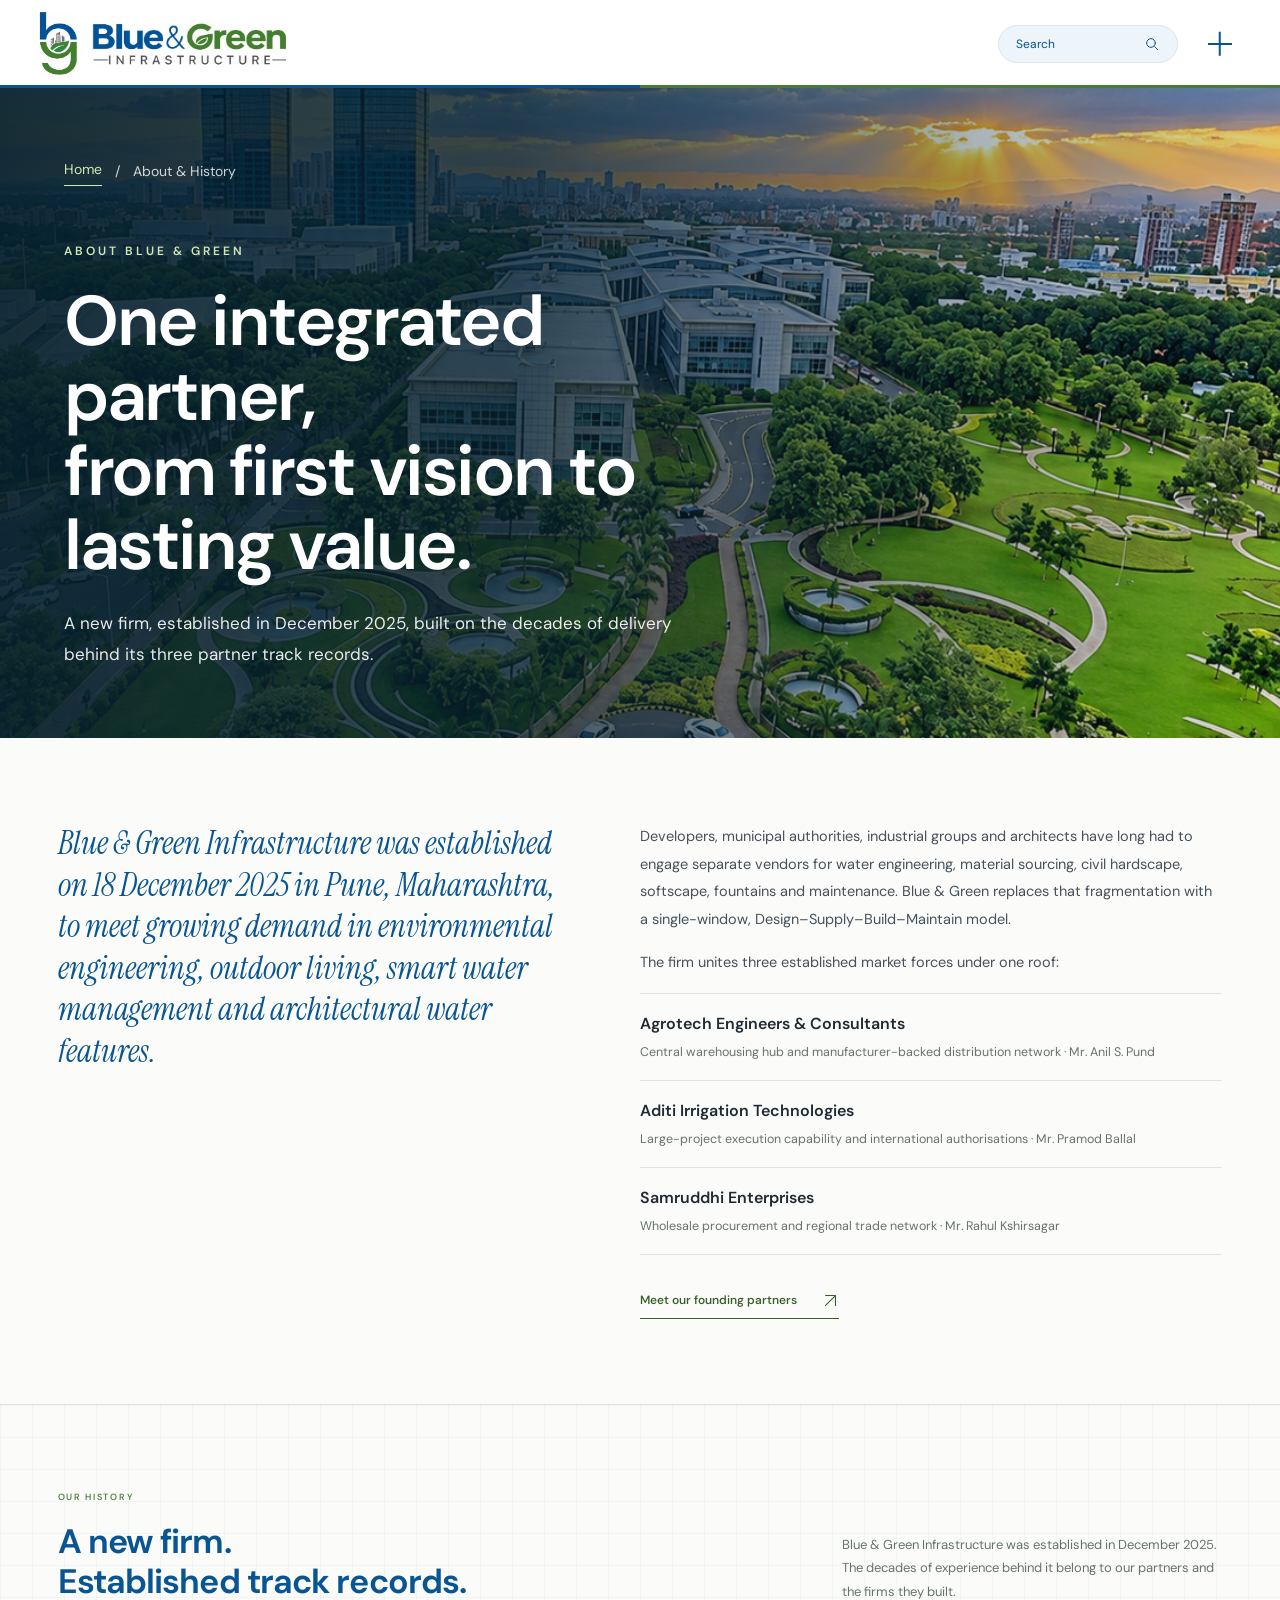
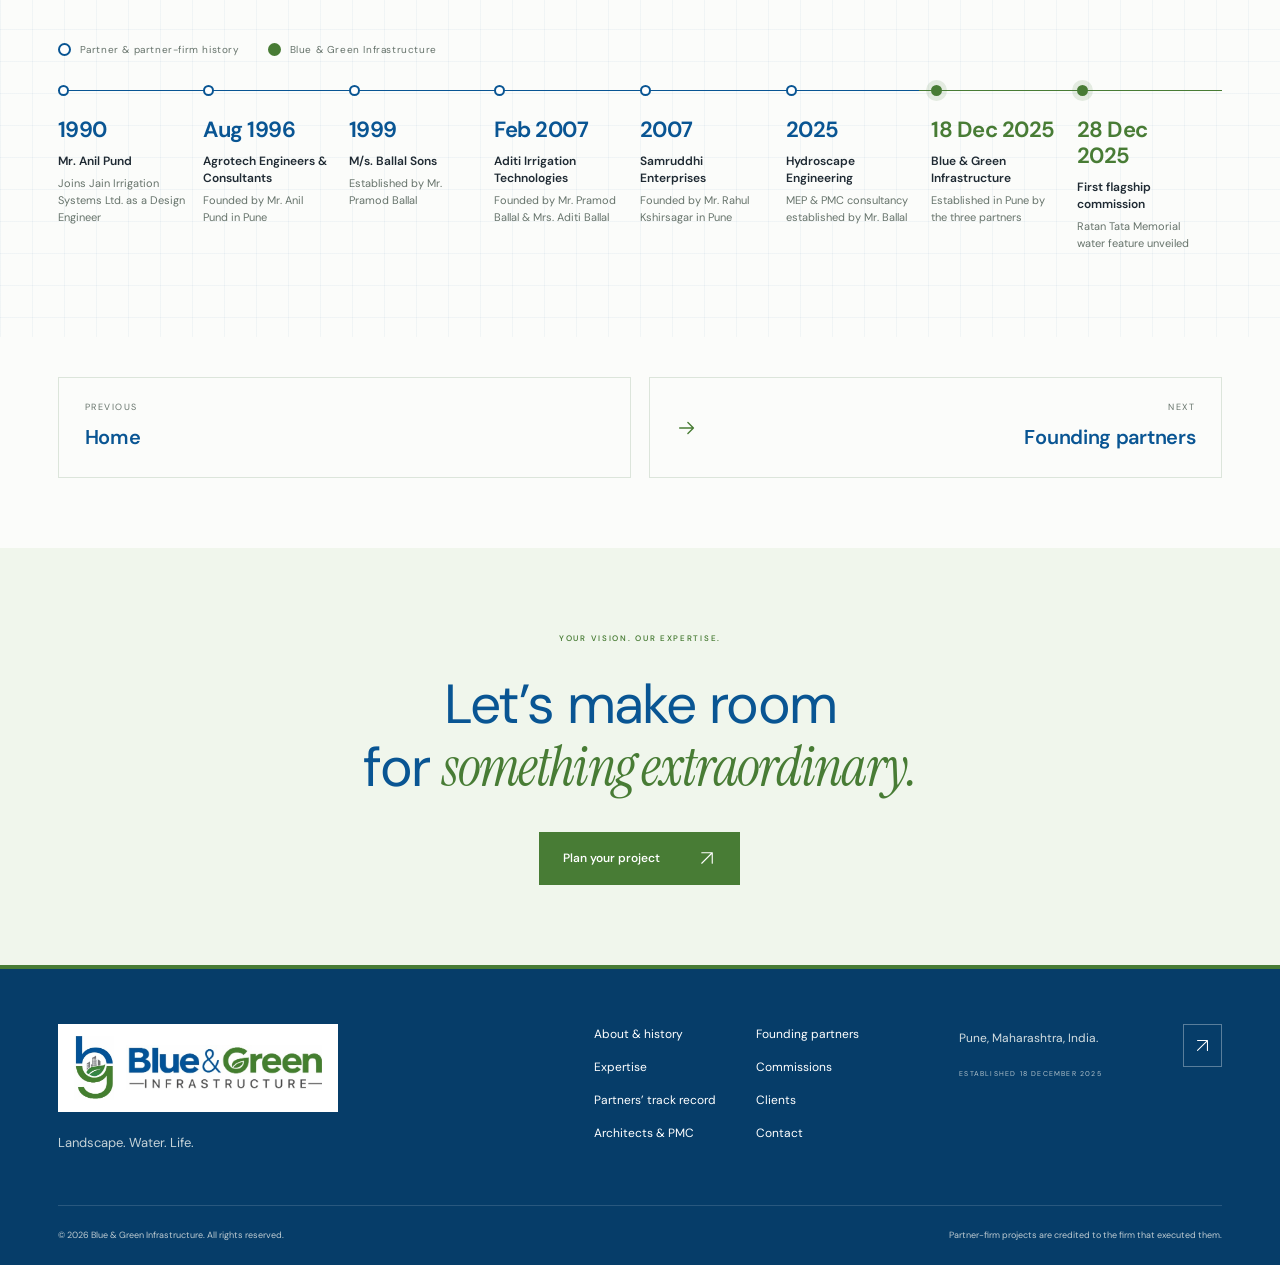
==== commit 6921c547: "Initial commit" ====
--- a/about.html
+++ b/about.html
@@ -147,7 +147,56 @@
     </header>
 
     <main id="main">
-      <section class="page-banner" aria-labelledby="page-title">
+
+
+
+<section class="hero-banner">
+
+    <!-- Banner Image -->
+    <img src="assets/Golden Hour City Park Panorama.png"
+         alt="Blue and Green Landscape"
+         class="hero-bg">
+
+    <!-- Overlay -->
+    <div class="hero-overlay"></div>
+
+    <!-- Content -->
+    <div class="hero-content">
+
+        <!-- Breadcrumb -->
+        <div class="hero-breadcrumb">
+            <a href="index.html">Home</a>
+            <span>/</span>
+            <span>About & History</span>
+        </div>
+
+        <!-- Heading Content -->
+        <div class="hero-text">
+
+            <span class="hero-label">ABOUT BLUE & GREEN</span>
+
+            <h1>
+                One integrated<br>
+                partner,<br>
+                from first vision to<br>
+                lasting value.
+            </h1>
+
+            <p>
+                A new firm, established in December 2025, built on the decades
+                of delivery behind its three partner track records.
+            </p>
+
+        </div>
+
+    </div>
+
+</section>
+
+
+
+
+      <!-- <section class="page-banner" aria-labelledby="page-title">
         <div class="page-banner-copy">
           <nav class="breadcrumb" aria-label="Breadcrumb">
             <a href="index.html">Home</a><span aria-hidden="true">/</span
@@ -159,7 +208,7 @@
           </h1>
           <p>
             A new firm, established in December 2025, built on the decades of
-            delivery behind its three partners’ firms.
+            delivery behind its three partner track records.
           </p>
         </div>
         <figure class="page-banner-media">
@@ -174,7 +223,7 @@
             Reliance Corporate Park
           </figcaption>
         </figure>
-      </section>
+      </section> -->
 
       <section class="story section-space" aria-label="Who we are">
         <div class="container story-grid">
--- a/styles.css
+++ b/styles.css
@@ -8037,7 +8037,7 @@
     align-items: center;
     justify-content: center;
     text-align: center;
-    background: #fff;
+    /* background: #fff; */
     border: 1px solid #ededed;
     border-radius: 8px;
     transition: all 0.3s ease;
@@ -8061,7 +8061,7 @@
 .showcase-logo img {
     display: block;
     max-width: 90%;
-    max-height: 65px;
+    max-height: 100px;
     width: auto;
     height: auto;
     object-fit: contain;
@@ -8491,3 +8491,307 @@
     height: 42px;
   }
 }
+
+
+
+
+
+.hero-banner {
+    position: relative;
+    width: 100%;
+    min-height: 650px;
+    display: flex;
+    align-items: center;
+    overflow: hidden;
+}
+
+/* Banner Image */
+.hero-bg {
+    position: absolute;
+    inset: 0;
+    width: 100%;
+    height: 100%;
+    object-fit: cover;
+    object-position: center;
+}
+
+/* Image Overlay */
+.hero-overlay {
+    position: absolute;
+    inset: 0;
+    z-index: 1;
+
+    background: linear-gradient(
+        90deg,
+        rgba(5, 32, 45, 0.92) 0%,
+        rgba(5, 32, 45, 0.78) 40%,
+        rgba(5, 32, 45, 0.35) 75%,
+        rgba(5, 32, 45, 0.10) 100%
+    );
+}
+
+/* Content */
+.hero-content {
+    position: relative;
+    z-index: 2;
+    width: 100%;
+    padding: 25px 5%;
+}
+
+/* Breadcrumb */
+.hero-breadcrumb {
+    display: flex;
+    align-items: center;
+    gap: 13px;
+    margin-bottom: 55px;
+
+    font-size: 14px;
+    color: rgba(255,255,255,0.8);
+}
+
+.hero-breadcrumb a {
+    color: #d1e8b5;
+    text-decoration: none;
+    border-bottom: 1px solid #d1e8b5;
+    padding-bottom: 4px;
+}
+
+.hero-breadcrumb span {
+    color: rgba(255,255,255,0.8);
+}
+
+/* Main Text */
+.hero-text {
+    max-width: 850px;
+}
+
+.hero-label {
+    display: block;
+    font-size: 12px;
+    font-weight: 600;
+    letter-spacing: 3px;
+    color: #d1e8b5;
+    margin-bottom: 22px;
+}
+
+.hero-text h1 {
+    font-family: 'DM Sans', sans-serif;
+    font-size: clamp(45px, 5.5vw, 76px);
+    font-weight: 600;
+    line-height: 1.06;
+    letter-spacing: -2.5px;
+    color: #ffffff;
+    margin-bottom: 25px;
+}
+
+.hero-text p {
+    max-width: 620px;
+    font-family: 'DM Sans', sans-serif;
+    font-size: 17px;
+    line-height: 1.8;
+    font-weight: 400;
+    color: rgba(255,255,255,0.9);
+}
+
+/* Tablet */
+@media (max-width: 991px) {
+
+    .hero-banner {
+        min-height: 600px;
+    }
+
+    .hero-content {
+        padding: 25px 4%;
+    }
+
+    .hero-breadcrumb {
+        margin-bottom: 45px;
+    }
+
+    .hero-text h1 {
+        font-size: 58px;
+    }
+
+    .hero-bg {
+        object-position: 60% center;
+    }
+}
+
+/* Mobile */
+@media (max-width: 576px) {
+
+    .hero-banner {
+        min-height: 600px;
+    }
+
+    .hero-content {
+        padding: 25px 22px;
+    }
+
+    .hero-breadcrumb {
+        font-size: 12px;
+        margin-bottom: 45px;
+        gap: 10px;
+    }
+
+    .hero-label {
+        font-size: 10px;
+        letter-spacing: 2px;
+        margin-bottom: 18px;
+    }
+
+    .hero-text h1 {
+        font-size: clamp(37px, 9vw, 48px);
+        line-height: 1.12;
+        letter-spacing: -1.5px;
+        margin-bottom: 20px;
+    }
+
+    .hero-text p {
+        font-size: 14px;
+        line-height: 1.7;
+    }
+
+    .hero-bg {
+        object-position: 62% center;
+    }
+
+    .hero-overlay {
+        background: rgba(5, 32, 45, 0.78);
+    }
+}
+
+/* Small Mobile */
+@media (max-width: 375px) {
+
+    .hero-banner {
+        min-height: 570px;
+    }
+
+    .hero-text h1 {
+        font-size: 36px;
+    }
+}
+
+
+
+
+
+
+
+
+.memorial-slider {
+    width: 100%;
+    position: relative;
+    overflow: hidden;
+}
+
+.memorial-slider .swiper-slide {
+    height: auto;
+}
+
+.memorial-slider .drawing {
+    margin: 0;
+    width: 100%;
+}
+
+.memorial-architecture-image {
+    width: 100%;
+    height: 500px;
+    overflow: hidden;
+    background: #f5f5f5;
+    border-radius: 8px;
+}
+
+.memorial-architecture-image img,
+.memorial-architecture-image video {
+    width: 100%;
+    height: 100%;
+    display: block;
+    object-fit: contain;
+}
+
+.memorial-slider .drawing figcaption {
+    display: flex;
+    justify-content: space-between;
+    align-items: center;
+    gap: 15px;
+    padding: 15px 5px;
+    font-size: 14px;
+    flex-wrap: wrap;
+}
+
+/* Navigation Buttons */
+.memorial-slider-prev,
+.memorial-slider-next {
+    position: absolute;
+    top: 45%;
+    transform: translateY(-50%);
+    z-index: 10;
+    width: 42px;
+    height: 42px;
+    border-radius: 50%;
+    background: #fff;
+    color: #222;
+    display: flex;
+    justify-content: center;
+    align-items: center;
+    cursor: pointer;
+    box-shadow: 0 3px 12px rgba(0, 0, 0, 0.15);
+    transition: 0.3s ease;
+}
+
+.memorial-slider-prev {
+    left: 15px;
+}
+
+.memorial-slider-next {
+    right: 15px;
+}
+
+.memorial-slider-prev:hover,
+.memorial-slider-next:hover {
+    background: #222;
+    color: #fff;
+}
+
+.memorial-slider-prev i,
+.memorial-slider-next i {
+    font-size: 20px;
+}
+
+/* Tablet */
+@media (max-width: 991px) {
+    .memorial-architecture-image {
+        height: 400px;
+    }
+}
+
+/* Mobile */
+@media (max-width: 576px) {
+    .memorial-architecture-image {
+        height: 280px;
+    }
+
+    .memorial-slider .drawing figcaption {
+        font-size: 12px;
+        gap: 5px;
+    }
+
+    .memorial-slider-prev,
+    .memorial-slider-next {
+        width: 34px;
+        height: 34px;
+    }
+
+    .memorial-slider-prev {
+        left: 8px;
+    }
+
+    .memorial-slider-next {
+        right: 8px;
+    }
+}
+
+
+
